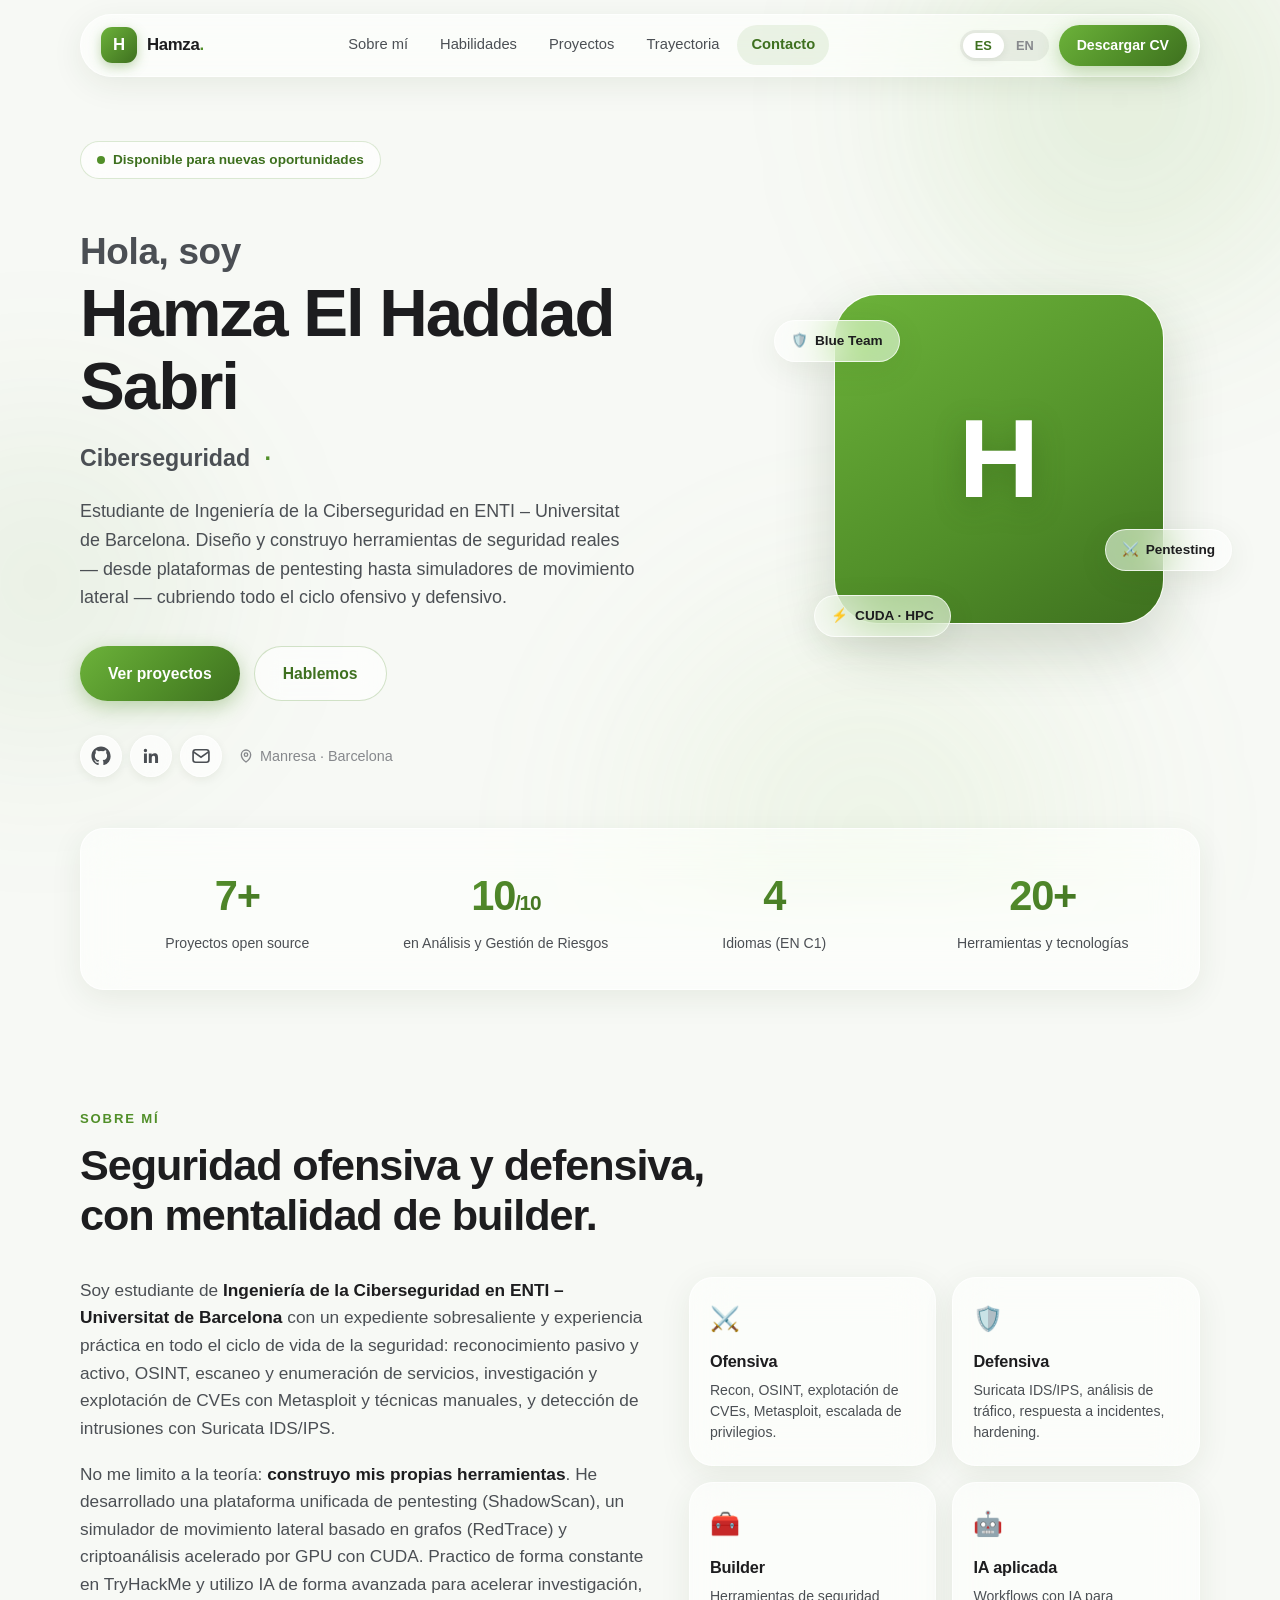
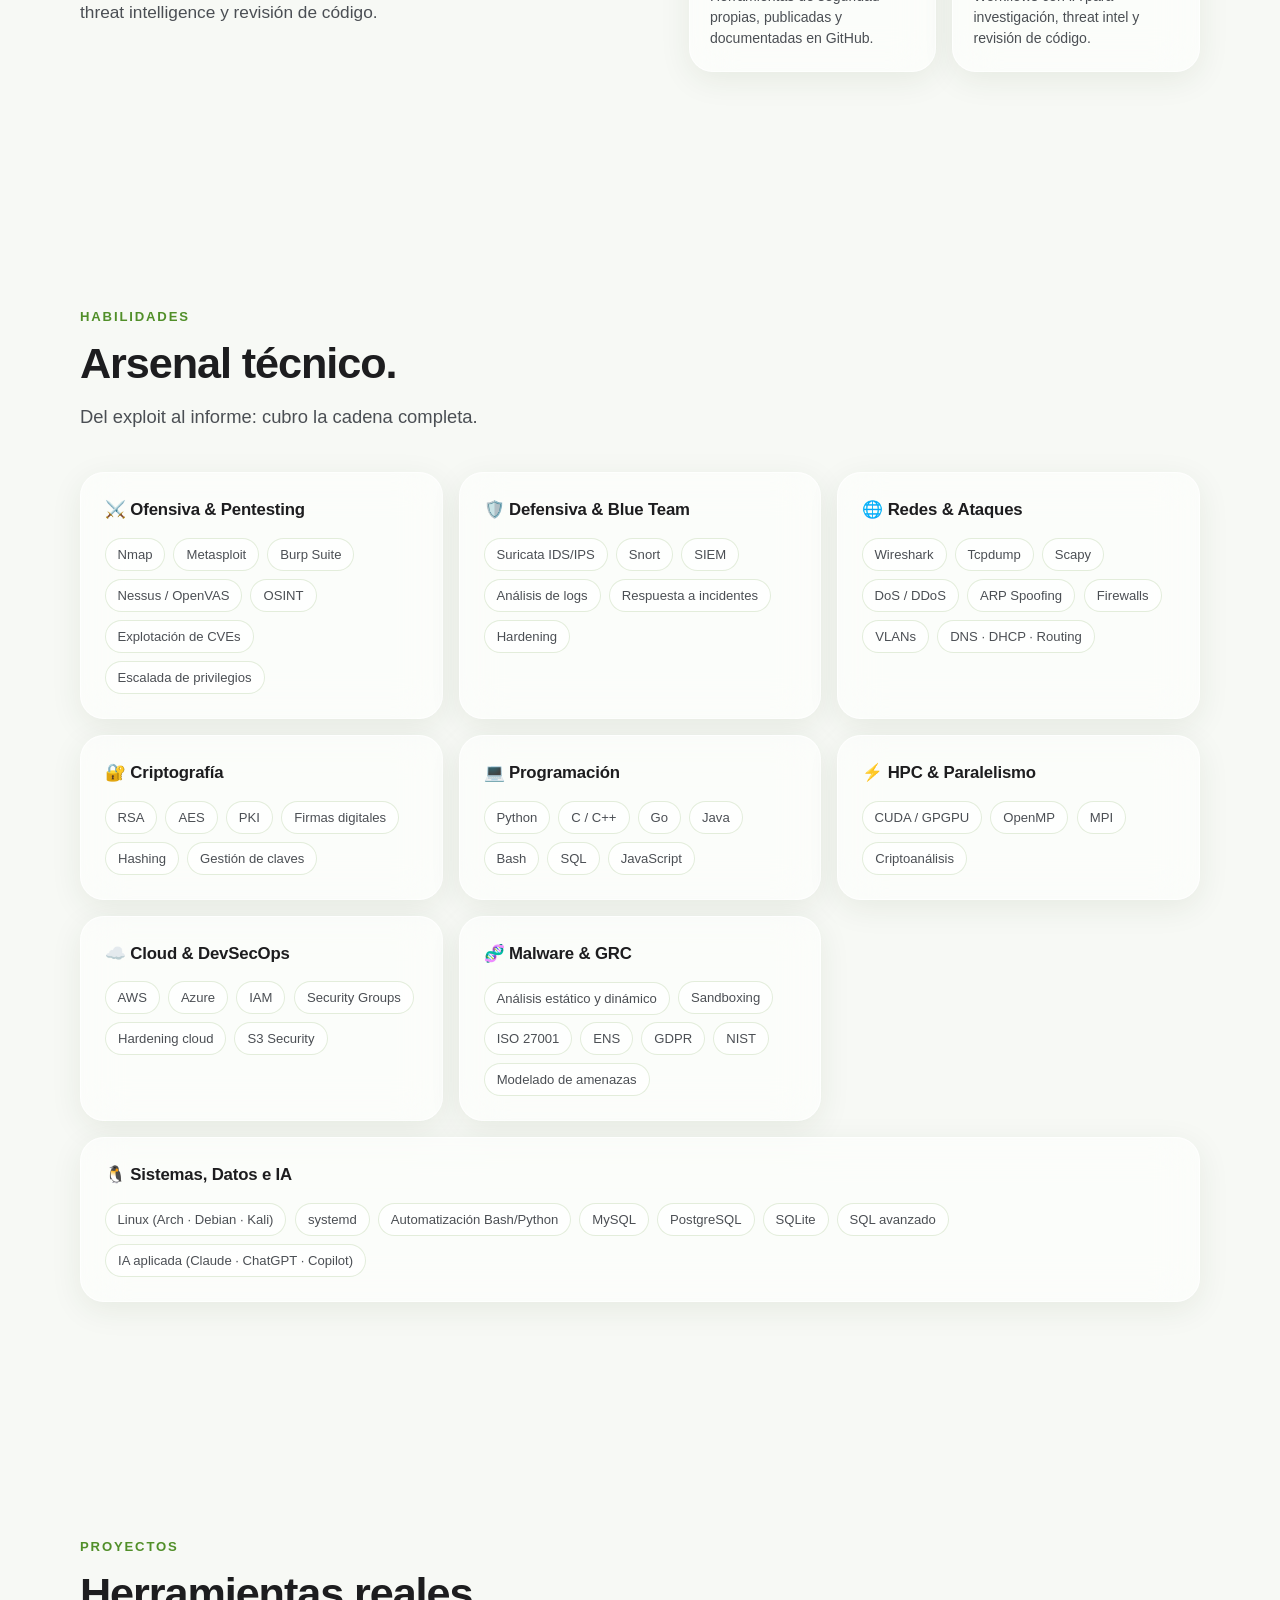
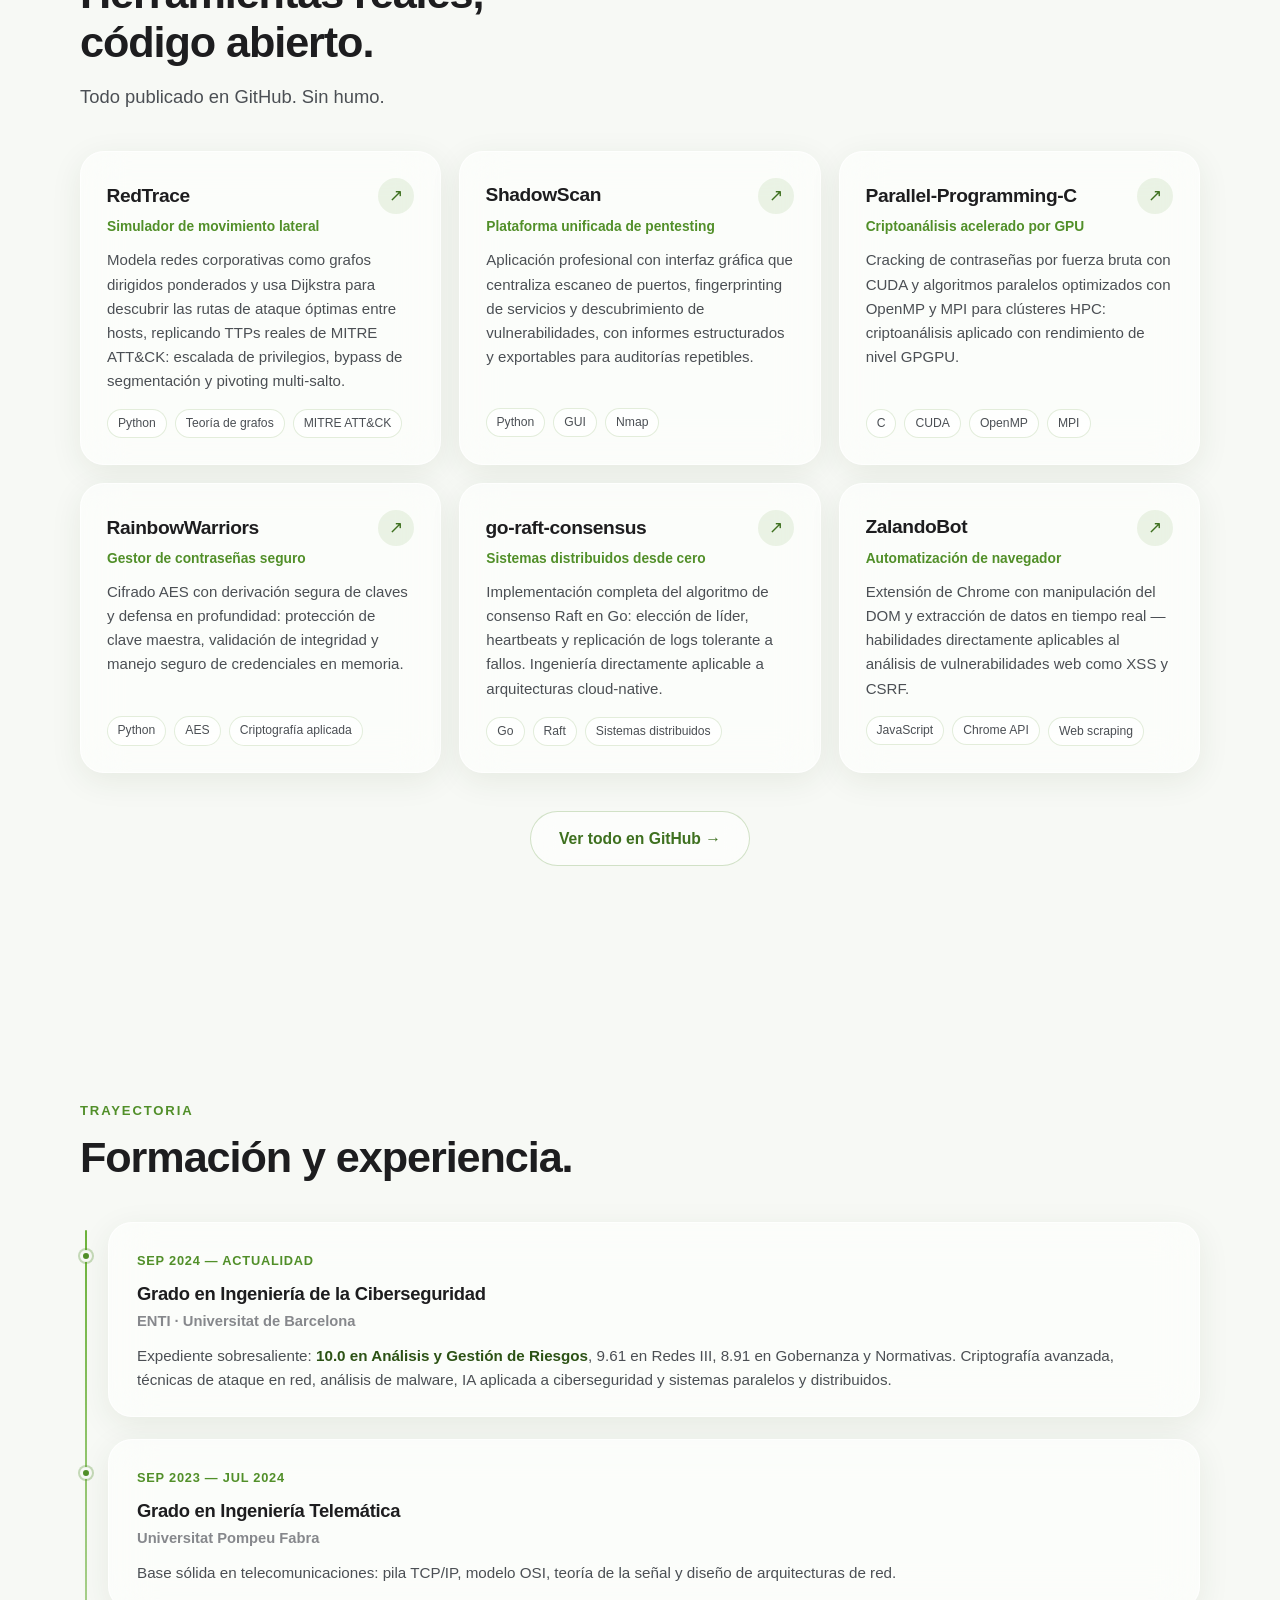
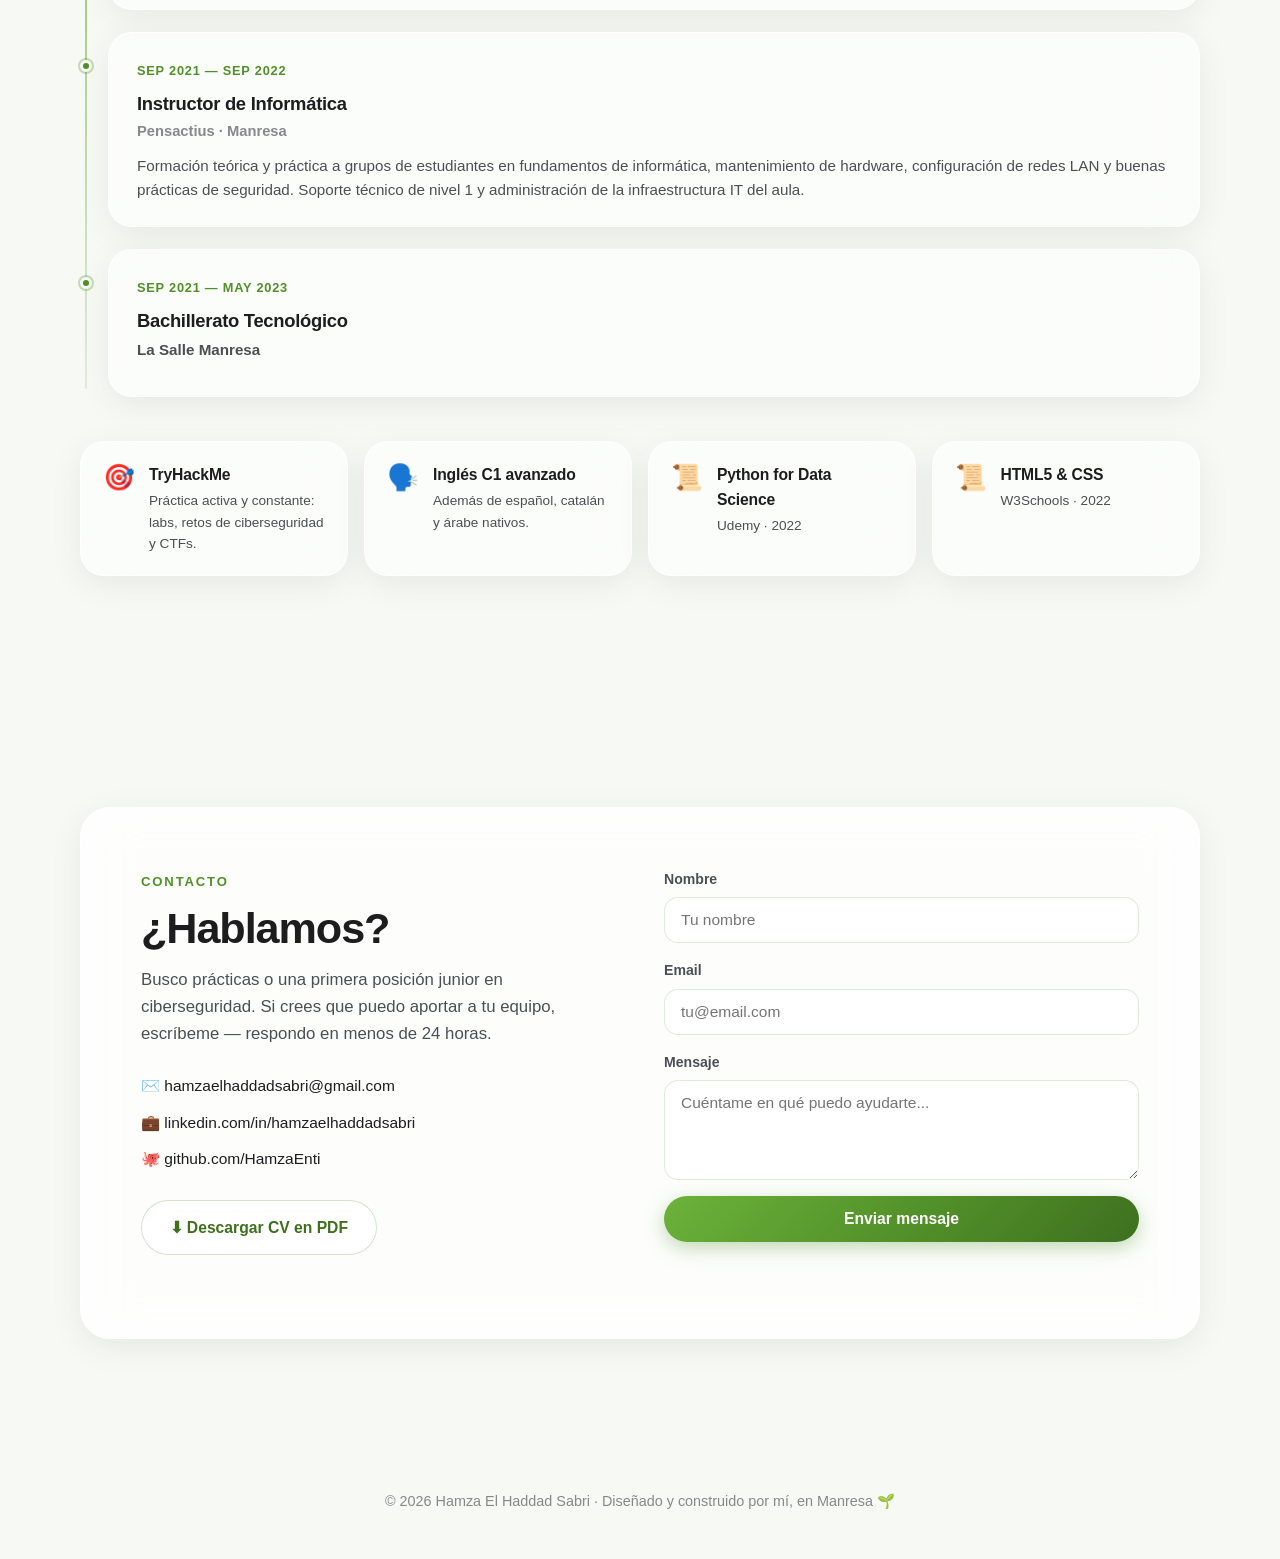
==== index.html @ 239658a2 "Portfolio inicial: web bilingue ES/EN estilo Apple glass Co-Authored-By: Claude Fable 5 <noreply@ant" ====
<!DOCTYPE html>
<html lang="es">
<head>
  <meta charset="UTF-8">
  <meta name="viewport" content="width=device-width, initial-scale=1.0">
  <title>Hamza El Haddad Sabri — Ciberseguridad | Pentesting · Blue Team · Malware</title>
  <meta name="description" content="Portafolio de Hamza El Haddad Sabri, ingeniero de ciberseguridad en formación: pentesting, seguridad defensiva, análisis de malware, criptografía y HPC. Creador de ShadowScan y RedTrace.">
  <meta name="author" content="Hamza El Haddad Sabri">
  <meta name="theme-color" content="#518F29">

  <!-- Open Graph -->
  <meta property="og:type" content="website">
  <meta property="og:title" content="Hamza El Haddad Sabri — Ciberseguridad">
  <meta property="og:description" content="Pentesting · Seguridad de Redes · Análisis de Malware · Seguridad Defensiva · HPC. Creador de ShadowScan y RedTrace.">
  <meta property="og:locale" content="es_ES">
  <meta property="og:locale:alternate" content="en_US">

  <link rel="icon" href="data:image/svg+xml,%3Csvg xmlns='http://www.w3.org/2000/svg' viewBox='0 0 64 64'%3E%3Crect width='64' height='64' rx='16' fill='%23518F29'/%3E%3Ctext x='32' y='43' font-family='-apple-system,Segoe UI,sans-serif' font-size='32' font-weight='700' fill='white' text-anchor='middle'%3EH%3C/text%3E%3C/svg%3E">
  <link rel="stylesheet" href="styles.css">

  <!-- JSON-LD: ayuda a Google a entender quién eres -->
  <script type="application/ld+json">
  {
    "@context": "https://schema.org",
    "@type": "Person",
    "name": "Hamza El Haddad Sabri",
    "jobTitle": "Cybersecurity Engineering Student",
    "email": "mailto:hamzaelhaddadsabri@gmail.com",
    "address": { "@type": "PostalAddress", "addressLocality": "Manresa", "addressRegion": "Barcelona", "addressCountry": "ES" },
    "alumniOf": [
      { "@type": "CollegeOrUniversity", "name": "ENTI - Universitat de Barcelona" },
      { "@type": "CollegeOrUniversity", "name": "Universitat Pompeu Fabra" }
    ],
    "knowsAbout": ["Cybersecurity", "Penetration Testing", "Network Security", "Malware Analysis", "Cryptography", "HPC", "Suricata", "Metasploit", "Wireshark", "Nmap"],
    "knowsLanguage": ["es", "ca", "ar", "en"],
    "sameAs": [
      "https://www.linkedin.com/in/hamzaelhaddadsabri",
      "https://github.com/HamzaEnti"
    ]
  }
  </script>
</head>
<body>

  <!-- Fondo decorativo -->
  <div class="bg-orbs" aria-hidden="true">
    <div class="orb orb-1"></div>
    <div class="orb orb-2"></div>
    <div class="orb orb-3"></div>
  </div>

  <!-- ===== NAVBAR ===== -->
  <header class="nav-wrap">
    <nav class="nav glass" aria-label="Principal">
      <a class="nav-logo" href="#inicio" aria-label="Inicio">
        <span class="logo-mark">H</span>
        <span class="logo-name">Hamza<span class="logo-dot">.</span></span>
      </a>

      <ul class="nav-links" id="navLinks">
        <li><a href="#sobre-mi" data-i18n="nav_about">Sobre mí</a></li>
        <li><a href="#habilidades" data-i18n="nav_skills">Habilidades</a></li>
        <li><a href="#proyectos" data-i18n="nav_projects">Proyectos</a></li>
        <li><a href="#trayectoria" data-i18n="nav_journey">Trayectoria</a></li>
        <li><a href="#contacto" data-i18n="nav_contact">Contacto</a></li>
      </ul>

      <div class="nav-actions">
        <div class="lang-toggle" role="group" aria-label="Idioma">
          <button id="langEs" class="lang-btn active" type="button">ES</button>
          <button id="langEn" class="lang-btn" type="button">EN</button>
        </div>
        <a class="btn btn-primary btn-sm nav-cv" href="assets/CV_Hamza_El_Haddad_Sabri.pdf" download data-i18n="nav_cv">Descargar CV</a>
        <button class="menu-btn" id="menuBtn" type="button" aria-label="Menú" aria-expanded="false">
          <span></span><span></span>
        </button>
      </div>
    </nav>
  </header>

  <main id="inicio">

    <!-- ===== HERO ===== -->
    <section class="hero container">
      <div class="hero-text">
        <span class="badge reveal">
          <span class="badge-dot"></span>
          <span data-i18n="hero_badge">Disponible para nuevas oportunidades</span>
        </span>
        <h1 class="reveal">
          <span class="hero-hello" data-i18n="hero_hello">Hola, soy</span><br>
          Hamza El Haddad Sabri
        </h1>
        <p class="hero-role reveal">
          <span data-i18n="hero_role_prefix">Ciberseguridad</span>
          <span class="divider">·</span>
          <span class="rotator" id="roleRotator">Pentesting</span>
        </p>
        <p class="hero-lead reveal" data-i18n="hero_lead">
          Estudiante de Ingeniería de la Ciberseguridad en ENTI – Universitat de Barcelona.
          Diseño y construyo herramientas de seguridad reales — desde plataformas de pentesting
          hasta simuladores de movimiento lateral — cubriendo todo el ciclo ofensivo y defensivo.
        </p>
        <div class="hero-cta reveal">
          <a class="btn btn-primary" href="#proyectos" data-i18n="hero_cta1">Ver proyectos</a>
          <a class="btn btn-ghost" href="#contacto" data-i18n="hero_cta2">Hablemos</a>
        </div>
        <div class="hero-social reveal">
          <a href="https://github.com/HamzaEnti" target="_blank" rel="noopener" aria-label="GitHub">
            <svg viewBox="0 0 24 24" width="20" height="20" fill="currentColor"><path d="M12 .5C5.65.5.5 5.65.5 12c0 5.08 3.29 9.39 7.86 10.91.58.11.79-.25.79-.55v-2.17c-3.2.7-3.87-1.36-3.87-1.36-.52-1.33-1.28-1.68-1.28-1.68-1.04-.71.08-.7.08-.7 1.15.08 1.76 1.18 1.76 1.18 1.03 1.76 2.69 1.25 3.34.96.1-.74.4-1.25.73-1.54-2.55-.29-5.23-1.28-5.23-5.68 0-1.26.45-2.28 1.18-3.09-.12-.29-.51-1.46.11-3.04 0 0 .96-.31 3.15 1.18a10.9 10.9 0 0 1 5.74 0c2.19-1.49 3.15-1.18 3.15-1.18.62 1.58.23 2.75.11 3.04.73.81 1.18 1.83 1.18 3.09 0 4.41-2.69 5.38-5.25 5.67.41.36.78 1.06.78 2.14v3.17c0 .31.21.67.8.55A10.52 10.52 0 0 0 23.5 12C23.5 5.65 18.35.5 12 .5Z"/></svg>
          </a>
          <a href="https://www.linkedin.com/in/hamzaelhaddadsabri" target="_blank" rel="noopener" aria-label="LinkedIn">
            <svg viewBox="0 0 24 24" width="20" height="20" fill="currentColor"><path d="M20.45 20.45h-3.55v-5.57c0-1.33-.03-3.04-1.85-3.04-1.85 0-2.14 1.45-2.14 2.94v5.67H9.36V9h3.41v1.56h.05c.48-.9 1.64-1.85 3.37-1.85 3.6 0 4.27 2.37 4.27 5.46v6.28ZM5.34 7.43a2.06 2.06 0 1 1 0-4.12 2.06 2.06 0 0 1 0 4.12ZM7.12 20.45H3.56V9h3.56v11.45Z"/></svg>
          </a>
          <a href="mailto:hamzaelhaddadsabri@gmail.com" aria-label="Email">
            <svg viewBox="0 0 24 24" width="20" height="20" fill="none" stroke="currentColor" stroke-width="2"><rect x="2.5" y="4.5" width="19" height="15" rx="3"/><path d="m3 7 9 6.5L21 7"/></svg>
          </a>
          <span class="hero-location">
            <svg viewBox="0 0 24 24" width="16" height="16" fill="none" stroke="currentColor" stroke-width="2"><path d="M12 21s7-5.1 7-11a7 7 0 1 0-14 0c0 5.9 7 11 7 11Z"/><circle cx="12" cy="10" r="2.6"/></svg>
            Manresa · Barcelona
          </span>
        </div>
      </div>

      <div class="hero-visual reveal">
        <div class="hero-photo" id="heroPhoto">
          <img src="assets/foto.jpg" alt="Hamza El Haddad Sabri" onerror="this.parentElement.classList.add('no-photo'); this.remove();">
          <span class="photo-fallback" aria-hidden="true">H</span>
        </div>
        <div class="float-chip glass chip-a"><span>🛡️</span> <span data-i18n="chip_blue">Blue Team</span></div>
        <div class="float-chip glass chip-b"><span>⚔️</span> <span data-i18n="chip_red">Pentesting</span></div>
        <div class="float-chip glass chip-c"><span>⚡</span> CUDA · HPC</div>
      </div>
    </section>

    <!-- ===== STATS ===== -->
    <section class="container">
      <div class="stats glass reveal">
        <div class="stat">
          <span class="stat-num">7+</span>
          <span class="stat-label" data-i18n="stat1">Proyectos open source</span>
        </div>
        <div class="stat">
          <span class="stat-num">10<span class="stat-sub">/10</span></span>
          <span class="stat-label" data-i18n="stat2">en Análisis y Gestión de Riesgos</span>
        </div>
        <div class="stat">
          <span class="stat-num">4</span>
          <span class="stat-label" data-i18n="stat3">Idiomas (EN C1)</span>
        </div>
        <div class="stat">
          <span class="stat-num">20+</span>
          <span class="stat-label" data-i18n="stat4">Herramientas y tecnologías</span>
        </div>
      </div>
    </section>

    <!-- ===== SOBRE MÍ ===== -->
    <section id="sobre-mi" class="container section">
      <p class="eyebrow reveal" data-i18n="about_eyebrow">Sobre mí</p>
      <h2 class="reveal" data-i18n="about_title">Seguridad ofensiva y defensiva,<br>con mentalidad de builder.</h2>
      <div class="about-grid">
        <div class="about-text reveal">
          <p data-i18n="about_p1">
            Soy estudiante de <strong>Ingeniería de la Ciberseguridad en ENTI – Universitat de Barcelona</strong>
            con un expediente sobresaliente y experiencia práctica en todo el ciclo de vida de la seguridad:
            reconocimiento pasivo y activo, OSINT, escaneo y enumeración de servicios, investigación y explotación
            de CVEs con Metasploit y técnicas manuales, y detección de intrusiones con Suricata IDS/IPS.
          </p>
          <p data-i18n="about_p2">
            No me limito a la teoría: <strong>construyo mis propias herramientas</strong>. He desarrollado una
            plataforma unificada de pentesting (ShadowScan), un simulador de movimiento lateral basado en grafos
            (RedTrace) y criptoanálisis acelerado por GPU con CUDA. Practico de forma constante en TryHackMe y
            utilizo IA de forma avanzada para acelerar investigación, threat intelligence y revisión de código.
          </p>
        </div>
        <div class="about-cards">
          <div class="mini-card glass reveal">
            <span class="mini-icon">⚔️</span>
            <h3 data-i18n="ac1_t">Ofensiva</h3>
            <p data-i18n="ac1_d">Recon, OSINT, explotación de CVEs, Metasploit, escalada de privilegios.</p>
          </div>
          <div class="mini-card glass reveal">
            <span class="mini-icon">🛡️</span>
            <h3 data-i18n="ac2_t">Defensiva</h3>
            <p data-i18n="ac2_d">Suricata IDS/IPS, análisis de tráfico, respuesta a incidentes, hardening.</p>
          </div>
          <div class="mini-card glass reveal">
            <span class="mini-icon">🧰</span>
            <h3 data-i18n="ac3_t">Builder</h3>
            <p data-i18n="ac3_d">Herramientas de seguridad propias, publicadas y documentadas en GitHub.</p>
          </div>
          <div class="mini-card glass reveal">
            <span class="mini-icon">🤖</span>
            <h3 data-i18n="ac4_t">IA aplicada</h3>
            <p data-i18n="ac4_d">Workflows con IA para investigación, threat intel y revisión de código.</p>
          </div>
        </div>
      </div>
    </section>

    <!-- ===== HABILIDADES ===== -->
    <section id="habilidades" class="container section">
      <p class="eyebrow reveal" data-i18n="skills_eyebrow">Habilidades</p>
      <h2 class="reveal" data-i18n="skills_title">Arsenal técnico.</h2>
      <p class="section-lead reveal" data-i18n="skills_lead">Del exploit al informe: cubro la cadena completa.</p>

      <div class="skills-grid">
        <div class="skill-card glass reveal">
          <h3>⚔️ <span data-i18n="sk1">Ofensiva &amp; Pentesting</span></h3>
          <div class="chips">
            <span>Nmap</span><span>Metasploit</span><span>Burp Suite</span><span>Nessus / OpenVAS</span>
            <span>OSINT</span><span data-i18n="sk1_c1">Explotación de CVEs</span><span data-i18n="sk1_c2">Escalada de privilegios</span>
          </div>
        </div>
        <div class="skill-card glass reveal">
          <h3>🛡️ <span data-i18n="sk2">Defensiva &amp; Blue Team</span></h3>
          <div class="chips">
            <span>Suricata IDS/IPS</span><span>Snort</span><span>SIEM</span>
            <span data-i18n="sk2_c1">Análisis de logs</span><span data-i18n="sk2_c2">Respuesta a incidentes</span><span>Hardening</span>
          </div>
        </div>
        <div class="skill-card glass reveal">
          <h3>🌐 <span data-i18n="sk3">Redes &amp; Ataques</span></h3>
          <div class="chips">
            <span>Wireshark</span><span>Tcpdump</span><span>Scapy</span><span>DoS / DDoS</span>
            <span>ARP Spoofing</span><span>Firewalls</span><span>VLANs</span><span>DNS · DHCP · Routing</span>
          </div>
        </div>
        <div class="skill-card glass reveal">
          <h3>🔐 <span data-i18n="sk4">Criptografía</span></h3>
          <div class="chips">
            <span>RSA</span><span>AES</span><span>PKI</span><span data-i18n="sk4_c1">Firmas digitales</span>
            <span>Hashing</span><span data-i18n="sk4_c2">Gestión de claves</span>
          </div>
        </div>
        <div class="skill-card glass reveal">
          <h3>💻 <span data-i18n="sk5">Programación</span></h3>
          <div class="chips">
            <span>Python</span><span>C / C++</span><span>Go</span><span>Java</span>
            <span>Bash</span><span>SQL</span><span>JavaScript</span>
          </div>
        </div>
        <div class="skill-card glass reveal">
          <h3>⚡ <span data-i18n="sk6">HPC &amp; Paralelismo</span></h3>
          <div class="chips">
            <span>CUDA / GPGPU</span><span>OpenMP</span><span>MPI</span><span data-i18n="sk6_c1">Criptoanálisis</span>
          </div>
        </div>
        <div class="skill-card glass reveal">
          <h3>☁️ <span data-i18n="sk7">Cloud &amp; DevSecOps</span></h3>
          <div class="chips">
            <span>AWS</span><span>Azure</span><span>IAM</span><span>Security Groups</span>
            <span data-i18n="sk7_c1">Hardening cloud</span><span>S3 Security</span>
          </div>
        </div>
        <div class="skill-card glass reveal">
          <h3>🧬 <span data-i18n="sk8">Malware &amp; GRC</span></h3>
          <div class="chips">
            <span data-i18n="sk8_c1">Análisis estático y dinámico</span><span>Sandboxing</span>
            <span>ISO 27001</span><span>ENS</span><span>GDPR</span><span>NIST</span><span data-i18n="sk8_c2">Modelado de amenazas</span>
          </div>
        </div>
        <div class="skill-card glass reveal wide">
          <h3>🐧 <span data-i18n="sk9">Sistemas, Datos e IA</span></h3>
          <div class="chips">
            <span>Linux (Arch · Debian · Kali)</span><span>systemd</span><span data-i18n="sk9_c1">Automatización Bash/Python</span>
            <span>MySQL</span><span>PostgreSQL</span><span>SQLite</span><span data-i18n="sk9_c2">SQL avanzado</span>
            <span data-i18n="sk9_c3">IA aplicada (Claude · ChatGPT · Copilot)</span>
          </div>
        </div>
      </div>
    </section>

    <!-- ===== PROYECTOS ===== -->
    <section id="proyectos" class="container section">
      <p class="eyebrow reveal" data-i18n="proj_eyebrow">Proyectos</p>
      <h2 class="reveal" data-i18n="proj_title">Herramientas reales,<br>código abierto.</h2>
      <p class="section-lead reveal" data-i18n="proj_lead">Todo publicado en GitHub. Sin humo.</p>

      <div class="projects-grid">
        <article class="project glass reveal">
          <div class="project-top">
            <h3>RedTrace</h3>
            <a class="project-link" href="https://github.com/HamzaEnti/RedTrace" target="_blank" rel="noopener" aria-label="RedTrace en GitHub">↗</a>
          </div>
          <p class="project-sub" data-i18n="pr1_s">Simulador de movimiento lateral</p>
          <p data-i18n="pr1_d">Modela redes corporativas como grafos dirigidos ponderados y usa Dijkstra para descubrir las rutas de ataque óptimas entre hosts, replicando TTPs reales de MITRE ATT&amp;CK: escalada de privilegios, bypass de segmentación y pivoting multi-salto.</p>
          <div class="chips chips-sm"><span>Python</span><span data-i18n="pr1_c1">Teoría de grafos</span><span>MITRE ATT&amp;CK</span></div>
        </article>

        <article class="project glass reveal">
          <div class="project-top">
            <h3>ShadowScan</h3>
            <a class="project-link" href="https://github.com/HamzaEnti/ShadowScan" target="_blank" rel="noopener" aria-label="ShadowScan en GitHub">↗</a>
          </div>
          <p class="project-sub" data-i18n="pr2_s">Plataforma unificada de pentesting</p>
          <p data-i18n="pr2_d">Aplicación profesional con interfaz gráfica que centraliza escaneo de puertos, fingerprinting de servicios y descubrimiento de vulnerabilidades, con informes estructurados y exportables para auditorías repetibles.</p>
          <div class="chips chips-sm"><span>Python</span><span>GUI</span><span>Nmap</span></div>
        </article>

        <article class="project glass reveal">
          <div class="project-top">
            <h3>Parallel-Programming-C</h3>
            <a class="project-link" href="https://github.com/HamzaEnti/Parallel-Programming-C" target="_blank" rel="noopener" aria-label="Parallel Programming C en GitHub">↗</a>
          </div>
          <p class="project-sub" data-i18n="pr3_s">Criptoanálisis acelerado por GPU</p>
          <p data-i18n="pr3_d">Cracking de contraseñas por fuerza bruta con CUDA y algoritmos paralelos optimizados con OpenMP y MPI para clústeres HPC: criptoanálisis aplicado con rendimiento de nivel GPGPU.</p>
          <div class="chips chips-sm"><span>C</span><span>CUDA</span><span>OpenMP</span><span>MPI</span></div>
        </article>

        <article class="project glass reveal">
          <div class="project-top">
            <h3>RainbowWarriors</h3>
            <a class="project-link" href="https://github.com/HamzaEnti/RainbowWarriors" target="_blank" rel="noopener" aria-label="RainbowWarriors en GitHub">↗</a>
          </div>
          <p class="project-sub" data-i18n="pr4_s">Gestor de contraseñas seguro</p>
          <p data-i18n="pr4_d">Cifrado AES con derivación segura de claves y defensa en profundidad: protección de clave maestra, validación de integridad y manejo seguro de credenciales en memoria.</p>
          <div class="chips chips-sm"><span>Python</span><span>AES</span><span data-i18n="pr4_c1">Criptografía aplicada</span></div>
        </article>

        <article class="project glass reveal">
          <div class="project-top">
            <h3>go-raft-consensus</h3>
            <a class="project-link" href="https://github.com/HamzaEnti/go-raft-consensus" target="_blank" rel="noopener" aria-label="go-raft-consensus en GitHub">↗</a>
          </div>
          <p class="project-sub" data-i18n="pr5_s">Sistemas distribuidos desde cero</p>
          <p data-i18n="pr5_d">Implementación completa del algoritmo de consenso Raft en Go: elección de líder, heartbeats y replicación de logs tolerante a fallos. Ingeniería directamente aplicable a arquitecturas cloud-native.</p>
          <div class="chips chips-sm"><span>Go</span><span>Raft</span><span data-i18n="pr5_c1">Sistemas distribuidos</span></div>
        </article>

        <article class="project glass reveal">
          <div class="project-top">
            <h3>ZalandoBot</h3>
            <a class="project-link" href="https://github.com/HamzaEnti/ZalandoBot" target="_blank" rel="noopener" aria-label="ZalandoBot en GitHub">↗</a>
          </div>
          <p class="project-sub" data-i18n="pr6_s">Automatización de navegador</p>
          <p data-i18n="pr6_d">Extensión de Chrome con manipulación del DOM y extracción de datos en tiempo real — habilidades directamente aplicables al análisis de vulnerabilidades web como XSS y CSRF.</p>
          <div class="chips chips-sm"><span>JavaScript</span><span>Chrome API</span><span data-i18n="pr6_c1">Web scraping</span></div>
        </article>
      </div>

      <div class="more-projects reveal">
        <a class="btn btn-ghost" href="https://github.com/HamzaEnti" target="_blank" rel="noopener" data-i18n="proj_more">Ver todo en GitHub →</a>
      </div>
    </section>

    <!-- ===== TRAYECTORIA ===== -->
    <section id="trayectoria" class="container section">
      <p class="eyebrow reveal" data-i18n="tl_eyebrow">Trayectoria</p>
      <h2 class="reveal" data-i18n="tl_title">Formación y experiencia.</h2>

      <div class="timeline">
        <div class="tl-item reveal">
          <div class="tl-dot"></div>
          <div class="tl-card glass">
            <span class="tl-date">Sep 2024 — <span data-i18n="tl_now">Actualidad</span></span>
            <h3 data-i18n="tl1_t">Grado en Ingeniería de la Ciberseguridad</h3>
            <p class="tl-org">ENTI · Universitat de Barcelona</p>
            <p data-i18n="tl1_d">Expediente sobresaliente: <strong>10.0 en Análisis y Gestión de Riesgos</strong>, 9.61 en Redes III, 8.91 en Gobernanza y Normativas. Criptografía avanzada, técnicas de ataque en red, análisis de malware, IA aplicada a ciberseguridad y sistemas paralelos y distribuidos.</p>
          </div>
        </div>
        <div class="tl-item reveal">
          <div class="tl-dot"></div>
          <div class="tl-card glass">
            <span class="tl-date">Sep 2023 — Jul 2024</span>
            <h3 data-i18n="tl2_t">Grado en Ingeniería Telemática</h3>
            <p class="tl-org">Universitat Pompeu Fabra</p>
            <p data-i18n="tl2_d">Base sólida en telecomunicaciones: pila TCP/IP, modelo OSI, teoría de la señal y diseño de arquitecturas de red.</p>
          </div>
        </div>
        <div class="tl-item reveal">
          <div class="tl-dot"></div>
          <div class="tl-card glass">
            <span class="tl-date">Sep 2021 — Sep 2022</span>
            <h3 data-i18n="tl3_t">Instructor de Informática</h3>
            <p class="tl-org">Pensactius · Manresa</p>
            <p data-i18n="tl3_d">Formación teórica y práctica a grupos de estudiantes en fundamentos de informática, mantenimiento de hardware, configuración de redes LAN y buenas prácticas de seguridad. Soporte técnico de nivel 1 y administración de la infraestructura IT del aula.</p>
          </div>
        </div>
        <div class="tl-item reveal">
          <div class="tl-dot"></div>
          <div class="tl-card glass">
            <span class="tl-date">Sep 2021 — May 2023</span>
            <h3 data-i18n="tl4_t">Bachillerato Tecnológico</h3>
            <p class="tl-org">La Salle Manresa</p>
          </div>
        </div>
      </div>

      <!-- Certificaciones / plataformas -->
      <div class="certs">
        <div class="cert glass reveal">
          <span class="cert-icon">🎯</span>
          <div>
            <h3>TryHackMe</h3>
            <p data-i18n="cert1">Práctica activa y constante: labs, retos de ciberseguridad y CTFs.</p>
          </div>
        </div>
        <div class="cert glass reveal">
          <span class="cert-icon">🗣️</span>
          <div>
            <h3 data-i18n="cert2_t">Inglés C1 avanzado</h3>
            <p data-i18n="cert2">Además de español, catalán y árabe nativos.</p>
          </div>
        </div>
        <div class="cert glass reveal">
          <span class="cert-icon">📜</span>
          <div>
            <h3>Python for Data Science</h3>
            <p data-i18n="cert3">Udemy · 2022</p>
          </div>
        </div>
        <div class="cert glass reveal">
          <span class="cert-icon">📜</span>
          <div>
            <h3>HTML5 &amp; CSS</h3>
            <p data-i18n="cert4">W3Schools · 2022</p>
          </div>
        </div>
      </div>
    </section>

    <!-- ===== CONTACTO ===== -->
    <section id="contacto" class="container section">
      <div class="contact glass-strong reveal">
        <div class="contact-info">
          <p class="eyebrow" data-i18n="ct_eyebrow">Contacto</p>
          <h2 data-i18n="ct_title">¿Hablamos?</h2>
          <p data-i18n="ct_lead">Busco prácticas o una primera posición junior en ciberseguridad. Si crees que puedo aportar a tu equipo, escríbeme — respondo en menos de 24 horas.</p>
          <div class="contact-links">
            <a href="mailto:hamzaelhaddadsabri@gmail.com">✉️ hamzaelhaddadsabri@gmail.com</a>
            <a href="https://www.linkedin.com/in/hamzaelhaddadsabri" target="_blank" rel="noopener">💼 linkedin.com/in/hamzaelhaddadsabri</a>
            <a href="https://github.com/HamzaEnti" target="_blank" rel="noopener">🐙 github.com/HamzaEnti</a>
          </div>
          <a class="btn btn-ghost btn-cv2" href="assets/CV_Hamza_El_Haddad_Sabri.pdf" download data-i18n="ct_cv">⬇ Descargar CV en PDF</a>
        </div>

        <form id="contactForm" class="contact-form" action="https://formspree.io/f/TU_ID_FORMSPREE" method="POST">
          <label>
            <span data-i18n="f_name">Nombre</span>
            <input type="text" name="name" required autocomplete="name" data-i18n-ph="f_name_ph" placeholder="Tu nombre">
          </label>
          <label>
            <span>Email</span>
            <input type="email" name="email" required autocomplete="email" placeholder="tu@email.com">
          </label>
          <label>
            <span data-i18n="f_msg">Mensaje</span>
            <textarea name="message" rows="4" required data-i18n-ph="f_msg_ph" placeholder="Cuéntame en qué puedo ayudarte..."></textarea>
          </label>
          <button class="btn btn-primary" type="submit" data-i18n="f_send">Enviar mensaje</button>
          <p class="form-status" id="formStatus" role="status"></p>
        </form>
      </div>
    </section>
  </main>

  <footer class="footer container">
    <p>© <span id="year">2026</span> Hamza El Haddad Sabri · <span data-i18n="footer">Diseñado y construido por mí, en Manresa</span> 🌱</p>
  </footer>

  <script src="script.js"></script>
</body>
</html>
---- styles.css ----
/* =====================================================
   Hamza El Haddad Sabri — Portfolio
   Estilo: Apple glass · blanco + verde #518F29
   ===================================================== */

:root {
  --green: #518F29;
  --green-dark: #3E701F;
  --green-deep: #2C5215;
  --green-light: #6CB23A;
  --green-tint: rgba(81, 143, 41, 0.10);
  --ink: #1d1d1f;
  --ink-soft: #4b4f54;
  --ink-mute: #86888c;
  --bg: #f7f9f5;
  --glass: rgba(255, 255, 255, 0.58);
  --glass-strong: rgba(255, 255, 255, 0.78);
  --glass-border: rgba(255, 255, 255, 0.75);
  --shadow: 0 8px 32px rgba(36, 62, 16, 0.08);
  --shadow-hover: 0 16px 48px rgba(36, 62, 16, 0.14);
  --radius: 24px;
  --radius-sm: 14px;
  --font: -apple-system, BlinkMacSystemFont, "SF Pro Display", "SF Pro Text",
          "Segoe UI", Inter, Roboto, Helvetica, Arial, sans-serif;
}

* { margin: 0; padding: 0; box-sizing: border-box; }

html {
  scroll-behavior: smooth;
  scroll-padding-top: 96px;
}

body {
  font-family: var(--font);
  background: var(--bg);
  color: var(--ink);
  line-height: 1.6;
  -webkit-font-smoothing: antialiased;
  text-rendering: optimizeLegibility;
  overflow-x: hidden;
}

::selection { background: var(--green-tint); color: var(--green-deep); }

.container {
  width: min(1120px, calc(100% - 48px));
  margin-inline: auto;
}

.section { padding-block: clamp(72px, 9vw, 130px); }

/* ---------- Fondo: orbes difuminados ---------- */
.bg-orbs {
  position: fixed;
  inset: 0;
  z-index: -1;
  overflow: hidden;
  pointer-events: none;
}
.orb {
  position: absolute;
  border-radius: 50%;
  filter: blur(90px);
  opacity: 0.55;
}
.orb-1 {
  width: 560px; height: 560px;
  top: -180px; right: -120px;
  background: radial-gradient(circle, rgba(108, 178, 58, 0.35), transparent 70%);
}
.orb-2 {
  width: 480px; height: 480px;
  top: 38%; left: -200px;
  background: radial-gradient(circle, rgba(81, 143, 41, 0.22), transparent 70%);
}
.orb-3 {
  width: 620px; height: 620px;
  bottom: -240px; right: 8%;
  background: radial-gradient(circle, rgba(173, 216, 130, 0.30), transparent 70%);
}

/* ---------- Glass ---------- */
.glass {
  background: var(--glass);
  -webkit-backdrop-filter: blur(22px) saturate(180%);
  backdrop-filter: blur(22px) saturate(180%);
  border: 1px solid var(--glass-border);
  border-radius: var(--radius);
  box-shadow: var(--shadow);
}
.glass-strong {
  background: var(--glass-strong);
  -webkit-backdrop-filter: blur(28px) saturate(180%);
  backdrop-filter: blur(28px) saturate(180%);
  border: 1px solid var(--glass-border);
  border-radius: calc(var(--radius) + 6px);
  box-shadow: var(--shadow);
}

/* ---------- Tipografía ---------- */
h1 {
  font-size: clamp(2.4rem, 5.6vw, 4.2rem);
  font-weight: 700;
  letter-spacing: -0.03em;
  line-height: 1.08;
}
h2 {
  font-size: clamp(1.8rem, 3.6vw, 2.7rem);
  font-weight: 700;
  letter-spacing: -0.025em;
  line-height: 1.15;
  margin-bottom: 14px;
}
.eyebrow {
  display: inline-block;
  font-size: 0.82rem;
  font-weight: 600;
  letter-spacing: 0.14em;
  text-transform: uppercase;
  color: var(--green);
  margin-bottom: 12px;
}
.section-lead {
  font-size: 1.15rem;
  color: var(--ink-soft);
  max-width: 560px;
  margin-bottom: 40px;
}

/* ---------- Botones ---------- */
.btn {
  display: inline-flex;
  align-items: center;
  justify-content: center;
  gap: 8px;
  padding: 14px 28px;
  border-radius: 980px;
  font-size: 0.98rem;
  font-weight: 600;
  text-decoration: none;
  border: none;
  cursor: pointer;
  font-family: inherit;
  transition: transform 0.25s cubic-bezier(0.2, 0.8, 0.3, 1), box-shadow 0.25s, background 0.25s;
}
.btn:active { transform: scale(0.97); }
.btn-primary {
  background: linear-gradient(135deg, var(--green-light), var(--green) 55%, var(--green-dark));
  color: #fff;
  box-shadow: 0 6px 20px rgba(81, 143, 41, 0.35);
}
.btn-primary:hover {
  transform: translateY(-2px);
  box-shadow: 0 10px 28px rgba(81, 143, 41, 0.45);
}
.btn-ghost {
  background: rgba(255, 255, 255, 0.6);
  -webkit-backdrop-filter: blur(12px);
  backdrop-filter: blur(12px);
  color: var(--green-dark);
  border: 1px solid rgba(81, 143, 41, 0.25);
}
.btn-ghost:hover {
  background: rgba(255, 255, 255, 0.9);
  transform: translateY(-2px);
  box-shadow: var(--shadow);
}
.btn-sm { padding: 9px 18px; font-size: 0.88rem; }

/* ---------- Navbar ---------- */
.nav-wrap {
  position: fixed;
  top: 14px;
  left: 0; right: 0;
  z-index: 100;
  padding-inline: 24px;
}
.nav {
  width: min(1120px, 100%);
  margin-inline: auto;
  display: flex;
  align-items: center;
  justify-content: space-between;
  gap: 16px;
  padding: 10px 12px 10px 20px;
  border-radius: 980px;
  transition: box-shadow 0.3s, background 0.3s;
}
.nav.scrolled { box-shadow: var(--shadow-hover); background: rgba(255, 255, 255, 0.72); }

.nav-logo {
  display: flex;
  align-items: center;
  gap: 10px;
  text-decoration: none;
  color: var(--ink);
}
.logo-mark {
  display: grid;
  place-items: center;
  width: 36px; height: 36px;
  border-radius: 11px;
  background: linear-gradient(135deg, var(--green-light), var(--green-dark));
  color: #fff;
  font-weight: 700;
  font-size: 1.05rem;
  box-shadow: 0 4px 12px rgba(81, 143, 41, 0.35);
}
.logo-name { font-weight: 700; font-size: 1.05rem; letter-spacing: -0.02em; }
.logo-dot { color: var(--green); }

.nav-links {
  display: flex;
  gap: 4px;
  list-style: none;
}
.nav-links a {
  display: block;
  padding: 8px 14px;
  border-radius: 980px;
  text-decoration: none;
  color: var(--ink-soft);
  font-size: 0.92rem;
  font-weight: 500;
  transition: background 0.2s, color 0.2s;
}
.nav-links a:hover { background: rgba(81, 143, 41, 0.08); color: var(--green-dark); }
.nav-links a.active { background: var(--green-tint); color: var(--green-dark); font-weight: 600; }

.nav-actions { display: flex; align-items: center; gap: 10px; }

.lang-toggle {
  display: flex;
  background: rgba(120, 130, 115, 0.12);
  border-radius: 980px;
  padding: 3px;
}
.lang-btn {
  border: none;
  background: transparent;
  font-family: inherit;
  font-size: 0.8rem;
  font-weight: 600;
  color: var(--ink-mute);
  padding: 5px 12px;
  border-radius: 980px;
  cursor: pointer;
  transition: background 0.25s, color 0.25s, box-shadow 0.25s;
}
.lang-btn.active {
  background: #fff;
  color: var(--green-dark);
  box-shadow: 0 2px 8px rgba(0, 0, 0, 0.08);
}

.menu-btn {
  display: none;
  flex-direction: column;
  justify-content: center;
  gap: 5px;
  width: 40px; height: 40px;
  border: none;
  background: transparent;
  cursor: pointer;
  border-radius: 12px;
}
.menu-btn span {
  display: block;
  width: 20px; height: 2px;
  margin-inline: auto;
  background: var(--ink);
  border-radius: 2px;
  transition: transform 0.3s, opacity 0.3s;
}
.menu-btn[aria-expanded="true"] span:first-child { transform: translateY(3.5px) rotate(45deg); }
.menu-btn[aria-expanded="true"] span:last-child { transform: translateY(-3.5px) rotate(-45deg); }

/* ---------- Hero ---------- */
.hero {
  display: grid;
  grid-template-columns: 1.25fr 0.75fr;
  align-items: center;
  gap: 48px;
  min-height: 92vh;
  padding-top: 130px;
  padding-bottom: 40px;
}
.badge {
  display: inline-flex;
  align-items: center;
  gap: 8px;
  background: rgba(255, 255, 255, 0.7);
  -webkit-backdrop-filter: blur(12px);
  backdrop-filter: blur(12px);
  border: 1px solid rgba(81, 143, 41, 0.2);
  border-radius: 980px;
  padding: 7px 16px;
  font-size: 0.85rem;
  font-weight: 600;
  color: var(--green-dark);
  margin-bottom: 26px;
}
.badge-dot {
  width: 8px; height: 8px;
  border-radius: 50%;
  background: var(--green);
  box-shadow: 0 0 0 0 rgba(81, 143, 41, 0.5);
  animation: pulse 2.2s infinite;
}
@keyframes pulse {
  0% { box-shadow: 0 0 0 0 rgba(81, 143, 41, 0.45); }
  70% { box-shadow: 0 0 0 9px rgba(81, 143, 41, 0); }
  100% { box-shadow: 0 0 0 0 rgba(81, 143, 41, 0); }
}
.hero-hello {
  font-size: 0.55em;
  font-weight: 600;
  color: var(--ink-soft);
  letter-spacing: -0.01em;
}
.hero-role {
  margin-top: 18px;
  font-size: clamp(1.1rem, 2.2vw, 1.45rem);
  font-weight: 600;
  color: var(--ink-soft);
}
.hero-role .divider { color: var(--green); margin-inline: 8px; }
.rotator {
  color: var(--green);
  display: inline-block;
  min-width: 200px;
  transition: opacity 0.35s, transform 0.35s;
}
.rotator.fade { opacity: 0; transform: translateY(8px); }

.hero-lead {
  margin-top: 20px;
  font-size: 1.12rem;
  color: var(--ink-soft);
  max-width: 560px;
}
.hero-cta { display: flex; gap: 14px; margin-top: 34px; flex-wrap: wrap; }

.hero-social {
  display: flex;
  align-items: center;
  gap: 8px;
  margin-top: 34px;
  flex-wrap: wrap;
}
.hero-social a {
  display: grid;
  place-items: center;
  width: 42px; height: 42px;
  border-radius: 50%;
  background: rgba(255, 255, 255, 0.65);
  -webkit-backdrop-filter: blur(10px);
  backdrop-filter: blur(10px);
  border: 1px solid rgba(255, 255, 255, 0.8);
  color: var(--ink-soft);
  transition: transform 0.25s, color 0.25s, box-shadow 0.25s;
  box-shadow: 0 3px 10px rgba(36, 62, 16, 0.07);
}
.hero-social a:hover {
  color: var(--green);
  transform: translateY(-3px);
  box-shadow: var(--shadow);
}
.hero-location {
  display: inline-flex;
  align-items: center;
  gap: 6px;
  margin-left: 8px;
  font-size: 0.9rem;
  color: var(--ink-mute);
}

/* Foto / avatar */
.hero-visual {
  position: relative;
  display: grid;
  place-items: center;
}
.hero-photo {
  position: relative;
  width: min(330px, 78vw);
  aspect-ratio: 1;
  border-radius: 44px;
  overflow: hidden;
  background: linear-gradient(150deg, #e9f3df, #cfe6ba 55%, #aed489);
  border: 1px solid rgba(255, 255, 255, 0.9);
  box-shadow: 0 24px 60px rgba(36, 62, 16, 0.18);
}
.hero-photo img {
  width: 100%; height: 100%;
  object-fit: cover;
  display: block;
}
.photo-fallback {
  display: none;
  position: absolute;
  inset: 0;
  place-items: center;
  font-size: 7rem;
  font-weight: 700;
  color: #fff;
  text-shadow: 0 8px 30px rgba(44, 82, 21, 0.35);
  background: linear-gradient(150deg, var(--green-light), var(--green) 60%, var(--green-dark));
}
.hero-photo.no-photo .photo-fallback { display: grid; }

.float-chip {
  position: absolute;
  display: flex;
  align-items: center;
  gap: 7px;
  padding: 9px 16px;
  border-radius: 980px;
  font-size: 0.85rem;
  font-weight: 600;
  color: var(--ink);
  white-space: nowrap;
  animation: float 5.5s ease-in-out infinite;
}
.chip-a { top: 8%; left: -6%; animation-delay: 0s; }
.chip-b { bottom: 16%; right: -8%; animation-delay: 1.4s; }
.chip-c { bottom: -4%; left: 4%; animation-delay: 2.8s; }
@keyframes float {
  0%, 100% { transform: translateY(0); }
  50% { transform: translateY(-10px); }
}

/* ---------- Stats ---------- */
.stats {
  display: grid;
  grid-template-columns: repeat(4, 1fr);
  gap: 12px;
  padding: 34px 28px;
  text-align: center;
}
.stat-num {
  display: block;
  font-size: clamp(1.9rem, 3.4vw, 2.6rem);
  font-weight: 700;
  letter-spacing: -0.03em;
  background: linear-gradient(135deg, var(--green-light), var(--green-deep));
  -webkit-background-clip: text;
  background-clip: text;
  -webkit-text-fill-color: transparent;
}
.stat-sub { font-size: 0.5em; font-weight: 600; }
.stat-label {
  font-size: 0.88rem;
  color: var(--ink-soft);
  font-weight: 500;
}

/* ---------- Sobre mí ---------- */
.about-grid {
  display: grid;
  grid-template-columns: 1.05fr 0.95fr;
  gap: 44px;
  margin-top: 36px;
  align-items: start;
}
.about-text p {
  font-size: 1.08rem;
  color: var(--ink-soft);
  margin-bottom: 18px;
}
.about-text strong { color: var(--ink); font-weight: 600; }
.about-cards {
  display: grid;
  grid-template-columns: 1fr 1fr;
  gap: 16px;
}
.mini-card {
  padding: 22px 20px;
  transition: transform 0.3s, box-shadow 0.3s;
}
.mini-card:hover { transform: translateY(-4px); box-shadow: var(--shadow-hover); }
.mini-icon { font-size: 1.5rem; }
.mini-card h3 { font-size: 1.02rem; margin: 10px 0 6px; letter-spacing: -0.01em; }
.mini-card p { font-size: 0.88rem; color: var(--ink-soft); line-height: 1.5; }

/* ---------- Skills ---------- */
.skills-grid {
  display: grid;
  grid-template-columns: repeat(auto-fit, minmax(310px, 1fr));
  gap: 16px;
}
.skill-card {
  padding: 24px;
  transition: transform 0.3s, box-shadow 0.3s;
}
.skill-card:hover { transform: translateY(-4px); box-shadow: var(--shadow-hover); }
.skill-card.wide { grid-column: 1 / -1; }
.skill-card h3 {
  font-size: 1.05rem;
  letter-spacing: -0.01em;
  margin-bottom: 14px;
}
.chips { display: flex; flex-wrap: wrap; gap: 8px; }
.chips span {
  background: rgba(255, 255, 255, 0.75);
  border: 1px solid rgba(81, 143, 41, 0.16);
  color: var(--ink-soft);
  font-size: 0.82rem;
  font-weight: 500;
  padding: 5px 12px;
  border-radius: 980px;
  transition: background 0.2s, color 0.2s, border-color 0.2s;
}
.chips span:hover {
  background: var(--green-tint);
  color: var(--green-deep);
  border-color: rgba(81, 143, 41, 0.35);
}
.chips-sm span { font-size: 0.76rem; padding: 4px 10px; }

/* ---------- Proyectos ---------- */
.projects-grid {
  display: grid;
  grid-template-columns: repeat(auto-fit, minmax(330px, 1fr));
  gap: 18px;
}
.project {
  display: flex;
  flex-direction: column;
  padding: 26px;
  transition: transform 0.3s, box-shadow 0.3s;
}
.project:hover { transform: translateY(-5px); box-shadow: var(--shadow-hover); }
.project-top {
  display: flex;
  align-items: center;
  justify-content: space-between;
  margin-bottom: 2px;
}
.project h3 { font-size: 1.2rem; letter-spacing: -0.02em; }
.project-link {
  display: grid;
  place-items: center;
  width: 36px; height: 36px;
  border-radius: 50%;
  text-decoration: none;
  font-size: 1.05rem;
  color: var(--green-dark);
  background: var(--green-tint);
  transition: background 0.25s, color 0.25s, transform 0.25s;
}
.project-link:hover {
  background: var(--green);
  color: #fff;
  transform: rotate(45deg);
}
.project-sub {
  font-size: 0.86rem;
  font-weight: 600;
  color: var(--green);
  margin-bottom: 10px;
}
.project > p:not(.project-sub) {
  font-size: 0.94rem;
  color: var(--ink-soft);
  flex-grow: 1;
  margin-bottom: 16px;
}
.more-projects { text-align: center; margin-top: 38px; }

/* ---------- Trayectoria ---------- */
.timeline {
  position: relative;
  margin-top: 40px;
  padding-left: 28px;
}
.timeline::before {
  content: "";
  position: absolute;
  left: 5px;
  top: 8px; bottom: 8px;
  width: 2px;
  background: linear-gradient(to bottom, var(--green-light), rgba(81, 143, 41, 0.12));
  border-radius: 2px;
}
.tl-item { position: relative; margin-bottom: 22px; }
.tl-dot {
  position: absolute;
  left: -28px;
  top: 28px;
  width: 12px; height: 12px;
  border-radius: 50%;
  background: var(--green);
  border: 3px solid var(--bg);
  box-shadow: 0 0 0 2px rgba(81, 143, 41, 0.3);
}
.tl-card { padding: 24px 28px; transition: transform 0.3s, box-shadow 0.3s; }
.tl-card:hover { transform: translateX(4px); box-shadow: var(--shadow-hover); }
.tl-date {
  font-size: 0.8rem;
  font-weight: 600;
  letter-spacing: 0.06em;
  text-transform: uppercase;
  color: var(--green);
}
.tl-card h3 { font-size: 1.15rem; letter-spacing: -0.015em; margin-top: 6px; }
.tl-org { font-size: 0.92rem; font-weight: 600; color: var(--ink-mute); margin: 2px 0 10px; }
.tl-card p:last-child { font-size: 0.95rem; color: var(--ink-soft); }
.tl-card strong { color: var(--green-deep); }

.certs {
  display: grid;
  grid-template-columns: repeat(auto-fit, minmax(240px, 1fr));
  gap: 16px;
  margin-top: 44px;
}
.cert {
  display: flex;
  gap: 14px;
  align-items: flex-start;
  padding: 20px 22px;
  transition: transform 0.3s, box-shadow 0.3s;
}
.cert:hover { transform: translateY(-4px); box-shadow: var(--shadow-hover); }
.cert-icon { font-size: 1.6rem; line-height: 1.2; }
.cert h3 { font-size: 0.98rem; letter-spacing: -0.01em; }
.cert p { font-size: 0.85rem; color: var(--ink-soft); margin-top: 3px; }

/* ---------- Contacto ---------- */
.contact {
  display: grid;
  grid-template-columns: 1fr 1fr;
  gap: 48px;
  padding: clamp(32px, 5vw, 60px);
}
.contact-info h2 { margin-bottom: 14px; }
.contact-info > p:not(.eyebrow) {
  color: var(--ink-soft);
  font-size: 1.05rem;
  margin-bottom: 26px;
}
.contact-links { display: flex; flex-direction: column; gap: 12px; margin-bottom: 28px; }
.contact-links a {
  color: var(--ink);
  text-decoration: none;
  font-weight: 500;
  font-size: 0.97rem;
  transition: color 0.2s, transform 0.2s;
  width: fit-content;
}
.contact-links a:hover { color: var(--green); transform: translateX(3px); }

.contact-form { display: flex; flex-direction: column; gap: 16px; }
.contact-form label {
  display: flex;
  flex-direction: column;
  gap: 7px;
  font-size: 0.88rem;
  font-weight: 600;
  color: var(--ink-soft);
}
.contact-form input,
.contact-form textarea {
  font-family: inherit;
  font-size: 0.97rem;
  color: var(--ink);
  padding: 13px 16px;
  border-radius: var(--radius-sm);
  border: 1px solid rgba(81, 143, 41, 0.18);
  background: rgba(255, 255, 255, 0.8);
  outline: none;
  transition: border-color 0.2s, box-shadow 0.2s;
  resize: vertical;
}
.contact-form input:focus,
.contact-form textarea:focus {
  border-color: var(--green);
  box-shadow: 0 0 0 4px rgba(81, 143, 41, 0.14);
}
.form-status { font-size: 0.9rem; font-weight: 600; min-height: 1.4em; }
.form-status.ok { color: var(--green-dark); }
.form-status.err { color: #b3402a; }

/* ---------- Footer ---------- */
.footer {
  padding: 36px 0 46px;
  text-align: center;
  color: var(--ink-mute);
  font-size: 0.9rem;
}

/* ---------- Animaciones de entrada ---------- */
.reveal {
  opacity: 0;
  transform: translateY(26px);
  transition: opacity 0.7s cubic-bezier(0.2, 0.65, 0.3, 1), transform 0.7s cubic-bezier(0.2, 0.65, 0.3, 1);
}
.reveal.visible { opacity: 1; transform: none; }

@media (prefers-reduced-motion: reduce) {
  html { scroll-behavior: auto; }
  .reveal { opacity: 1; transform: none; transition: none; }
  .float-chip, .badge-dot { animation: none; }
}

/* ---------- Responsive ---------- */
@media (max-width: 980px) {
  .hero { grid-template-columns: 1fr; min-height: auto; padding-top: 120px; gap: 56px; }
  .hero-visual { order: -1; margin-top: 10px; }
  .hero-photo { width: min(250px, 70vw); }
  .about-grid { grid-template-columns: 1fr; }
  .contact { grid-template-columns: 1fr; gap: 36px; }
  .stats { grid-template-columns: repeat(2, 1fr); gap: 26px; }
}

@media (max-width: 880px) {
  .nav-links {
    position: absolute;
    top: calc(100% + 10px);
    left: 0; right: 0;
    flex-direction: column;
    gap: 4px;
    padding: 14px;
    background: rgba(255, 255, 255, 0.9);
    -webkit-backdrop-filter: blur(24px) saturate(180%);
    backdrop-filter: blur(24px) saturate(180%);
    border: 1px solid var(--glass-border);
    border-radius: var(--radius);
    box-shadow: var(--shadow-hover);
    opacity: 0;
    transform: translateY(-8px);
    pointer-events: none;
    transition: opacity 0.25s, transform 0.25s;
  }
  .nav { position: relative; }
  .nav-links.open { opacity: 1; transform: none; pointer-events: auto; }
  .nav-links a { padding: 12px 16px; font-size: 1rem; }
  .menu-btn { display: flex; }
  .nav-cv { display: none; }
}

@media (max-width: 540px) {
  .container { width: calc(100% - 36px); }
  .float-chip { display: none; }
  .hero-cta .btn { width: 100%; }
  .rotator { min-width: 0; }
  .hero-location { margin-left: 0; width: 100%; margin-top: 6px; }
}
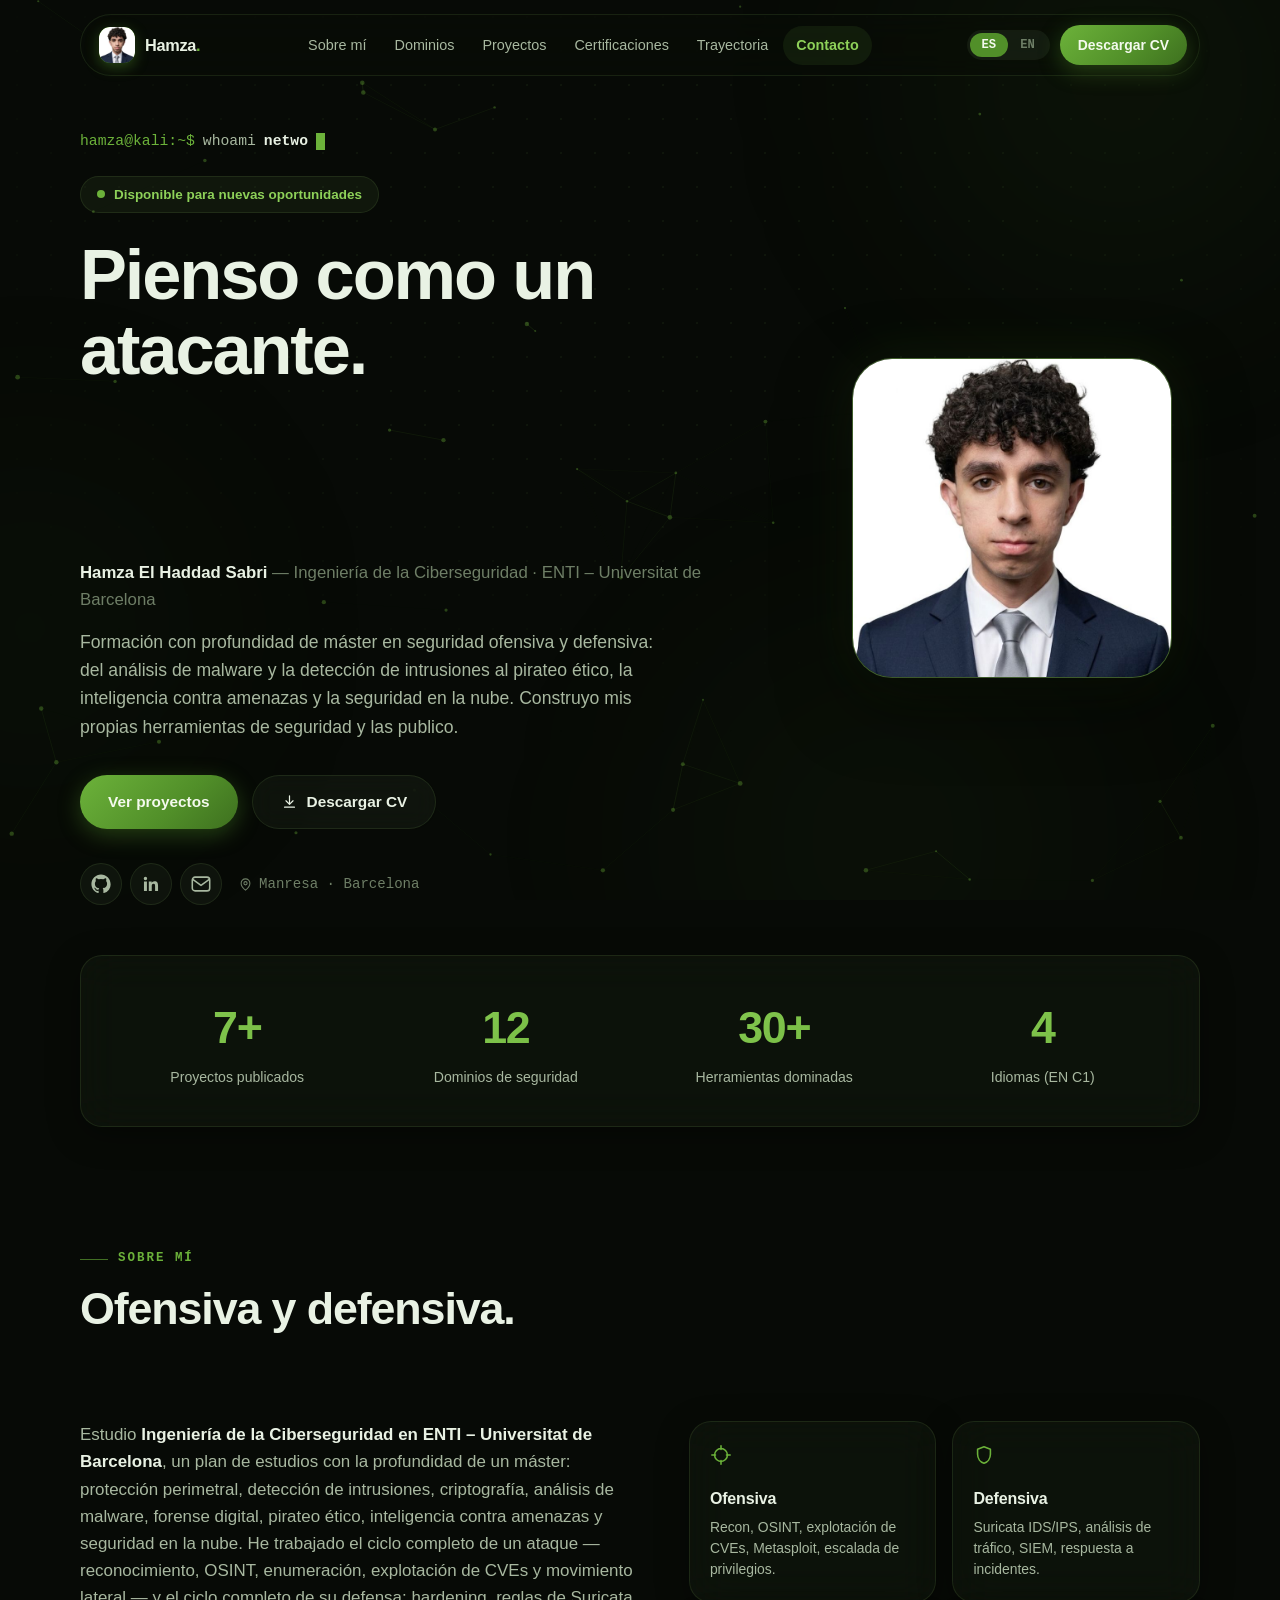
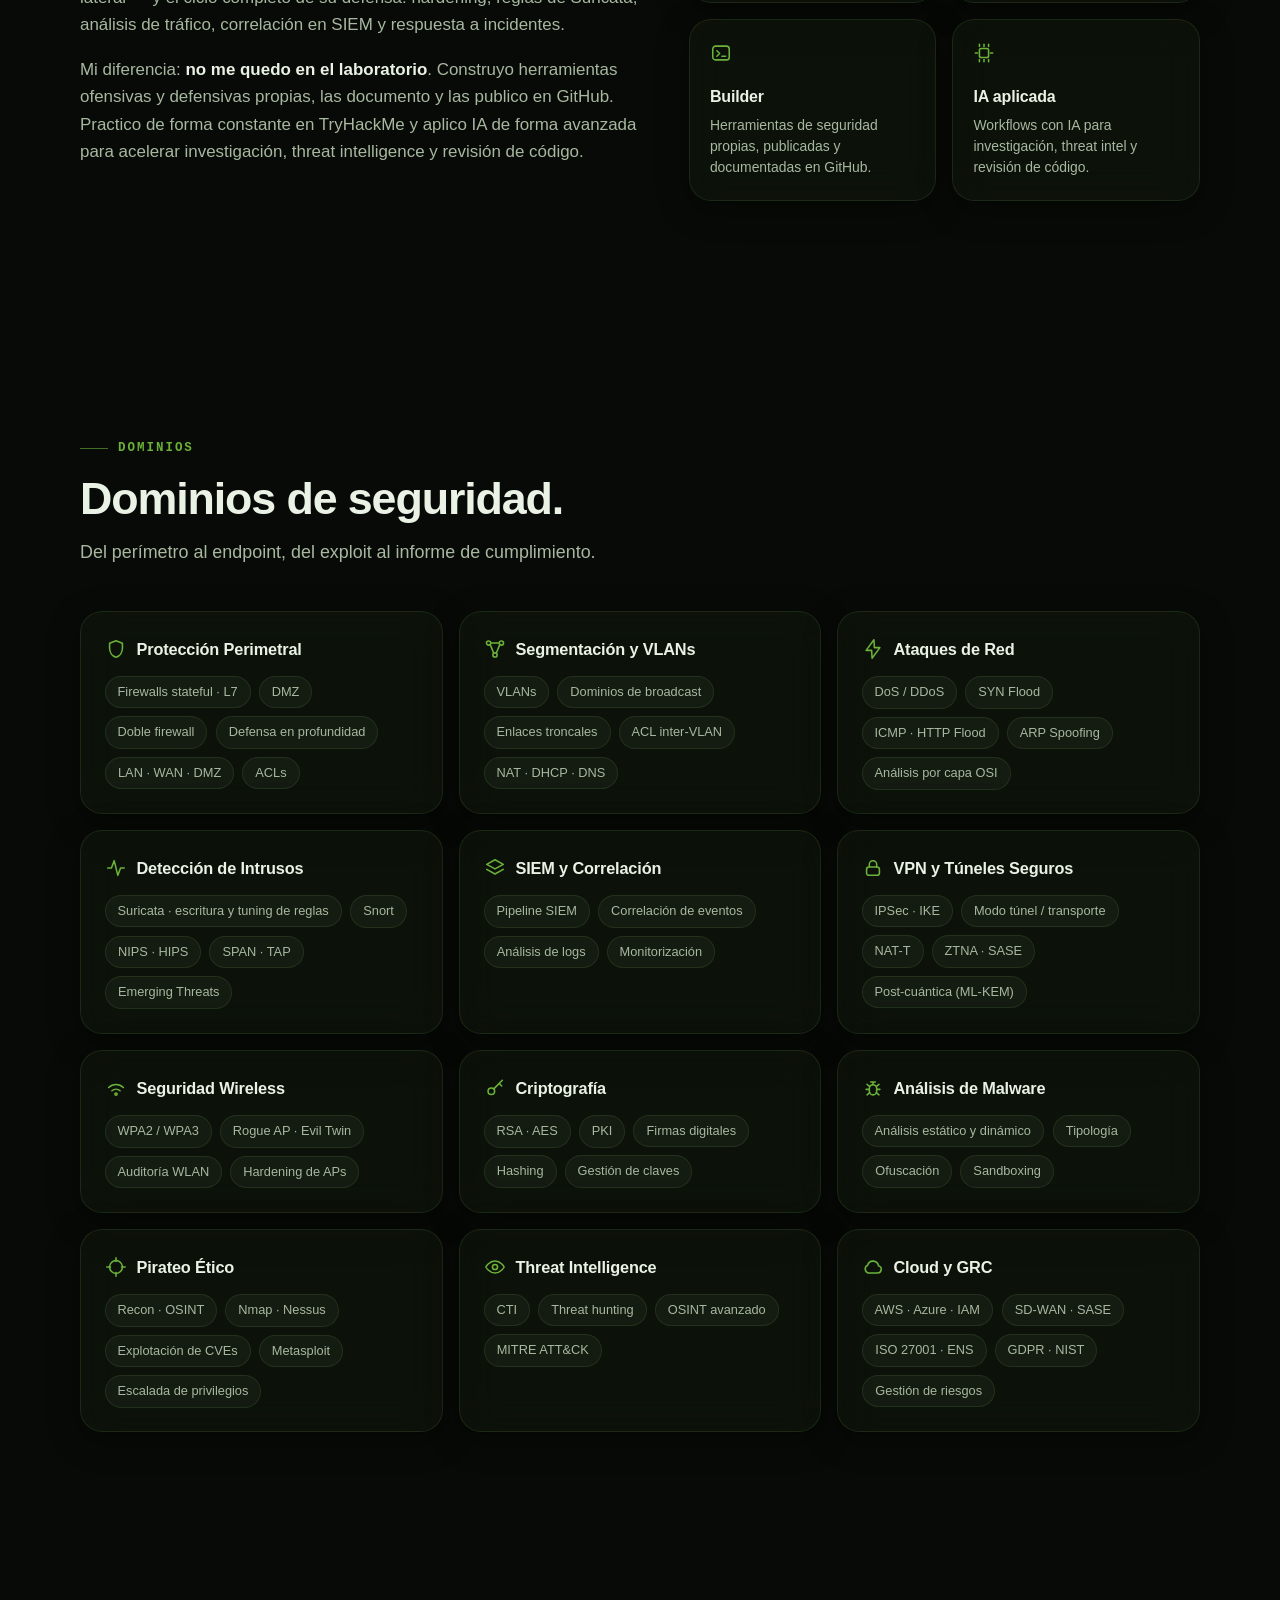
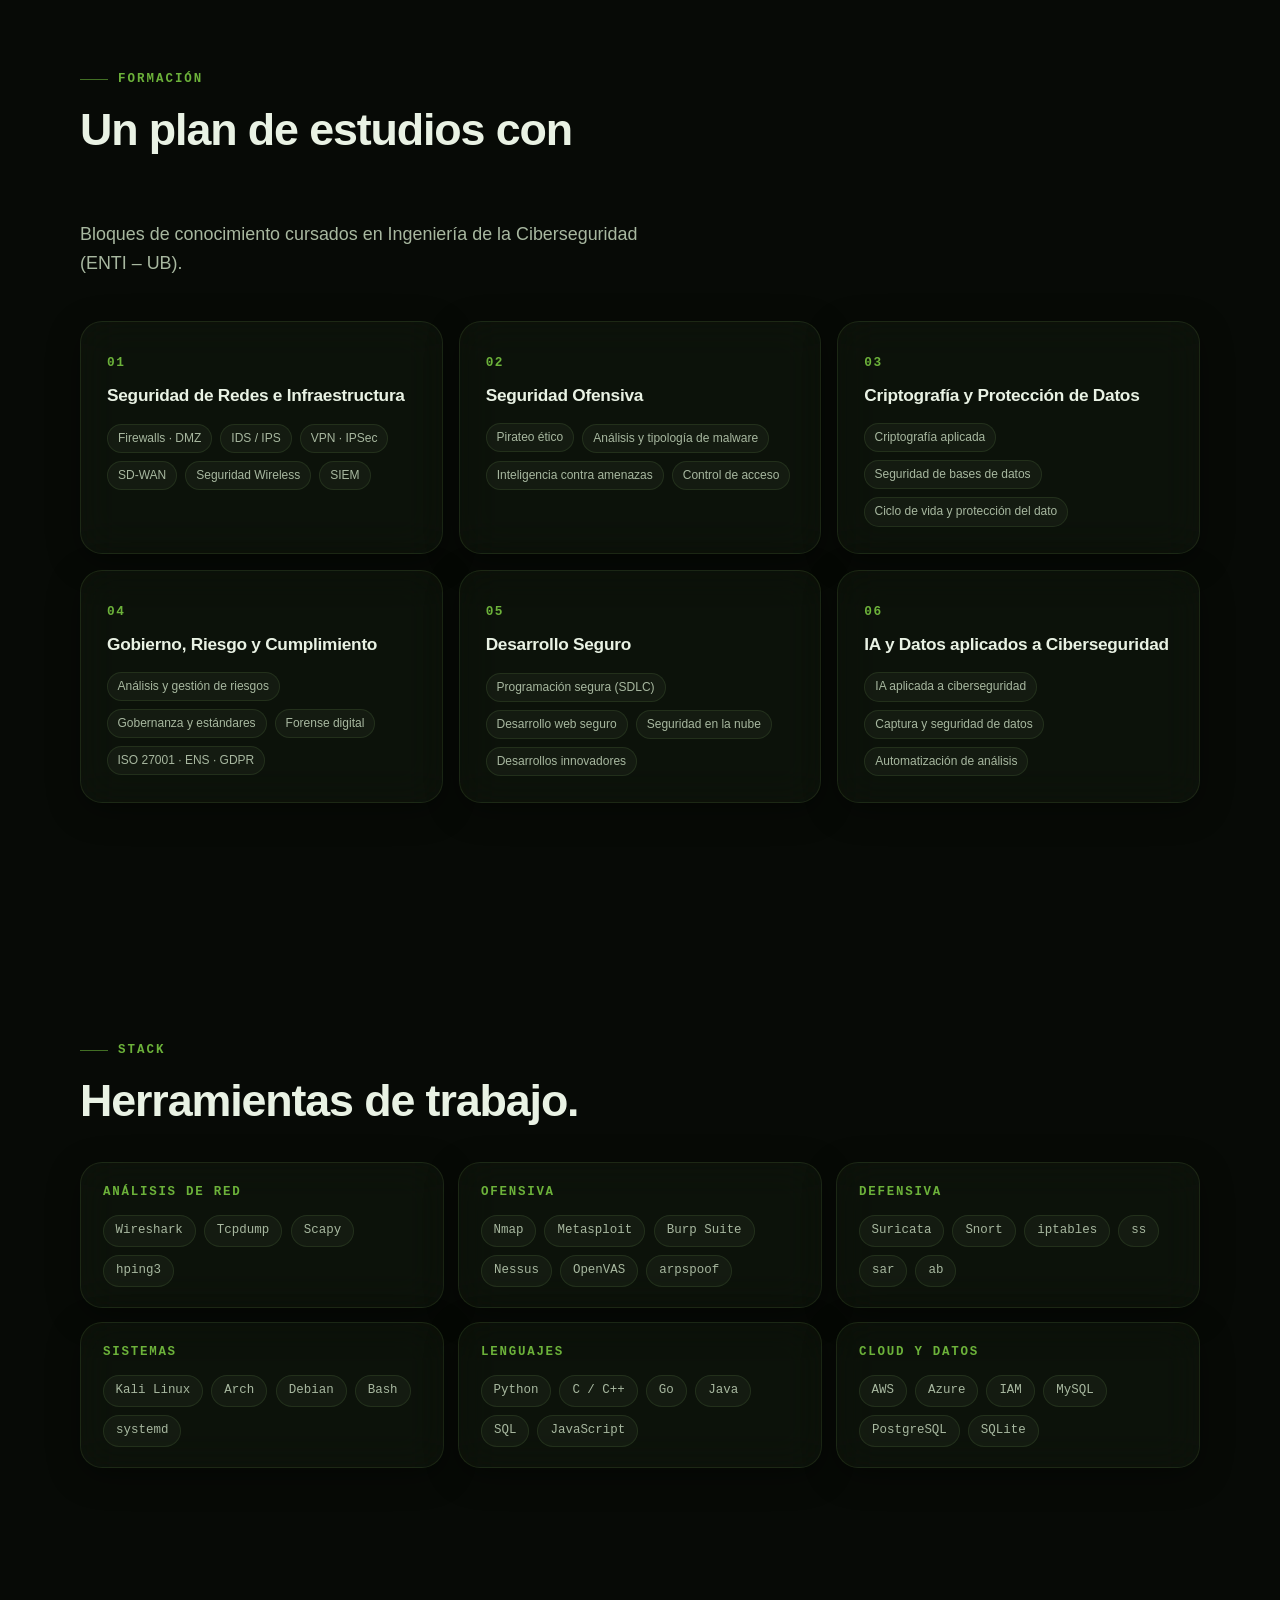
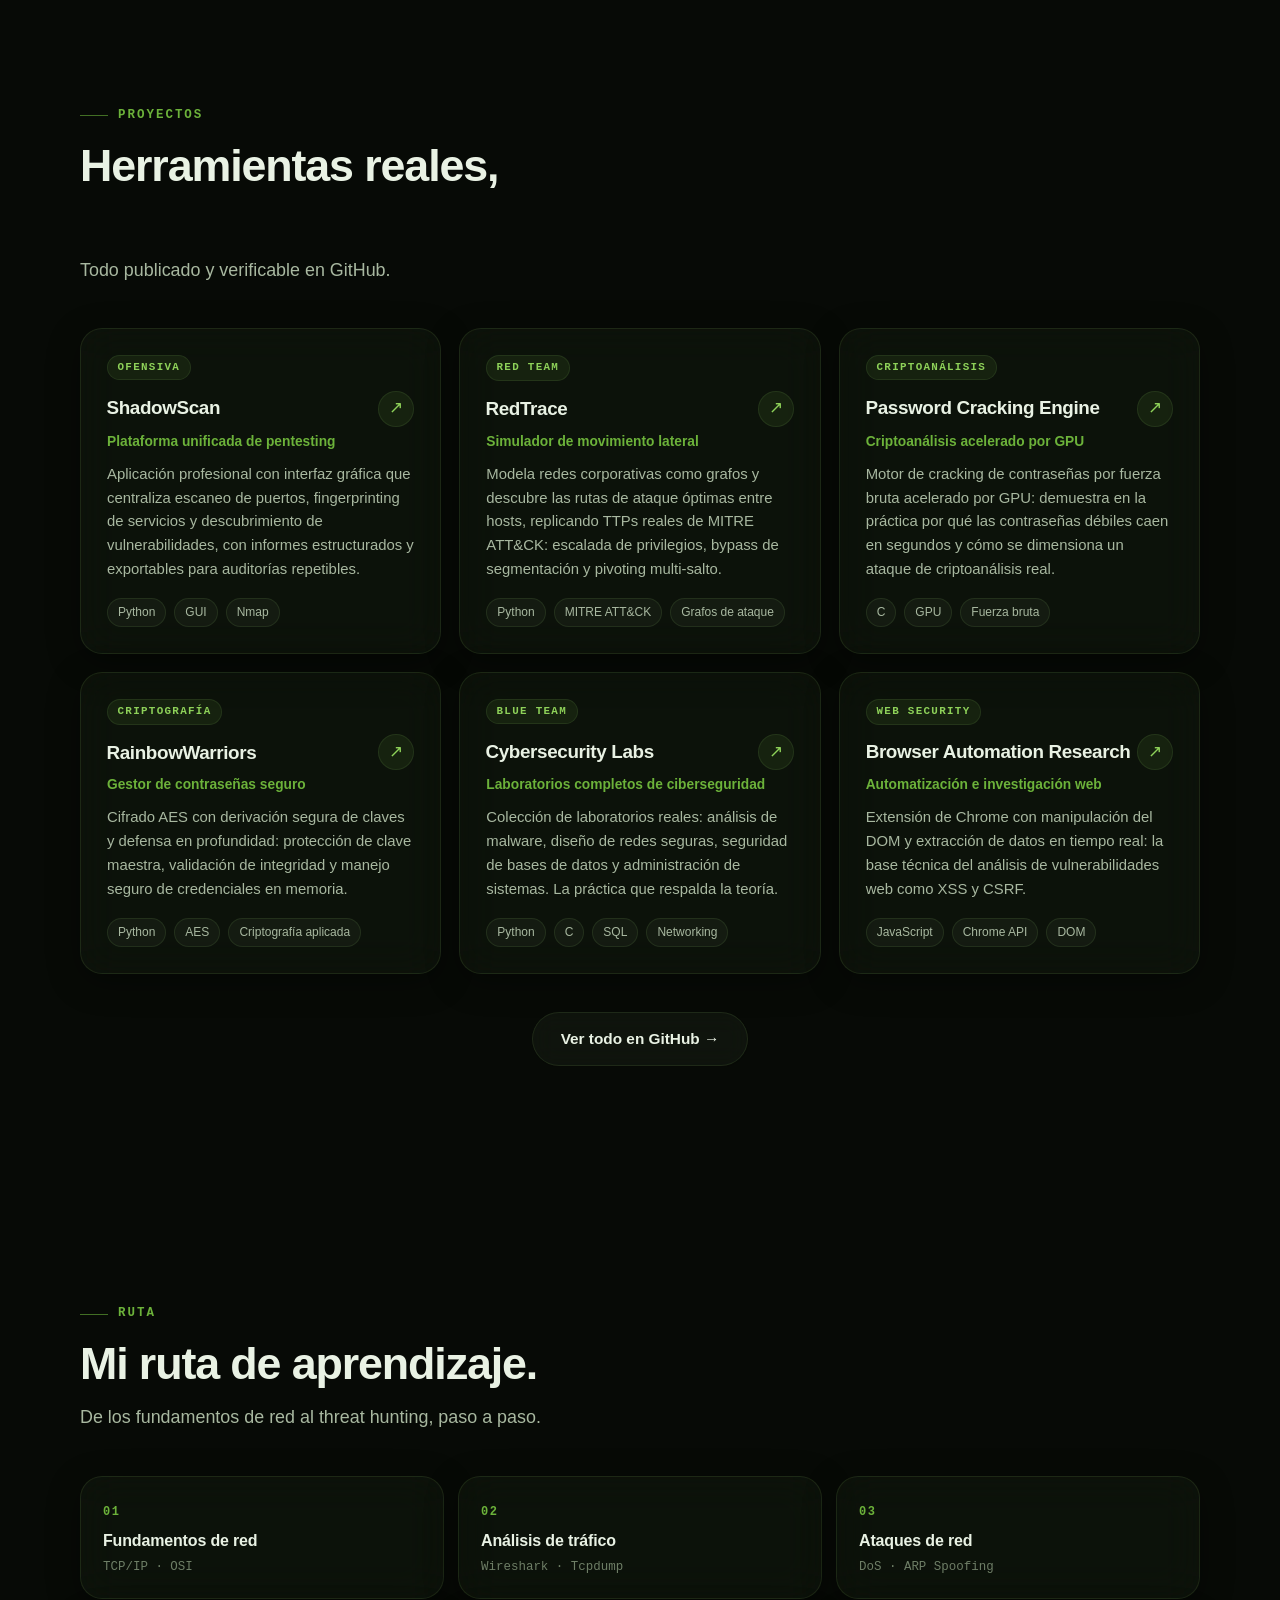
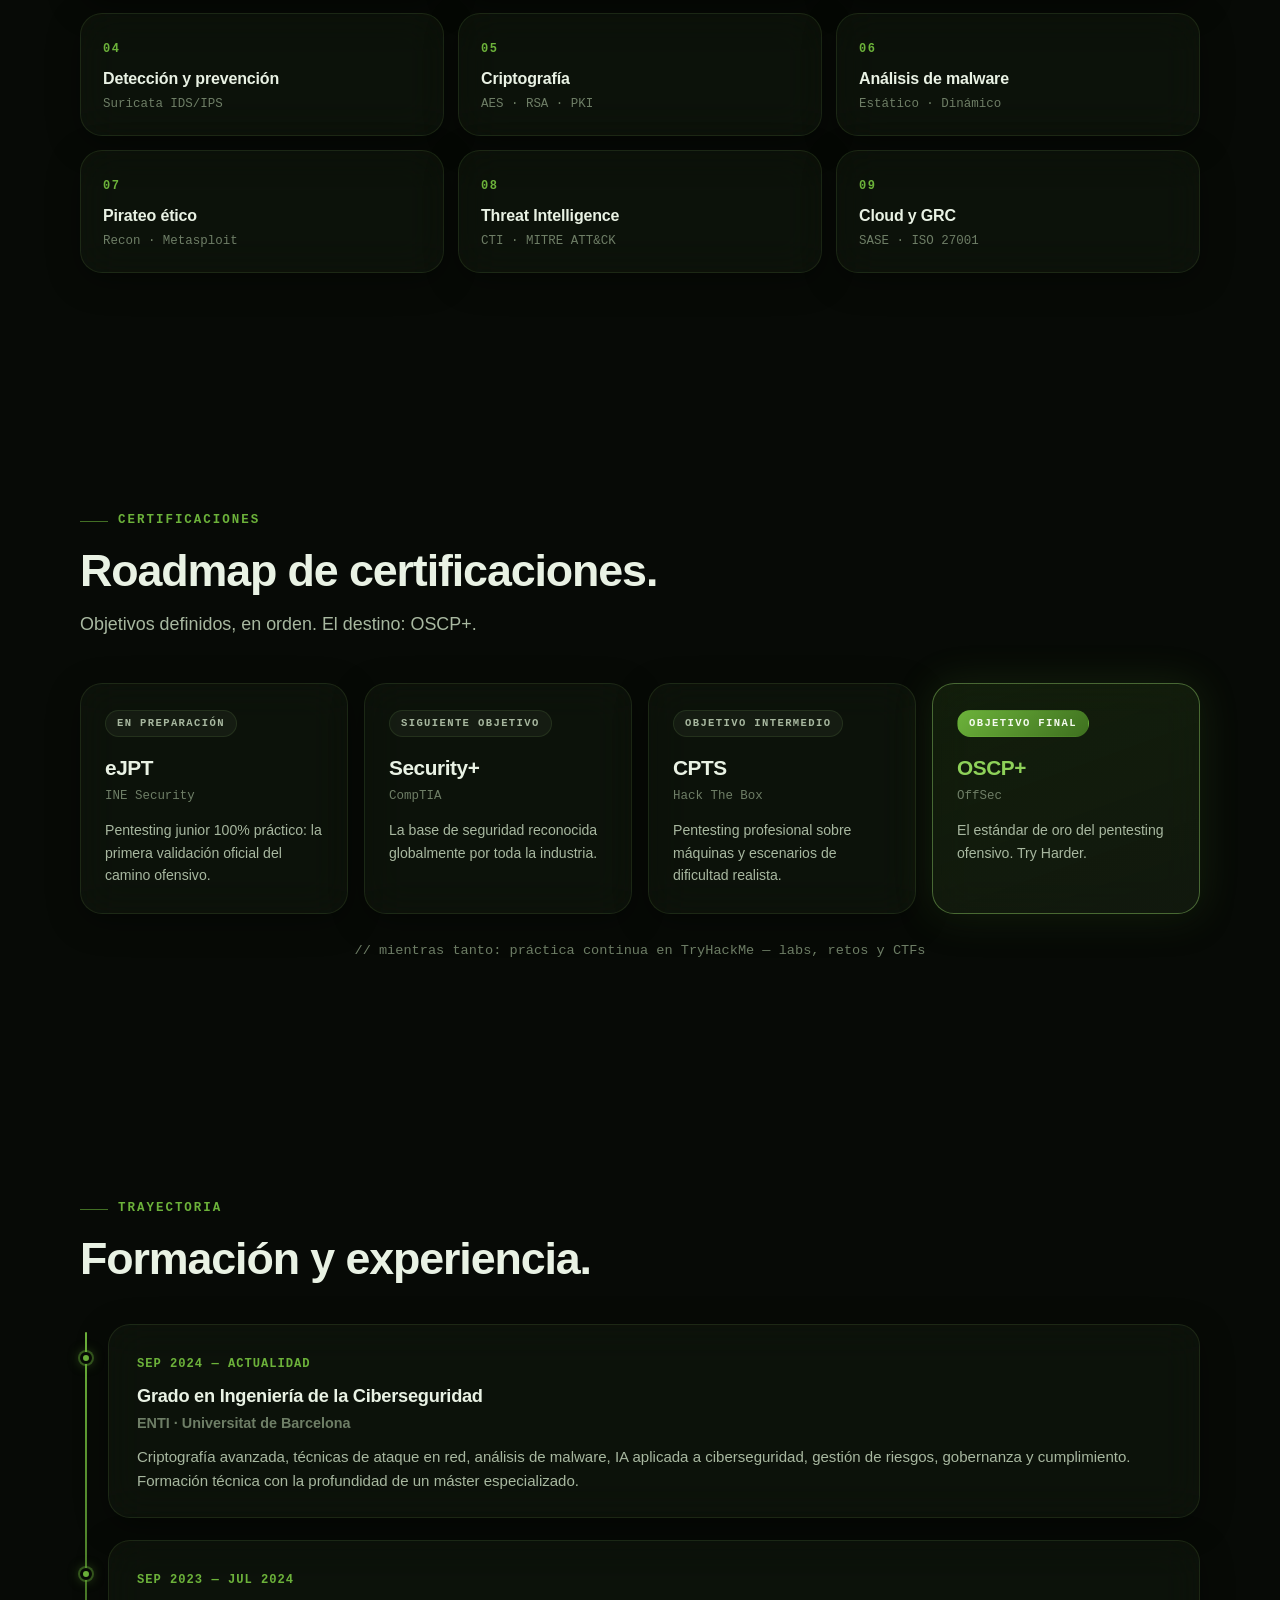
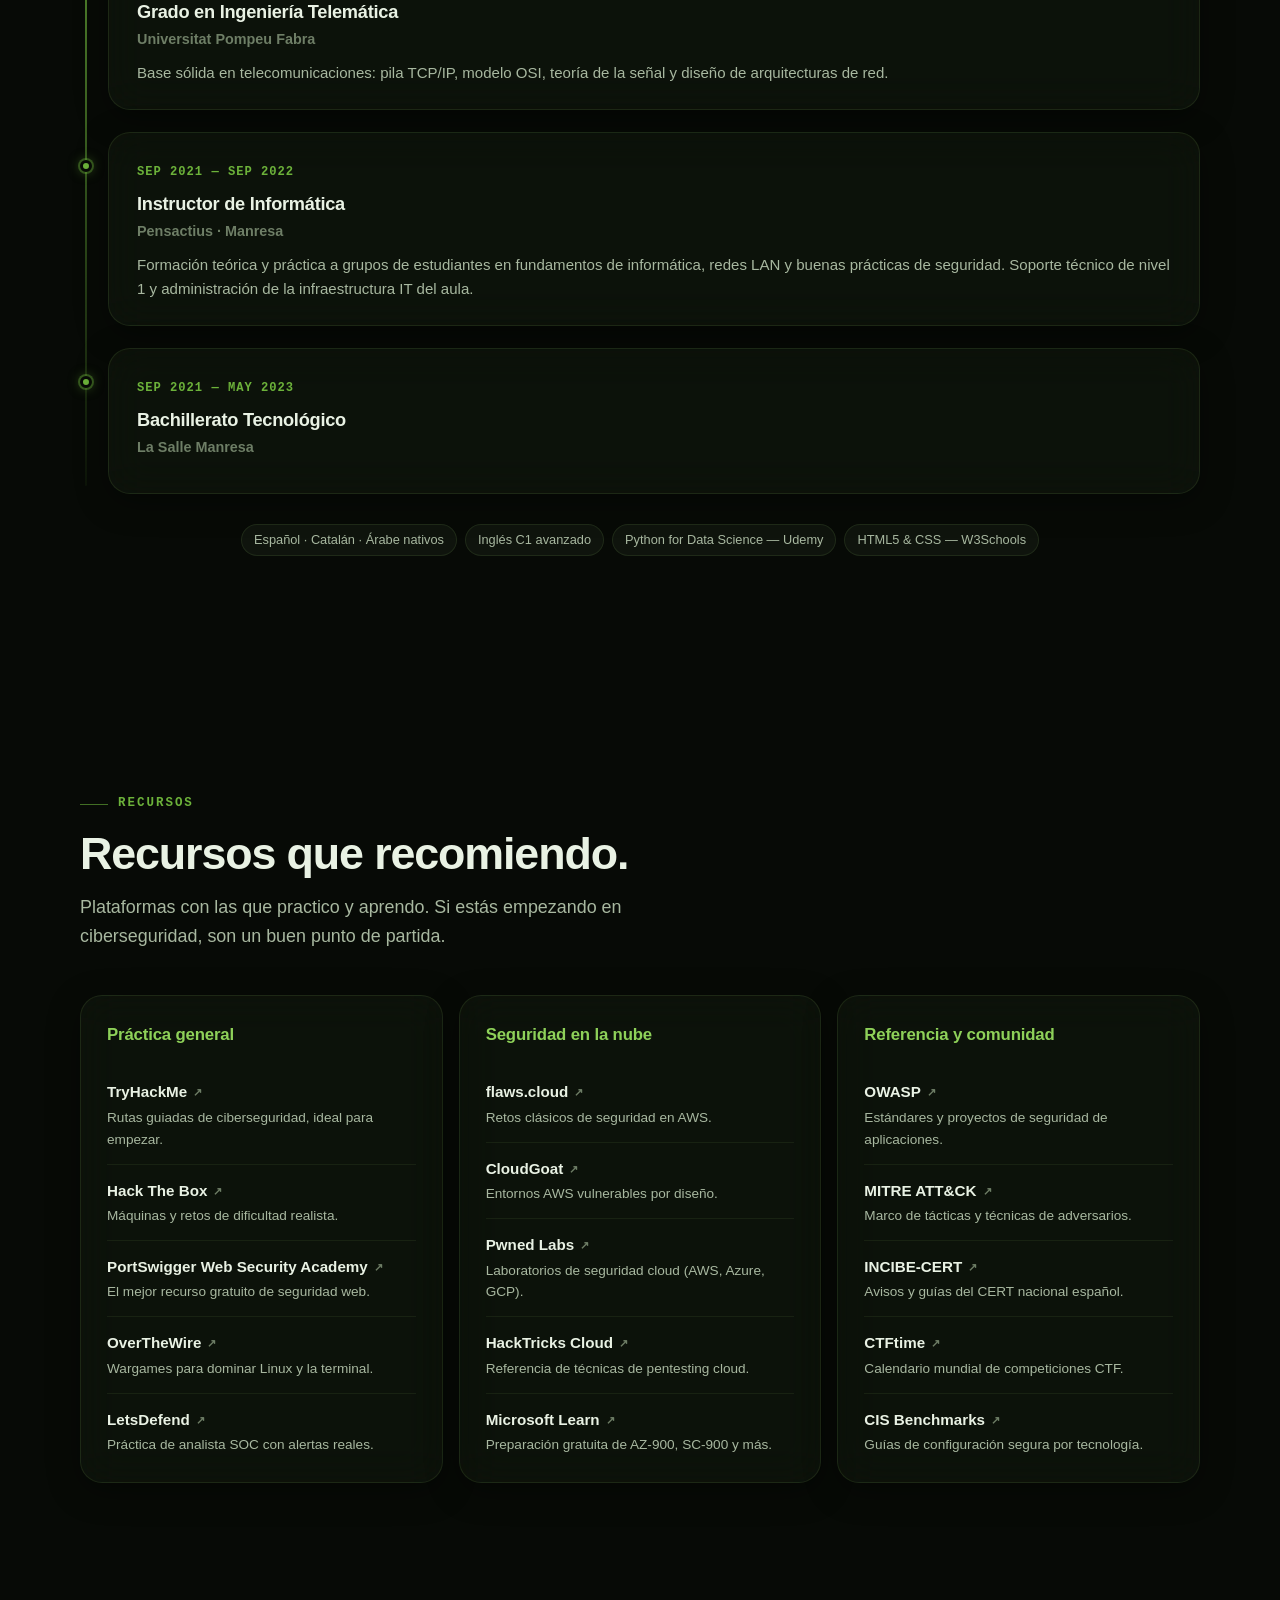
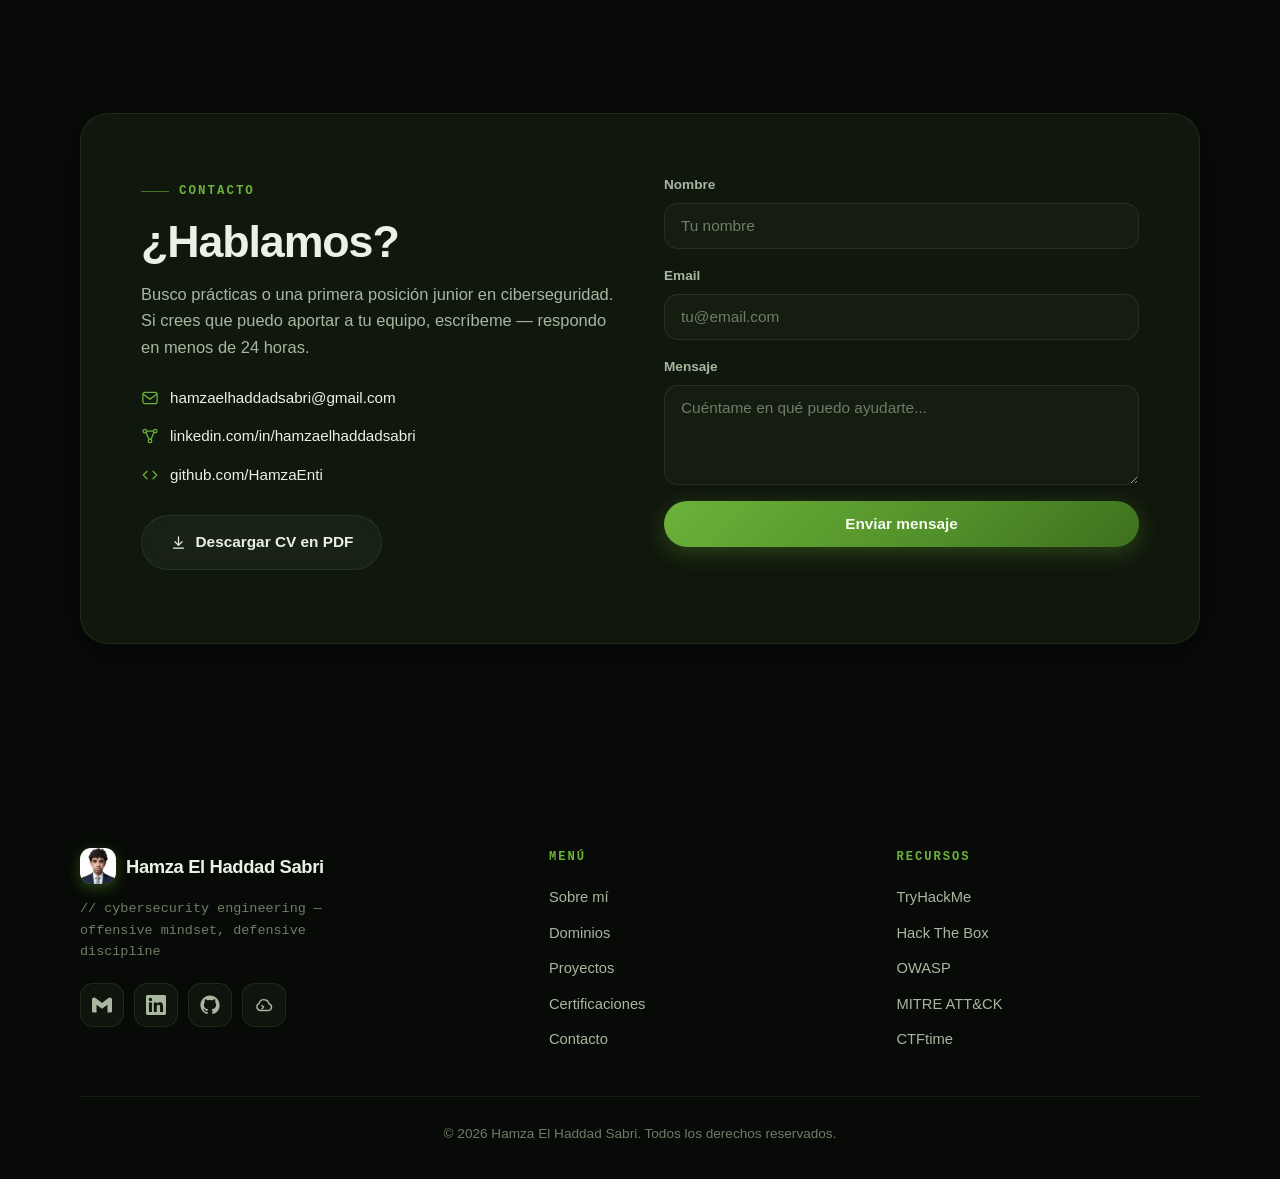
==== commit 538179ff: "Rediseno v2: dark theme, fondo animado, certificaciones y recursos - Tema oscuro Apple glass con ace" ====
--- a/index.html
+++ b/index.html
@@ -3,22 +3,21 @@
 <head>
   <meta charset="UTF-8">
   <meta name="viewport" content="width=device-width, initial-scale=1.0">
-  <title>Hamza El Haddad Sabri — Ciberseguridad | Pentesting · Blue Team · Malware</title>
-  <meta name="description" content="Portafolio de Hamza El Haddad Sabri, ingeniero de ciberseguridad en formación: pentesting, seguridad defensiva, análisis de malware, criptografía y HPC. Creador de ShadowScan y RedTrace.">
+  <title>Hamza El Haddad Sabri — Ciberseguridad | Pentesting · Blue Team · Threat Intel</title>
+  <meta name="description" content="Portafolio de Hamza El Haddad Sabri, ingeniero de ciberseguridad en formación: pirateo ético, detección de intrusiones, análisis de malware, threat intelligence y seguridad en la nube. Creador de ShadowScan y RedTrace.">
   <meta name="author" content="Hamza El Haddad Sabri">
-  <meta name="theme-color" content="#518F29">
+  <meta name="theme-color" content="#070a06">
 
   <!-- Open Graph -->
   <meta property="og:type" content="website">
   <meta property="og:title" content="Hamza El Haddad Sabri — Ciberseguridad">
-  <meta property="og:description" content="Pentesting · Seguridad de Redes · Análisis de Malware · Seguridad Defensiva · HPC. Creador de ShadowScan y RedTrace.">
+  <meta property="og:description" content="Pirateo ético · Detección de intrusiones · Análisis de malware · Threat Intelligence. Creador de ShadowScan y RedTrace.">
   <meta property="og:locale" content="es_ES">
   <meta property="og:locale:alternate" content="en_US">
 
   <link rel="icon" href="data:image/svg+xml,%3Csvg xmlns='http://www.w3.org/2000/svg' viewBox='0 0 64 64'%3E%3Crect width='64' height='64' rx='16' fill='%23518F29'/%3E%3Ctext x='32' y='43' font-family='-apple-system,Segoe UI,sans-serif' font-size='32' font-weight='700' fill='white' text-anchor='middle'%3EH%3C/text%3E%3C/svg%3E">
   <link rel="stylesheet" href="styles.css">
 
-  <!-- JSON-LD: ayuda a Google a entender quién eres -->
   <script type="application/ld+json">
   {
     "@context": "https://schema.org",
@@ -31,7 +30,7 @@
       { "@type": "CollegeOrUniversity", "name": "ENTI - Universitat de Barcelona" },
       { "@type": "CollegeOrUniversity", "name": "Universitat Pompeu Fabra" }
     ],
-    "knowsAbout": ["Cybersecurity", "Penetration Testing", "Network Security", "Malware Analysis", "Cryptography", "HPC", "Suricata", "Metasploit", "Wireshark", "Nmap"],
+    "knowsAbout": ["Cybersecurity", "Penetration Testing", "Intrusion Detection", "Malware Analysis", "Threat Intelligence", "Cryptography", "Cloud Security", "Digital Forensics", "Suricata", "Metasploit", "Wireshark", "Nmap"],
     "knowsLanguage": ["es", "ca", "ar", "en"],
     "sameAs": [
       "https://www.linkedin.com/in/hamzaelhaddadsabri",
@@ -42,25 +41,56 @@
 </head>
 <body>
 
-  <!-- Fondo decorativo -->
+  <!-- Iconos SVG reutilizables -->
+  <svg style="display:none" xmlns="http://www.w3.org/2000/svg">
+    <symbol id="i-shield" viewBox="0 0 24 24"><path d="M12 3l7 2.8v5.4c0 4.6-3 8.6-7 9.8-4-1.2-7-5.2-7-9.8V5.8L12 3z"/></symbol>
+    <symbol id="i-network" viewBox="0 0 24 24"><circle cx="5" cy="5.5" r="2.3"/><circle cx="19" cy="5.5" r="2.3"/><circle cx="12" cy="18.5" r="2.3"/><path d="M6.8 7.2l3.7 9.2M17.2 7.2l-3.7 9.2M7.3 5.5h9.4"/></symbol>
+    <symbol id="i-zap" viewBox="0 0 24 24"><path d="M13 2L4.5 13.5h6L11 22l8.5-11.5h-6L13 2z"/></symbol>
+    <symbol id="i-radar" viewBox="0 0 24 24"><path d="M3 12h4l3-8 4 16 3-8h4"/></symbol>
+    <symbol id="i-layers" viewBox="0 0 24 24"><path d="M12 3l9 5-9 5-9-5 9-5z"/><path d="M3 13.5l9 5 9-5"/></symbol>
+    <symbol id="i-lock" viewBox="0 0 24 24"><rect x="5" y="11" width="14" height="9" rx="2.5"/><path d="M8 11V8a4 4 0 0 1 8 0v3"/></symbol>
+    <symbol id="i-wifi" viewBox="0 0 24 24"><path d="M4 11.5a11.5 11.5 0 0 1 16 0"/><path d="M7.5 15a6.8 6.8 0 0 1 9 0"/><circle cx="12" cy="18.6" r="1.2"/></symbol>
+    <symbol id="i-key" viewBox="0 0 24 24"><circle cx="8" cy="15.5" r="3.6"/><path d="M10.7 13L20 3.5M16.5 7l2.8 2.8"/></symbol>
+    <symbol id="i-bug" viewBox="0 0 24 24"><rect x="8" y="8.5" width="8" height="11" rx="4"/><path d="M12 8.5V5.5M9.5 5.5h5M4.5 13.5h3.5M16 13.5h3.5M5.5 19.5l3-2.4M18.5 19.5l-3-2.4M5.5 8l3 2.4M18.5 8l-3 2.4"/></symbol>
+    <symbol id="i-crosshair" viewBox="0 0 24 24"><circle cx="12" cy="12" r="7"/><path d="M12 2v4M12 18v4M2 12h4M18 12h4"/></symbol>
+    <symbol id="i-eye" viewBox="0 0 24 24"><path d="M2 12s3.5-6.5 10-6.5S22 12 22 12s-3.5 6.5-10 6.5S2 12 2 12z"/><circle cx="12" cy="12" r="2.8"/></symbol>
+    <symbol id="i-cloud" viewBox="0 0 24 24"><path d="M7 18.5h10a4 4 0 0 0 .9-7.9 6 6 0 0 0-11.7-.6A4.5 4.5 0 0 0 7 18.5z"/></symbol>
+    <symbol id="i-scale" viewBox="0 0 24 24"><path d="M12 3.5v17M8 20.5h8M5 7h14"/><path d="M5 7l-3 6.5a3.2 3.2 0 0 0 6 0L5 7zM19 7l-3 6.5a3.2 3.2 0 0 0 6 0L19 7z"/></symbol>
+    <symbol id="i-terminal" viewBox="0 0 24 24"><rect x="3" y="4.5" width="18" height="15" rx="3"/><path d="M7.5 9.5l3 3-3 3M13 15.5h4"/></symbol>
+    <symbol id="i-chip" viewBox="0 0 24 24"><rect x="7" y="7" width="10" height="10" rx="2"/><path d="M12 2.5v2.5M12 19v2.5M2.5 12H5M19 12h2.5M7 2.5V5M17 2.5V5M7 19v2.5M17 19v2.5"/></symbol>
+    <symbol id="i-mail" viewBox="0 0 24 24"><rect x="2.5" y="4.5" width="19" height="15" rx="3"/><path d="m3 7 9 6.5L21 7"/></symbol>
+    <symbol id="i-pin" viewBox="0 0 24 24"><path d="M12 21s7-5.1 7-11a7 7 0 1 0-14 0c0 5.9 7 11 7 11z"/><circle cx="12" cy="10" r="2.6"/></symbol>
+    <symbol id="i-download" viewBox="0 0 24 24"><path d="M12 4v11M7 11l5 5 5-5M5 20h14"/></symbol>
+    <symbol id="i-code" viewBox="0 0 24 24"><path d="M8 7l-5 5 5 5M16 7l5 5-5 5"/></symbol>
+    <symbol id="i-cap" viewBox="0 0 24 24"><path d="M12 4L2 8.5 12 13l10-4.5L12 4z"/><path d="M6 11v4.2c0 1.8 12 1.8 12 0V11"/></symbol>
+    <symbol id="i-flag" viewBox="0 0 24 24"><path d="M5 21V4"/><path d="M5 4h13l-2.5 4L18 12H5"/></symbol>
+  </svg>
+
+  <!-- Fondo animado -->
+  <canvas id="netCanvas" aria-hidden="true"></canvas>
   <div class="bg-orbs" aria-hidden="true">
     <div class="orb orb-1"></div>
     <div class="orb orb-2"></div>
     <div class="orb orb-3"></div>
   </div>
+  <div class="bg-grid" aria-hidden="true"></div>
 
   <!-- ===== NAVBAR ===== -->
   <header class="nav-wrap">
-    <nav class="nav glass" aria-label="Principal">
+    <nav class="nav" aria-label="Principal">
       <a class="nav-logo" href="#inicio" aria-label="Inicio">
-        <span class="logo-mark">H</span>
+        <span class="logo-mark">
+          <img class="logo-photo" src="assets/foto.jpg" alt="" onerror="this.style.opacity='0'">
+          <span aria-hidden="true">H</span>
+        </span>
         <span class="logo-name">Hamza<span class="logo-dot">.</span></span>
       </a>
 
       <ul class="nav-links" id="navLinks">
         <li><a href="#sobre-mi" data-i18n="nav_about">Sobre mí</a></li>
-        <li><a href="#habilidades" data-i18n="nav_skills">Habilidades</a></li>
+        <li><a href="#dominios" data-i18n="nav_domains">Dominios</a></li>
         <li><a href="#proyectos" data-i18n="nav_projects">Proyectos</a></li>
+        <li><a href="#certificaciones" data-i18n="nav_certs">Certificaciones</a></li>
         <li><a href="#trayectoria" data-i18n="nav_journey">Trayectoria</a></li>
         <li><a href="#contacto" data-i18n="nav_contact">Contacto</a></li>
       </ul>
@@ -83,27 +113,27 @@
     <!-- ===== HERO ===== -->
     <section class="hero container">
       <div class="hero-text">
+        <p class="terminal-line reveal">
+          <span class="t-prompt">hamza@kali:~$</span> whoami
+          <span class="t-out" id="typed"></span><span class="caret" aria-hidden="true"></span>
+        </p>
         <span class="badge reveal">
           <span class="badge-dot"></span>
           <span data-i18n="hero_badge">Disponible para nuevas oportunidades</span>
         </span>
-        <h1 class="reveal">
-          <span class="hero-hello" data-i18n="hero_hello">Hola, soy</span><br>
-          Hamza El Haddad Sabri
-        </h1>
-        <p class="hero-role reveal">
-          <span data-i18n="hero_role_prefix">Ciberseguridad</span>
-          <span class="divider">·</span>
-          <span class="rotator" id="roleRotator">Pentesting</span>
-        </p>
+        <h1 class="t-anim" id="heroTitle" data-i18n="hero_title">Pienso como un atacante.<br><span class="grad">Defiendo como un ingeniero.</span></h1>
+        <p class="hero-name reveal">Hamza El Haddad Sabri <span data-i18n="hero_name_sub">— Ingeniería de la Ciberseguridad · ENTI – Universitat de Barcelona</span></p>
         <p class="hero-lead reveal" data-i18n="hero_lead">
-          Estudiante de Ingeniería de la Ciberseguridad en ENTI – Universitat de Barcelona.
-          Diseño y construyo herramientas de seguridad reales — desde plataformas de pentesting
-          hasta simuladores de movimiento lateral — cubriendo todo el ciclo ofensivo y defensivo.
+          Formación con profundidad de máster en seguridad ofensiva y defensiva: del análisis de malware
+          y la detección de intrusiones al pirateo ético, la inteligencia contra amenazas y la seguridad
+          en la nube. Construyo mis propias herramientas de seguridad y las publico.
         </p>
         <div class="hero-cta reveal">
           <a class="btn btn-primary" href="#proyectos" data-i18n="hero_cta1">Ver proyectos</a>
-          <a class="btn btn-ghost" href="#contacto" data-i18n="hero_cta2">Hablemos</a>
+          <a class="btn btn-ghost" href="assets/CV_Hamza_El_Haddad_Sabri.pdf" download>
+            <svg class="ic"><use href="#i-download"/></svg>
+            <span data-i18n="hero_cta2">Descargar CV</span>
+          </a>
         </div>
         <div class="hero-social reveal">
           <a href="https://github.com/HamzaEnti" target="_blank" rel="noopener" aria-label="GitHub">
@@ -113,10 +143,10 @@
             <svg viewBox="0 0 24 24" width="20" height="20" fill="currentColor"><path d="M20.45 20.45h-3.55v-5.57c0-1.33-.03-3.04-1.85-3.04-1.85 0-2.14 1.45-2.14 2.94v5.67H9.36V9h3.41v1.56h.05c.48-.9 1.64-1.85 3.37-1.85 3.6 0 4.27 2.37 4.27 5.46v6.28ZM5.34 7.43a2.06 2.06 0 1 1 0-4.12 2.06 2.06 0 0 1 0 4.12ZM7.12 20.45H3.56V9h3.56v11.45Z"/></svg>
           </a>
           <a href="mailto:hamzaelhaddadsabri@gmail.com" aria-label="Email">
-            <svg viewBox="0 0 24 24" width="20" height="20" fill="none" stroke="currentColor" stroke-width="2"><rect x="2.5" y="4.5" width="19" height="15" rx="3"/><path d="m3 7 9 6.5L21 7"/></svg>
+            <svg class="ic" style="stroke:currentColor"><use href="#i-mail"/></svg>
           </a>
           <span class="hero-location">
-            <svg viewBox="0 0 24 24" width="16" height="16" fill="none" stroke="currentColor" stroke-width="2"><path d="M12 21s7-5.1 7-11a7 7 0 1 0-14 0c0 5.9 7 11 7 11Z"/><circle cx="12" cy="10" r="2.6"/></svg>
+            <svg class="ic"><use href="#i-pin"/></svg>
             Manresa · Barcelona
           </span>
         </div>
@@ -127,30 +157,27 @@
           <img src="assets/foto.jpg" alt="Hamza El Haddad Sabri" onerror="this.parentElement.classList.add('no-photo'); this.remove();">
           <span class="photo-fallback" aria-hidden="true">H</span>
         </div>
-        <div class="float-chip glass chip-a"><span>🛡️</span> <span data-i18n="chip_blue">Blue Team</span></div>
-        <div class="float-chip glass chip-b"><span>⚔️</span> <span data-i18n="chip_red">Pentesting</span></div>
-        <div class="float-chip glass chip-c"><span>⚡</span> CUDA · HPC</div>
       </div>
     </section>
 
     <!-- ===== STATS ===== -->
     <section class="container">
-      <div class="stats glass reveal">
+      <div class="stats glass reveal" id="statsBox">
         <div class="stat">
-          <span class="stat-num">7+</span>
-          <span class="stat-label" data-i18n="stat1">Proyectos open source</span>
+          <span class="stat-num"><span class="count" data-n="7">0</span>+</span>
+          <span class="stat-label" data-i18n="stat1">Proyectos publicados</span>
         </div>
         <div class="stat">
-          <span class="stat-num">10<span class="stat-sub">/10</span></span>
-          <span class="stat-label" data-i18n="stat2">en Análisis y Gestión de Riesgos</span>
+          <span class="stat-num"><span class="count" data-n="12">0</span></span>
+          <span class="stat-label" data-i18n="stat2">Dominios de seguridad</span>
         </div>
         <div class="stat">
-          <span class="stat-num">4</span>
-          <span class="stat-label" data-i18n="stat3">Idiomas (EN C1)</span>
+          <span class="stat-num"><span class="count" data-n="30">0</span>+</span>
+          <span class="stat-label" data-i18n="stat3">Herramientas dominadas</span>
         </div>
         <div class="stat">
-          <span class="stat-num">20+</span>
-          <span class="stat-label" data-i18n="stat4">Herramientas y tecnologías</span>
+          <span class="stat-num"><span class="count" data-n="4">0</span></span>
+          <span class="stat-label" data-i18n="stat4">Idiomas (EN C1)</span>
         </div>
       </div>
     </section>
@@ -158,40 +185,42 @@
     <!-- ===== SOBRE MÍ ===== -->
     <section id="sobre-mi" class="container section">
       <p class="eyebrow reveal" data-i18n="about_eyebrow">Sobre mí</p>
-      <h2 class="reveal" data-i18n="about_title">Seguridad ofensiva y defensiva,<br>con mentalidad de builder.</h2>
+      <h2 class="t-anim" data-i18n="about_title">Ofensiva y defensiva.<br><span class="grad">Teoría y herramientas reales.</span></h2>
       <div class="about-grid">
         <div class="about-text reveal">
           <p data-i18n="about_p1">
-            Soy estudiante de <strong>Ingeniería de la Ciberseguridad en ENTI – Universitat de Barcelona</strong>
-            con un expediente sobresaliente y experiencia práctica en todo el ciclo de vida de la seguridad:
-            reconocimiento pasivo y activo, OSINT, escaneo y enumeración de servicios, investigación y explotación
-            de CVEs con Metasploit y técnicas manuales, y detección de intrusiones con Suricata IDS/IPS.
+            Estudio <strong>Ingeniería de la Ciberseguridad en ENTI – Universitat de Barcelona</strong>, un plan
+            de estudios con la profundidad de un máster: protección perimetral, detección de intrusiones,
+            criptografía, análisis de malware, forense digital, pirateo ético, inteligencia contra amenazas
+            y seguridad en la nube. He trabajado el ciclo completo de un ataque — reconocimiento, OSINT,
+            enumeración, explotación de CVEs y movimiento lateral — y el ciclo completo de su defensa:
+            hardening, reglas de Suricata, análisis de tráfico, correlación en SIEM y respuesta a incidentes.
           </p>
           <p data-i18n="about_p2">
-            No me limito a la teoría: <strong>construyo mis propias herramientas</strong>. He desarrollado una
-            plataforma unificada de pentesting (ShadowScan), un simulador de movimiento lateral basado en grafos
-            (RedTrace) y criptoanálisis acelerado por GPU con CUDA. Practico de forma constante en TryHackMe y
-            utilizo IA de forma avanzada para acelerar investigación, threat intelligence y revisión de código.
+            Mi diferencia: <strong>no me quedo en el laboratorio</strong>. Construyo herramientas ofensivas
+            y defensivas propias, las documento y las publico en GitHub. Practico de forma constante en
+            TryHackMe y aplico IA de forma avanzada para acelerar investigación, threat intelligence y
+            revisión de código.
           </p>
         </div>
         <div class="about-cards">
           <div class="mini-card glass reveal">
-            <span class="mini-icon">⚔️</span>
+            <svg class="ic"><use href="#i-crosshair"/></svg>
             <h3 data-i18n="ac1_t">Ofensiva</h3>
             <p data-i18n="ac1_d">Recon, OSINT, explotación de CVEs, Metasploit, escalada de privilegios.</p>
           </div>
           <div class="mini-card glass reveal">
-            <span class="mini-icon">🛡️</span>
+            <svg class="ic"><use href="#i-shield"/></svg>
             <h3 data-i18n="ac2_t">Defensiva</h3>
-            <p data-i18n="ac2_d">Suricata IDS/IPS, análisis de tráfico, respuesta a incidentes, hardening.</p>
+            <p data-i18n="ac2_d">Suricata IDS/IPS, análisis de tráfico, SIEM, respuesta a incidentes.</p>
           </div>
           <div class="mini-card glass reveal">
-            <span class="mini-icon">🧰</span>
+            <svg class="ic"><use href="#i-terminal"/></svg>
             <h3 data-i18n="ac3_t">Builder</h3>
             <p data-i18n="ac3_d">Herramientas de seguridad propias, publicadas y documentadas en GitHub.</p>
           </div>
           <div class="mini-card glass reveal">
-            <span class="mini-icon">🤖</span>
+            <svg class="ic"><use href="#i-chip"/></svg>
             <h3 data-i18n="ac4_t">IA aplicada</h3>
             <p data-i18n="ac4_d">Workflows con IA para investigación, threat intel y revisión de código.</p>
           </div>
@@ -199,75 +228,187 @@
       </div>
     </section>
 
-    <!-- ===== HABILIDADES ===== -->
-    <section id="habilidades" class="container section">
-      <p class="eyebrow reveal" data-i18n="skills_eyebrow">Habilidades</p>
-      <h2 class="reveal" data-i18n="skills_title">Arsenal técnico.</h2>
-      <p class="section-lead reveal" data-i18n="skills_lead">Del exploit al informe: cubro la cadena completa.</p>
+    <!-- ===== DOMINIOS ===== -->
+    <section id="dominios" class="container section">
+      <p class="eyebrow reveal" data-i18n="dom_eyebrow">Dominios</p>
+      <h2 class="t-anim" data-i18n="dom_title">Dominios de seguridad.</h2>
+      <p class="section-lead reveal" data-i18n="dom_lead">Del perímetro al endpoint, del exploit al informe de cumplimiento.</p>
 
       <div class="skills-grid">
         <div class="skill-card glass reveal">
-          <h3>⚔️ <span data-i18n="sk1">Ofensiva &amp; Pentesting</span></h3>
-          <div class="chips">
-            <span>Nmap</span><span>Metasploit</span><span>Burp Suite</span><span>Nessus / OpenVAS</span>
-            <span>OSINT</span><span data-i18n="sk1_c1">Explotación de CVEs</span><span data-i18n="sk1_c2">Escalada de privilegios</span>
-          </div>
-        </div>
-        <div class="skill-card glass reveal">
-          <h3>🛡️ <span data-i18n="sk2">Defensiva &amp; Blue Team</span></h3>
-          <div class="chips">
-            <span>Suricata IDS/IPS</span><span>Snort</span><span>SIEM</span>
-            <span data-i18n="sk2_c1">Análisis de logs</span><span data-i18n="sk2_c2">Respuesta a incidentes</span><span>Hardening</span>
-          </div>
-        </div>
-        <div class="skill-card glass reveal">
-          <h3>🌐 <span data-i18n="sk3">Redes &amp; Ataques</span></h3>
-          <div class="chips">
-            <span>Wireshark</span><span>Tcpdump</span><span>Scapy</span><span>DoS / DDoS</span>
-            <span>ARP Spoofing</span><span>Firewalls</span><span>VLANs</span><span>DNS · DHCP · Routing</span>
-          </div>
-        </div>
-        <div class="skill-card glass reveal">
-          <h3>🔐 <span data-i18n="sk4">Criptografía</span></h3>
-          <div class="chips">
-            <span>RSA</span><span>AES</span><span>PKI</span><span data-i18n="sk4_c1">Firmas digitales</span>
-            <span>Hashing</span><span data-i18n="sk4_c2">Gestión de claves</span>
-          </div>
-        </div>
-        <div class="skill-card glass reveal">
-          <h3>💻 <span data-i18n="sk5">Programación</span></h3>
-          <div class="chips">
-            <span>Python</span><span>C / C++</span><span>Go</span><span>Java</span>
-            <span>Bash</span><span>SQL</span><span>JavaScript</span>
-          </div>
-        </div>
-        <div class="skill-card glass reveal">
-          <h3>⚡ <span data-i18n="sk6">HPC &amp; Paralelismo</span></h3>
-          <div class="chips">
-            <span>CUDA / GPGPU</span><span>OpenMP</span><span>MPI</span><span data-i18n="sk6_c1">Criptoanálisis</span>
-          </div>
-        </div>
-        <div class="skill-card glass reveal">
-          <h3>☁️ <span data-i18n="sk7">Cloud &amp; DevSecOps</span></h3>
-          <div class="chips">
-            <span>AWS</span><span>Azure</span><span>IAM</span><span>Security Groups</span>
-            <span data-i18n="sk7_c1">Hardening cloud</span><span>S3 Security</span>
-          </div>
-        </div>
-        <div class="skill-card glass reveal">
-          <h3>🧬 <span data-i18n="sk8">Malware &amp; GRC</span></h3>
-          <div class="chips">
-            <span data-i18n="sk8_c1">Análisis estático y dinámico</span><span>Sandboxing</span>
-            <span>ISO 27001</span><span>ENS</span><span>GDPR</span><span>NIST</span><span data-i18n="sk8_c2">Modelado de amenazas</span>
-          </div>
-        </div>
-        <div class="skill-card glass reveal wide">
-          <h3>🐧 <span data-i18n="sk9">Sistemas, Datos e IA</span></h3>
-          <div class="chips">
-            <span>Linux (Arch · Debian · Kali)</span><span>systemd</span><span data-i18n="sk9_c1">Automatización Bash/Python</span>
-            <span>MySQL</span><span>PostgreSQL</span><span>SQLite</span><span data-i18n="sk9_c2">SQL avanzado</span>
-            <span data-i18n="sk9_c3">IA aplicada (Claude · ChatGPT · Copilot)</span>
-          </div>
+          <h3><svg class="ic"><use href="#i-shield"/></svg><span data-i18n="d1">Protección Perimetral</span></h3>
+          <div class="chips">
+            <span>Firewalls stateful · L7</span><span>DMZ</span><span data-i18n="d1_c1">Doble firewall</span>
+            <span data-i18n="d1_c2">Defensa en profundidad</span><span>LAN · WAN · DMZ</span><span>ACLs</span>
+          </div>
+        </div>
+        <div class="skill-card glass reveal">
+          <h3><svg class="ic"><use href="#i-network"/></svg><span data-i18n="d2">Segmentación y VLANs</span></h3>
+          <div class="chips">
+            <span>VLANs</span><span data-i18n="d2_c1">Dominios de broadcast</span><span data-i18n="d2_c2">Enlaces troncales</span>
+            <span>ACL inter-VLAN</span><span>NAT · DHCP · DNS</span>
+          </div>
+        </div>
+        <div class="skill-card glass reveal">
+          <h3><svg class="ic"><use href="#i-zap"/></svg><span data-i18n="d3">Ataques de Red</span></h3>
+          <div class="chips">
+            <span>DoS / DDoS</span><span>SYN Flood</span><span>ICMP · HTTP Flood</span>
+            <span>ARP Spoofing</span><span data-i18n="d3_c1">Análisis por capa OSI</span>
+          </div>
+        </div>
+        <div class="skill-card glass reveal">
+          <h3><svg class="ic"><use href="#i-radar"/></svg><span data-i18n="d4">Detección de Intrusos</span></h3>
+          <div class="chips">
+            <span data-i18n="d4_c1">Suricata · escritura y tuning de reglas</span><span>Snort</span>
+            <span>NIPS · HIPS</span><span>SPAN · TAP</span><span>Emerging Threats</span>
+          </div>
+        </div>
+        <div class="skill-card glass reveal">
+          <h3><svg class="ic"><use href="#i-layers"/></svg><span data-i18n="d5">SIEM y Correlación</span></h3>
+          <div class="chips">
+            <span data-i18n="d5_c1">Pipeline SIEM</span><span data-i18n="d5_c2">Correlación de eventos</span>
+            <span data-i18n="d5_c3">Análisis de logs</span><span data-i18n="d5_c4">Monitorización</span>
+          </div>
+        </div>
+        <div class="skill-card glass reveal">
+          <h3><svg class="ic"><use href="#i-lock"/></svg><span data-i18n="d6">VPN y Túneles Seguros</span></h3>
+          <div class="chips">
+            <span>IPSec · IKE</span><span data-i18n="d6_c1">Modo túnel / transporte</span><span>NAT-T</span>
+            <span>ZTNA · SASE</span><span data-i18n="d6_c2">Post-cuántica (ML-KEM)</span>
+          </div>
+        </div>
+        <div class="skill-card glass reveal">
+          <h3><svg class="ic"><use href="#i-wifi"/></svg><span data-i18n="d7">Seguridad Wireless</span></h3>
+          <div class="chips">
+            <span>WPA2 / WPA3</span><span>Rogue AP · Evil Twin</span>
+            <span data-i18n="d7_c1">Auditoría WLAN</span><span data-i18n="d7_c2">Hardening de APs</span>
+          </div>
+        </div>
+        <div class="skill-card glass reveal">
+          <h3><svg class="ic"><use href="#i-key"/></svg><span data-i18n="d8">Criptografía</span></h3>
+          <div class="chips">
+            <span>RSA · AES</span><span>PKI</span><span data-i18n="d8_c1">Firmas digitales</span>
+            <span>Hashing</span><span data-i18n="d8_c2">Gestión de claves</span>
+          </div>
+        </div>
+        <div class="skill-card glass reveal">
+          <h3><svg class="ic"><use href="#i-bug"/></svg><span data-i18n="d9">Análisis de Malware</span></h3>
+          <div class="chips">
+            <span data-i18n="d9_c1">Análisis estático y dinámico</span><span data-i18n="d9_c2">Tipología</span>
+            <span data-i18n="d9_c3">Ofuscación</span><span>Sandboxing</span>
+          </div>
+        </div>
+        <div class="skill-card glass reveal">
+          <h3><svg class="ic"><use href="#i-crosshair"/></svg><span data-i18n="d10">Pirateo Ético</span></h3>
+          <div class="chips">
+            <span>Recon · OSINT</span><span>Nmap · Nessus</span><span data-i18n="d10_c1">Explotación de CVEs</span>
+            <span>Metasploit</span><span data-i18n="d10_c2">Escalada de privilegios</span>
+          </div>
+        </div>
+        <div class="skill-card glass reveal">
+          <h3><svg class="ic"><use href="#i-eye"/></svg><span data-i18n="d11">Threat Intelligence</span></h3>
+          <div class="chips">
+            <span>CTI</span><span>Threat hunting</span><span data-i18n="d11_c1">OSINT avanzado</span>
+            <span>MITRE ATT&amp;CK</span>
+          </div>
+        </div>
+        <div class="skill-card glass reveal">
+          <h3><svg class="ic"><use href="#i-cloud"/></svg><span data-i18n="d12">Cloud y GRC</span></h3>
+          <div class="chips">
+            <span>AWS · Azure · IAM</span><span>SD-WAN · SASE</span><span>ISO 27001 · ENS</span>
+            <span>GDPR · NIST</span><span data-i18n="d12_c1">Gestión de riesgos</span>
+          </div>
+        </div>
+      </div>
+    </section>
+
+    <!-- ===== FORMACIÓN (plan docente) ===== -->
+    <section id="formacion" class="container section">
+      <p class="eyebrow reveal" data-i18n="edu_eyebrow">Formación</p>
+      <h2 class="t-anim" data-i18n="edu_title">Un plan de estudios con<br><span class="grad">profundidad de máster.</span></h2>
+      <p class="section-lead reveal" data-i18n="edu_lead">Bloques de conocimiento cursados en Ingeniería de la Ciberseguridad (ENTI – UB).</p>
+
+      <div class="edu-grid">
+        <div class="edu-card glass reveal">
+          <span class="edu-num">01</span>
+          <h3 data-i18n="e1">Seguridad de Redes e Infraestructura</h3>
+          <div class="chips chips-sm">
+            <span>Firewalls · DMZ</span><span>IDS / IPS</span><span>VPN · IPSec</span>
+            <span>SD-WAN</span><span data-i18n="e1_c1">Seguridad Wireless</span><span>SIEM</span>
+          </div>
+        </div>
+        <div class="edu-card glass reveal">
+          <span class="edu-num">02</span>
+          <h3 data-i18n="e2">Seguridad Ofensiva</h3>
+          <div class="chips chips-sm">
+            <span data-i18n="e2_c1">Pirateo ético</span><span data-i18n="e2_c2">Análisis y tipología de malware</span>
+            <span data-i18n="e2_c3">Inteligencia contra amenazas</span><span data-i18n="e2_c4">Control de acceso</span>
+          </div>
+        </div>
+        <div class="edu-card glass reveal">
+          <span class="edu-num">03</span>
+          <h3 data-i18n="e3">Criptografía y Protección de Datos</h3>
+          <div class="chips chips-sm">
+            <span data-i18n="e3_c1">Criptografía aplicada</span><span data-i18n="e3_c2">Seguridad de bases de datos</span>
+            <span data-i18n="e3_c3">Ciclo de vida y protección del dato</span>
+          </div>
+        </div>
+        <div class="edu-card glass reveal">
+          <span class="edu-num">04</span>
+          <h3 data-i18n="e4">Gobierno, Riesgo y Cumplimiento</h3>
+          <div class="chips chips-sm">
+            <span data-i18n="e4_c1">Análisis y gestión de riesgos</span><span data-i18n="e4_c2">Gobernanza y estándares</span>
+            <span data-i18n="e4_c3">Forense digital</span><span>ISO 27001 · ENS · GDPR</span>
+          </div>
+        </div>
+        <div class="edu-card glass reveal">
+          <span class="edu-num">05</span>
+          <h3 data-i18n="e5">Desarrollo Seguro</h3>
+          <div class="chips chips-sm">
+            <span data-i18n="e5_c1">Programación segura (SDLC)</span><span data-i18n="e5_c2">Desarrollo web seguro</span>
+            <span data-i18n="e5_c3">Seguridad en la nube</span><span data-i18n="e5_c4">Desarrollos innovadores</span>
+          </div>
+        </div>
+        <div class="edu-card glass reveal">
+          <span class="edu-num">06</span>
+          <h3 data-i18n="e6">IA y Datos aplicados a Ciberseguridad</h3>
+          <div class="chips chips-sm">
+            <span data-i18n="e6_c1">IA aplicada a ciberseguridad</span><span data-i18n="e6_c2">Captura y seguridad de datos</span>
+            <span data-i18n="e6_c3">Automatización de análisis</span>
+          </div>
+        </div>
+      </div>
+    </section>
+
+    <!-- ===== STACK ===== -->
+    <section id="stack" class="container section">
+      <p class="eyebrow reveal" data-i18n="st_eyebrow">Stack</p>
+      <h2 class="t-anim" data-i18n="st_title">Herramientas de trabajo.</h2>
+
+      <div class="stack-grid" style="margin-top:36px">
+        <div class="stack-group glass reveal">
+          <h3 data-i18n="stg1">Análisis de red</h3>
+          <div class="chips chips-mono"><span>Wireshark</span><span>Tcpdump</span><span>Scapy</span><span>hping3</span></div>
+        </div>
+        <div class="stack-group glass reveal">
+          <h3 data-i18n="stg2">Ofensiva</h3>
+          <div class="chips chips-mono"><span>Nmap</span><span>Metasploit</span><span>Burp Suite</span><span>Nessus</span><span>OpenVAS</span><span>arpspoof</span></div>
+        </div>
+        <div class="stack-group glass reveal">
+          <h3 data-i18n="stg3">Defensiva</h3>
+          <div class="chips chips-mono"><span>Suricata</span><span>Snort</span><span>iptables</span><span>ss</span><span>sar</span><span>ab</span></div>
+        </div>
+        <div class="stack-group glass reveal">
+          <h3 data-i18n="stg4">Sistemas</h3>
+          <div class="chips chips-mono"><span>Kali Linux</span><span>Arch</span><span>Debian</span><span>Bash</span><span>systemd</span></div>
+        </div>
+        <div class="stack-group glass reveal">
+          <h3 data-i18n="stg5">Lenguajes</h3>
+          <div class="chips chips-mono"><span>Python</span><span>C / C++</span><span>Go</span><span>Java</span><span>SQL</span><span>JavaScript</span></div>
+        </div>
+        <div class="stack-group glass reveal">
+          <h3 data-i18n="stg6">Cloud y datos</h3>
+          <div class="chips chips-mono"><span>AWS</span><span>Azure</span><span>IAM</span><span>MySQL</span><span>PostgreSQL</span><span>SQLite</span></div>
         </div>
       </div>
     </section>
@@ -275,80 +416,140 @@
     <!-- ===== PROYECTOS ===== -->
     <section id="proyectos" class="container section">
       <p class="eyebrow reveal" data-i18n="proj_eyebrow">Proyectos</p>
-      <h2 class="reveal" data-i18n="proj_title">Herramientas reales,<br>código abierto.</h2>
-      <p class="section-lead reveal" data-i18n="proj_lead">Todo publicado en GitHub. Sin humo.</p>
+      <h2 class="t-anim" data-i18n="proj_title">Herramientas reales,<br><span class="grad">código abierto.</span></h2>
+      <p class="section-lead reveal" data-i18n="proj_lead">Todo publicado y verificable en GitHub.</p>
 
       <div class="projects-grid">
         <article class="project glass reveal">
+          <span class="project-tag" data-i18n="pt_off">Ofensiva</span>
+          <div class="project-top">
+            <h3>ShadowScan</h3>
+            <a class="project-link" href="https://github.com/HamzaEnti/ShadowScan" target="_blank" rel="noopener" aria-label="ShadowScan en GitHub">↗</a>
+          </div>
+          <p class="project-sub" data-i18n="pr2_s">Plataforma unificada de pentesting</p>
+          <p class="project-desc" data-i18n="pr2_d">Aplicación profesional con interfaz gráfica que centraliza escaneo de puertos, fingerprinting de servicios y descubrimiento de vulnerabilidades, con informes estructurados y exportables para auditorías repetibles.</p>
+          <div class="chips chips-sm"><span>Python</span><span>GUI</span><span>Nmap</span></div>
+        </article>
+
+        <article class="project glass reveal">
+          <span class="project-tag">Red Team</span>
           <div class="project-top">
             <h3>RedTrace</h3>
             <a class="project-link" href="https://github.com/HamzaEnti/RedTrace" target="_blank" rel="noopener" aria-label="RedTrace en GitHub">↗</a>
           </div>
           <p class="project-sub" data-i18n="pr1_s">Simulador de movimiento lateral</p>
-          <p data-i18n="pr1_d">Modela redes corporativas como grafos dirigidos ponderados y usa Dijkstra para descubrir las rutas de ataque óptimas entre hosts, replicando TTPs reales de MITRE ATT&amp;CK: escalada de privilegios, bypass de segmentación y pivoting multi-salto.</p>
-          <div class="chips chips-sm"><span>Python</span><span data-i18n="pr1_c1">Teoría de grafos</span><span>MITRE ATT&amp;CK</span></div>
+          <p class="project-desc" data-i18n="pr1_d">Modela redes corporativas como grafos y descubre las rutas de ataque óptimas entre hosts, replicando TTPs reales de MITRE ATT&amp;CK: escalada de privilegios, bypass de segmentación y pivoting multi-salto.</p>
+          <div class="chips chips-sm"><span>Python</span><span>MITRE ATT&amp;CK</span><span data-i18n="pr1_c1">Grafos de ataque</span></div>
         </article>
 
         <article class="project glass reveal">
+          <span class="project-tag" data-i18n="pt_crypto">Criptoanálisis</span>
           <div class="project-top">
-            <h3>ShadowScan</h3>
-            <a class="project-link" href="https://github.com/HamzaEnti/ShadowScan" target="_blank" rel="noopener" aria-label="ShadowScan en GitHub">↗</a>
-          </div>
-          <p class="project-sub" data-i18n="pr2_s">Plataforma unificada de pentesting</p>
-          <p data-i18n="pr2_d">Aplicación profesional con interfaz gráfica que centraliza escaneo de puertos, fingerprinting de servicios y descubrimiento de vulnerabilidades, con informes estructurados y exportables para auditorías repetibles.</p>
-          <div class="chips chips-sm"><span>Python</span><span>GUI</span><span>Nmap</span></div>
+            <h3 data-i18n="pr3_t">Password Cracking Engine</h3>
+            <a class="project-link" href="https://github.com/HamzaEnti/Parallel-Programming-C" target="_blank" rel="noopener" aria-label="Password Cracking Engine en GitHub">↗</a>
+          </div>
+          <p class="project-sub" data-i18n="pr3_s">Criptoanálisis acelerado por GPU</p>
+          <p class="project-desc" data-i18n="pr3_d">Motor de cracking de contraseñas por fuerza bruta acelerado por GPU: demuestra en la práctica por qué las contraseñas débiles caen en segundos y cómo se dimensiona un ataque de criptoanálisis real.</p>
+          <div class="chips chips-sm"><span>C</span><span>GPU</span><span data-i18n="pr3_c1">Fuerza bruta</span></div>
         </article>
 
         <article class="project glass reveal">
-          <div class="project-top">
-            <h3>Parallel-Programming-C</h3>
-            <a class="project-link" href="https://github.com/HamzaEnti/Parallel-Programming-C" target="_blank" rel="noopener" aria-label="Parallel Programming C en GitHub">↗</a>
-          </div>
-          <p class="project-sub" data-i18n="pr3_s">Criptoanálisis acelerado por GPU</p>
-          <p data-i18n="pr3_d">Cracking de contraseñas por fuerza bruta con CUDA y algoritmos paralelos optimizados con OpenMP y MPI para clústeres HPC: criptoanálisis aplicado con rendimiento de nivel GPGPU.</p>
-          <div class="chips chips-sm"><span>C</span><span>CUDA</span><span>OpenMP</span><span>MPI</span></div>
-        </article>
-
-        <article class="project glass reveal">
+          <span class="project-tag" data-i18n="pt_crypto2">Criptografía</span>
           <div class="project-top">
             <h3>RainbowWarriors</h3>
             <a class="project-link" href="https://github.com/HamzaEnti/RainbowWarriors" target="_blank" rel="noopener" aria-label="RainbowWarriors en GitHub">↗</a>
           </div>
           <p class="project-sub" data-i18n="pr4_s">Gestor de contraseñas seguro</p>
-          <p data-i18n="pr4_d">Cifrado AES con derivación segura de claves y defensa en profundidad: protección de clave maestra, validación de integridad y manejo seguro de credenciales en memoria.</p>
+          <p class="project-desc" data-i18n="pr4_d">Cifrado AES con derivación segura de claves y defensa en profundidad: protección de clave maestra, validación de integridad y manejo seguro de credenciales en memoria.</p>
           <div class="chips chips-sm"><span>Python</span><span>AES</span><span data-i18n="pr4_c1">Criptografía aplicada</span></div>
         </article>
 
         <article class="project glass reveal">
+          <span class="project-tag">Blue Team</span>
           <div class="project-top">
-            <h3>go-raft-consensus</h3>
-            <a class="project-link" href="https://github.com/HamzaEnti/go-raft-consensus" target="_blank" rel="noopener" aria-label="go-raft-consensus en GitHub">↗</a>
-          </div>
-          <p class="project-sub" data-i18n="pr5_s">Sistemas distribuidos desde cero</p>
-          <p data-i18n="pr5_d">Implementación completa del algoritmo de consenso Raft en Go: elección de líder, heartbeats y replicación de logs tolerante a fallos. Ingeniería directamente aplicable a arquitecturas cloud-native.</p>
-          <div class="chips chips-sm"><span>Go</span><span>Raft</span><span data-i18n="pr5_c1">Sistemas distribuidos</span></div>
+            <h3 data-i18n="pr5_t">Cybersecurity Labs</h3>
+            <a class="project-link" href="https://github.com/HamzaEnti/Cybersecurity-Year-Recap-2024-2025" target="_blank" rel="noopener" aria-label="Cybersecurity Labs en GitHub">↗</a>
+          </div>
+          <p class="project-sub" data-i18n="pr5_s">Laboratorios completos de ciberseguridad</p>
+          <p class="project-desc" data-i18n="pr5_d">Colección de laboratorios reales: análisis de malware, diseño de redes seguras, seguridad de bases de datos y administración de sistemas. La práctica que respalda la teoría.</p>
+          <div class="chips chips-sm"><span>Python</span><span>C</span><span>SQL</span><span>Networking</span></div>
         </article>
 
         <article class="project glass reveal">
+          <span class="project-tag">Web Security</span>
           <div class="project-top">
-            <h3>ZalandoBot</h3>
-            <a class="project-link" href="https://github.com/HamzaEnti/ZalandoBot" target="_blank" rel="noopener" aria-label="ZalandoBot en GitHub">↗</a>
-          </div>
-          <p class="project-sub" data-i18n="pr6_s">Automatización de navegador</p>
-          <p data-i18n="pr6_d">Extensión de Chrome con manipulación del DOM y extracción de datos en tiempo real — habilidades directamente aplicables al análisis de vulnerabilidades web como XSS y CSRF.</p>
-          <div class="chips chips-sm"><span>JavaScript</span><span>Chrome API</span><span data-i18n="pr6_c1">Web scraping</span></div>
+            <h3 data-i18n="pr6_t">Browser Automation Research</h3>
+            <a class="project-link" href="https://github.com/HamzaEnti/ZalandoBot" target="_blank" rel="noopener" aria-label="Browser Automation Research en GitHub">↗</a>
+          </div>
+          <p class="project-sub" data-i18n="pr6_s">Automatización e investigación web</p>
+          <p class="project-desc" data-i18n="pr6_d">Extensión de Chrome con manipulación del DOM y extracción de datos en tiempo real: la base técnica del análisis de vulnerabilidades web como XSS y CSRF.</p>
+          <div class="chips chips-sm"><span>JavaScript</span><span>Chrome API</span><span>DOM</span></div>
         </article>
       </div>
 
       <div class="more-projects reveal">
         <a class="btn btn-ghost" href="https://github.com/HamzaEnti" target="_blank" rel="noopener" data-i18n="proj_more">Ver todo en GitHub →</a>
       </div>
+    </section>
+
+    <!-- ===== RUTA ===== -->
+    <section id="ruta" class="container section">
+      <p class="eyebrow reveal" data-i18n="rt_eyebrow">Ruta</p>
+      <h2 class="t-anim" data-i18n="rt_title">Mi ruta de aprendizaje.</h2>
+      <p class="section-lead reveal" data-i18n="rt_lead">De los fundamentos de red al threat hunting, paso a paso.</p>
+
+      <div class="route">
+        <div class="route-step glass reveal"><span class="route-num">01</span><h3 data-i18n="r1">Fundamentos de red</h3><p>TCP/IP · OSI</p></div>
+        <div class="route-step glass reveal"><span class="route-num">02</span><h3 data-i18n="r2">Análisis de tráfico</h3><p>Wireshark · Tcpdump</p></div>
+        <div class="route-step glass reveal"><span class="route-num">03</span><h3 data-i18n="r3">Ataques de red</h3><p>DoS · ARP Spoofing</p></div>
+        <div class="route-step glass reveal"><span class="route-num">04</span><h3 data-i18n="r4">Detección y prevención</h3><p>Suricata IDS/IPS</p></div>
+        <div class="route-step glass reveal"><span class="route-num">05</span><h3 data-i18n="r5">Criptografía</h3><p>AES · RSA · PKI</p></div>
+        <div class="route-step glass reveal"><span class="route-num">06</span><h3 data-i18n="r6">Análisis de malware</h3><p data-i18n="r6_p">Estático · Dinámico</p></div>
+        <div class="route-step glass reveal"><span class="route-num">07</span><h3 data-i18n="r7">Pirateo ético</h3><p>Recon · Metasploit</p></div>
+        <div class="route-step glass reveal"><span class="route-num">08</span><h3 data-i18n="r8">Threat Intelligence</h3><p>CTI · MITRE ATT&amp;CK</p></div>
+        <div class="route-step glass reveal"><span class="route-num">09</span><h3 data-i18n="r9">Cloud y GRC</h3><p>SASE · ISO 27001</p></div>
+      </div>
+    </section>
+
+    <!-- ===== CERTIFICACIONES ===== -->
+    <section id="certificaciones" class="container section">
+      <p class="eyebrow reveal" data-i18n="ce_eyebrow">Certificaciones</p>
+      <h2 class="t-anim" data-i18n="ce_title">Roadmap de certificaciones.</h2>
+      <p class="section-lead reveal" data-i18n="ce_lead">Objetivos definidos, en orden. El destino: OSCP+.</p>
+
+      <div class="certs-road">
+        <div class="cert-card glass reveal">
+          <span class="cert-status" data-i18n="ce1_st">En preparación</span>
+          <h3>eJPT</h3>
+          <p class="cert-org">INE Security</p>
+          <p data-i18n="ce1_d">Pentesting junior 100% práctico: la primera validación oficial del camino ofensivo.</p>
+        </div>
+        <div class="cert-card glass reveal">
+          <span class="cert-status" data-i18n="ce2_st">Siguiente objetivo</span>
+          <h3>Security+</h3>
+          <p class="cert-org">CompTIA</p>
+          <p data-i18n="ce2_d">La base de seguridad reconocida globalmente por toda la industria.</p>
+        </div>
+        <div class="cert-card glass reveal">
+          <span class="cert-status" data-i18n="ce3_st">Objetivo intermedio</span>
+          <h3>CPTS</h3>
+          <p class="cert-org">Hack The Box</p>
+          <p data-i18n="ce3_d">Pentesting profesional sobre máquinas y escenarios de dificultad realista.</p>
+        </div>
+        <div class="cert-card glass cert-final reveal">
+          <span class="cert-status" data-i18n="ce4_st">Objetivo final</span>
+          <h3>OSCP+</h3>
+          <p class="cert-org">OffSec</p>
+          <p data-i18n="ce4_d">El estándar de oro del pentesting ofensivo. Try Harder.</p>
+        </div>
+      </div>
+      <p class="certs-note reveal" data-i18n="ce_note">// mientras tanto: práctica continua en TryHackMe — labs, retos y CTFs</p>
     </section>
 
     <!-- ===== TRAYECTORIA ===== -->
     <section id="trayectoria" class="container section">
       <p class="eyebrow reveal" data-i18n="tl_eyebrow">Trayectoria</p>
-      <h2 class="reveal" data-i18n="tl_title">Formación y experiencia.</h2>
+      <h2 class="t-anim" data-i18n="tl_title">Formación y experiencia.</h2>
 
       <div class="timeline">
         <div class="tl-item reveal">
@@ -357,7 +558,7 @@
             <span class="tl-date">Sep 2024 — <span data-i18n="tl_now">Actualidad</span></span>
             <h3 data-i18n="tl1_t">Grado en Ingeniería de la Ciberseguridad</h3>
             <p class="tl-org">ENTI · Universitat de Barcelona</p>
-            <p data-i18n="tl1_d">Expediente sobresaliente: <strong>10.0 en Análisis y Gestión de Riesgos</strong>, 9.61 en Redes III, 8.91 en Gobernanza y Normativas. Criptografía avanzada, técnicas de ataque en red, análisis de malware, IA aplicada a ciberseguridad y sistemas paralelos y distribuidos.</p>
+            <p class="tl-desc" data-i18n="tl1_d">Criptografía avanzada, técnicas de ataque en red, análisis de malware, IA aplicada a ciberseguridad, gestión de riesgos, gobernanza y cumplimiento. Formación técnica con la profundidad de un máster especializado.</p>
           </div>
         </div>
         <div class="tl-item reveal">
@@ -366,7 +567,7 @@
             <span class="tl-date">Sep 2023 — Jul 2024</span>
             <h3 data-i18n="tl2_t">Grado en Ingeniería Telemática</h3>
             <p class="tl-org">Universitat Pompeu Fabra</p>
-            <p data-i18n="tl2_d">Base sólida en telecomunicaciones: pila TCP/IP, modelo OSI, teoría de la señal y diseño de arquitecturas de red.</p>
+            <p class="tl-desc" data-i18n="tl2_d">Base sólida en telecomunicaciones: pila TCP/IP, modelo OSI, teoría de la señal y diseño de arquitecturas de red.</p>
           </div>
         </div>
         <div class="tl-item reveal">
@@ -375,7 +576,7 @@
             <span class="tl-date">Sep 2021 — Sep 2022</span>
             <h3 data-i18n="tl3_t">Instructor de Informática</h3>
             <p class="tl-org">Pensactius · Manresa</p>
-            <p data-i18n="tl3_d">Formación teórica y práctica a grupos de estudiantes en fundamentos de informática, mantenimiento de hardware, configuración de redes LAN y buenas prácticas de seguridad. Soporte técnico de nivel 1 y administración de la infraestructura IT del aula.</p>
+            <p class="tl-desc" data-i18n="tl3_d">Formación teórica y práctica a grupos de estudiantes en fundamentos de informática, redes LAN y buenas prácticas de seguridad. Soporte técnico de nivel 1 y administración de la infraestructura IT del aula.</p>
           </div>
         </div>
         <div class="tl-item reveal">
@@ -388,34 +589,90 @@
         </div>
       </div>
 
-      <!-- Certificaciones / plataformas -->
-      <div class="certs">
-        <div class="cert glass reveal">
-          <span class="cert-icon">🎯</span>
-          <div>
-            <h3>TryHackMe</h3>
-            <p data-i18n="cert1">Práctica activa y constante: labs, retos de ciberseguridad y CTFs.</p>
-          </div>
-        </div>
-        <div class="cert glass reveal">
-          <span class="cert-icon">🗣️</span>
-          <div>
-            <h3 data-i18n="cert2_t">Inglés C1 avanzado</h3>
-            <p data-i18n="cert2">Además de español, catalán y árabe nativos.</p>
-          </div>
-        </div>
-        <div class="cert glass reveal">
-          <span class="cert-icon">📜</span>
-          <div>
-            <h3>Python for Data Science</h3>
-            <p data-i18n="cert3">Udemy · 2022</p>
-          </div>
-        </div>
-        <div class="cert glass reveal">
-          <span class="cert-icon">📜</span>
-          <div>
-            <h3>HTML5 &amp; CSS</h3>
-            <p data-i18n="cert4">W3Schools · 2022</p>
+      <div class="tl-extra chips reveal">
+        <span data-i18n="tlx1">Español · Catalán · Árabe nativos</span>
+        <span data-i18n="tlx2">Inglés C1 avanzado</span>
+        <span>Python for Data Science — Udemy</span>
+        <span>HTML5 &amp; CSS — W3Schools</span>
+      </div>
+    </section>
+
+    <!-- ===== RECURSOS ===== -->
+    <section id="recursos" class="container section">
+      <p class="eyebrow reveal" data-i18n="rs_eyebrow">Recursos</p>
+      <h2 class="t-anim" data-i18n="rs_title">Recursos que recomiendo.</h2>
+      <p class="section-lead reveal" data-i18n="rs_lead">Plataformas con las que practico y aprendo. Si estás empezando en ciberseguridad, son un buen punto de partida.</p>
+
+      <div class="resources-grid">
+        <div class="res-col glass reveal">
+          <h3 data-i18n="rs1">Práctica general</h3>
+          <div class="res-item">
+            <a href="https://tryhackme.com" target="_blank" rel="noopener">TryHackMe</a>
+            <p data-i18n="rs1_1">Rutas guiadas de ciberseguridad, ideal para empezar.</p>
+          </div>
+          <div class="res-item">
+            <a href="https://www.hackthebox.com" target="_blank" rel="noopener">Hack The Box</a>
+            <p data-i18n="rs1_2">Máquinas y retos de dificultad realista.</p>
+          </div>
+          <div class="res-item">
+            <a href="https://portswigger.net/web-security" target="_blank" rel="noopener">PortSwigger Web Security Academy</a>
+            <p data-i18n="rs1_3">El mejor recurso gratuito de seguridad web.</p>
+          </div>
+          <div class="res-item">
+            <a href="https://overthewire.org" target="_blank" rel="noopener">OverTheWire</a>
+            <p data-i18n="rs1_4">Wargames para dominar Linux y la terminal.</p>
+          </div>
+          <div class="res-item">
+            <a href="https://letsdefend.io" target="_blank" rel="noopener">LetsDefend</a>
+            <p data-i18n="rs1_5">Práctica de analista SOC con alertas reales.</p>
+          </div>
+        </div>
+
+        <div class="res-col glass reveal">
+          <h3 data-i18n="rs2">Seguridad en la nube</h3>
+          <div class="res-item">
+            <a href="http://flaws.cloud" target="_blank" rel="noopener">flaws.cloud</a>
+            <p data-i18n="rs2_1">Retos clásicos de seguridad en AWS.</p>
+          </div>
+          <div class="res-item">
+            <a href="https://github.com/RhinoSecurityLabs/cloudgoat" target="_blank" rel="noopener">CloudGoat</a>
+            <p data-i18n="rs2_2">Entornos AWS vulnerables por diseño.</p>
+          </div>
+          <div class="res-item">
+            <a href="https://pwnedlabs.io" target="_blank" rel="noopener">Pwned Labs</a>
+            <p data-i18n="rs2_3">Laboratorios de seguridad cloud (AWS, Azure, GCP).</p>
+          </div>
+          <div class="res-item">
+            <a href="https://cloud.hacktricks.wiki" target="_blank" rel="noopener">HackTricks Cloud</a>
+            <p data-i18n="rs2_4">Referencia de técnicas de pentesting cloud.</p>
+          </div>
+          <div class="res-item">
+            <a href="https://learn.microsoft.com" target="_blank" rel="noopener">Microsoft Learn</a>
+            <p data-i18n="rs2_5">Preparación gratuita de AZ-900, SC-900 y más.</p>
+          </div>
+        </div>
+
+        <div class="res-col glass reveal">
+          <h3 data-i18n="rs3">Referencia y comunidad</h3>
+          <div class="res-item">
+            <a href="https://owasp.org" target="_blank" rel="noopener">OWASP</a>
+            <p data-i18n="rs3_1">Estándares y proyectos de seguridad de aplicaciones.</p>
+          </div>
+          <div class="res-item">
+            <a href="https://attack.mitre.org" target="_blank" rel="noopener">MITRE ATT&amp;CK</a>
+            <p data-i18n="rs3_2">Marco de tácticas y técnicas de adversarios.</p>
+          </div>
+          <div class="res-item">
+            <a href="https://www.incibe.es/incibe-cert" target="_blank" rel="noopener">INCIBE-CERT</a>
+            <p data-i18n="rs3_3">Avisos y guías del CERT nacional español.</p>
+          </div>
+          <div class="res-item">
+            <a href="https://ctftime.org" target="_blank" rel="noopener">CTFtime</a>
+            <p data-i18n="rs3_4">Calendario mundial de competiciones CTF.</p>
+          </div>
+          <div class="res-item">
+            <a href="https://www.cisecurity.org/cis-benchmarks" target="_blank" rel="noopener">CIS Benchmarks</a>
+            <p data-i18n="rs3_5">Guías de configuración segura por tecnología.</p>
           </div>
         </div>
       </div>
@@ -429,11 +686,20 @@
           <h2 data-i18n="ct_title">¿Hablamos?</h2>
           <p data-i18n="ct_lead">Busco prácticas o una primera posición junior en ciberseguridad. Si crees que puedo aportar a tu equipo, escríbeme — respondo en menos de 24 horas.</p>
           <div class="contact-links">
-            <a href="mailto:hamzaelhaddadsabri@gmail.com">✉️ hamzaelhaddadsabri@gmail.com</a>
-            <a href="https://www.linkedin.com/in/hamzaelhaddadsabri" target="_blank" rel="noopener">💼 linkedin.com/in/hamzaelhaddadsabri</a>
-            <a href="https://github.com/HamzaEnti" target="_blank" rel="noopener">🐙 github.com/HamzaEnti</a>
-          </div>
-          <a class="btn btn-ghost btn-cv2" href="assets/CV_Hamza_El_Haddad_Sabri.pdf" download data-i18n="ct_cv">⬇ Descargar CV en PDF</a>
+            <a href="mailto:hamzaelhaddadsabri@gmail.com">
+              <svg class="ic"><use href="#i-mail"/></svg> hamzaelhaddadsabri@gmail.com
+            </a>
+            <a href="https://www.linkedin.com/in/hamzaelhaddadsabri" target="_blank" rel="noopener">
+              <svg class="ic"><use href="#i-network"/></svg> linkedin.com/in/hamzaelhaddadsabri
+            </a>
+            <a href="https://github.com/HamzaEnti" target="_blank" rel="noopener">
+              <svg class="ic"><use href="#i-code"/></svg> github.com/HamzaEnti
+            </a>
+          </div>
+          <a class="btn btn-ghost" href="assets/CV_Hamza_El_Haddad_Sabri.pdf" download>
+            <svg class="ic"><use href="#i-download"/></svg>
+            <span data-i18n="ct_cv">Descargar CV en PDF</span>
+          </a>
         </div>
 
         <form id="contactForm" class="contact-form" action="https://formspree.io/f/TU_ID_FORMSPREE" method="POST">
@@ -456,8 +722,59 @@
     </section>
   </main>
 
+  <!-- ===== FOOTER ===== -->
   <footer class="footer container">
-    <p>© <span id="year">2026</span> Hamza El Haddad Sabri · <span data-i18n="footer">Diseñado y construido por mí, en Manresa</span> 🌱</p>
+    <div class="footer-main">
+      <div class="footer-brand">
+        <a class="nav-logo" href="#inicio">
+          <span class="logo-mark">
+            <img class="logo-photo" src="assets/foto.jpg" alt="" onerror="this.style.opacity='0'">
+            <span aria-hidden="true">H</span>
+          </span>
+          <span class="logo-name">Hamza El Haddad Sabri</span>
+        </a>
+        <p class="footer-tag" data-i18n="ft_tag">// cybersecurity engineering — offensive mindset, defensive discipline</p>
+        <div class="footer-social">
+          <a class="s-gmail" href="mailto:hamzaelhaddadsabri@gmail.com" aria-label="Gmail">
+            <svg viewBox="0 0 24 24"><path d="M24 5.457v13.909c0 .904-.732 1.636-1.636 1.636h-3.819V11.73L12 16.64l-6.545-4.91v9.273H1.636A1.636 1.636 0 0 1 0 19.366V5.457c0-2.023 2.309-3.178 3.927-1.964L5.455 4.64 12 9.548l6.545-4.91 1.528-1.145C21.69 2.28 24 3.434 24 5.457z"/></svg>
+          </a>
+          <a class="s-linkedin" href="https://www.linkedin.com/in/hamzaelhaddadsabri" target="_blank" rel="noopener" aria-label="LinkedIn">
+            <svg viewBox="0 0 24 24"><path d="M20.45 20.45h-3.55v-5.57c0-1.33-.03-3.04-1.85-3.04-1.85 0-2.14 1.45-2.14 2.94v5.67H9.36V9h3.41v1.56h.05c.48-.9 1.64-1.85 3.37-1.85 3.6 0 4.27 2.37 4.27 5.46v6.28ZM5.34 7.43a2.06 2.06 0 1 1 0-4.12 2.06 2.06 0 0 1 0 4.12ZM7.12 20.45H3.56V9h3.56v11.45ZM22.22 0H1.77C.79 0 0 .77 0 1.72v20.55C0 23.23.79 24 1.77 24h20.45C23.2 24 24 23.23 24 22.27V1.72C24 .77 23.2 0 22.22 0Z"/></svg>
+          </a>
+          <a class="s-github" href="https://github.com/HamzaEnti" target="_blank" rel="noopener" aria-label="GitHub">
+            <svg viewBox="0 0 24 24"><path d="M12 .5C5.65.5.5 5.65.5 12c0 5.08 3.29 9.39 7.86 10.91.58.11.79-.25.79-.55v-2.17c-3.2.7-3.87-1.36-3.87-1.36-.52-1.33-1.28-1.68-1.28-1.68-1.04-.71.08-.7.08-.7 1.15.08 1.76 1.18 1.76 1.18 1.03 1.76 2.69 1.25 3.34.96.1-.74.4-1.25.73-1.54-2.55-.29-5.23-1.28-5.23-5.68 0-1.26.45-2.28 1.18-3.09-.12-.29-.51-1.46.11-3.04 0 0 .96-.31 3.15 1.18a10.9 10.9 0 0 1 5.74 0c2.19-1.49 3.15-1.18 3.15-1.18.62 1.58.23 2.75.11 3.04.73.81 1.18 1.83 1.18 3.09 0 4.41-2.69 5.38-5.25 5.67.41.36.78 1.06.78 2.14v3.17c0 .31.21.67.8.55A10.52 10.52 0 0 0 23.5 12C23.5 5.65 18.35.5 12 .5Z"/></svg>
+          </a>
+          <a class="s-thm" href="https://tryhackme.com" target="_blank" rel="noopener" aria-label="TryHackMe">
+            <svg viewBox="0 0 24 24" style="fill:none;stroke:var(--ink-soft);stroke-width:1.7;stroke-linecap:round;stroke-linejoin:round"><path d="M7 18.5h10a4 4 0 0 0 .9-7.9 6 6 0 0 0-11.7-.6A4.5 4.5 0 0 0 7 18.5z"/><path d="M9.5 12.5l2 2-2 2"/></svg>
+          </a>
+        </div>
+      </div>
+
+      <div class="footer-col">
+        <h3 data-i18n="ft_menu">Menú</h3>
+        <ul>
+          <li><a href="#sobre-mi" data-i18n="nav_about">Sobre mí</a></li>
+          <li><a href="#dominios" data-i18n="nav_domains">Dominios</a></li>
+          <li><a href="#proyectos" data-i18n="nav_projects">Proyectos</a></li>
+          <li><a href="#certificaciones" data-i18n="nav_certs">Certificaciones</a></li>
+          <li><a href="#contacto" data-i18n="nav_contact">Contacto</a></li>
+        </ul>
+      </div>
+
+      <div class="footer-col">
+        <h3 data-i18n="ft_res">Recursos</h3>
+        <ul>
+          <li><a href="https://tryhackme.com" target="_blank" rel="noopener">TryHackMe</a></li>
+          <li><a href="https://www.hackthebox.com" target="_blank" rel="noopener">Hack The Box</a></li>
+          <li><a href="https://owasp.org" target="_blank" rel="noopener">OWASP</a></li>
+          <li><a href="https://attack.mitre.org" target="_blank" rel="noopener">MITRE ATT&amp;CK</a></li>
+          <li><a href="https://ctftime.org" target="_blank" rel="noopener">CTFtime</a></li>
+        </ul>
+      </div>
+    </div>
+    <div class="footer-bottom">
+      <p>© <span id="year">2026</span> Hamza El Haddad Sabri. <span data-i18n="ft_rights">Todos los derechos reservados.</span></p>
+    </div>
   </footer>
 
   <script src="script.js"></script>
--- a/styles.css
+++ b/styles.css
@@ -1,6 +1,6 @@
 /* =====================================================
-   Hamza El Haddad Sabri — Portfolio
-   Estilo: Apple glass · blanco + verde #518F29
+   Hamza El Haddad Sabri — Portfolio v2
+   Dark · Apple glass minimal · verde #518F29
    ===================================================== */
 
 :root {
@@ -8,28 +8,32 @@
   --green-dark: #3E701F;
   --green-deep: #2C5215;
   --green-light: #6CB23A;
-  --green-tint: rgba(81, 143, 41, 0.10);
-  --ink: #1d1d1f;
-  --ink-soft: #4b4f54;
-  --ink-mute: #86888c;
-  --bg: #f7f9f5;
-  --glass: rgba(255, 255, 255, 0.58);
-  --glass-strong: rgba(255, 255, 255, 0.78);
-  --glass-border: rgba(255, 255, 255, 0.75);
-  --shadow: 0 8px 32px rgba(36, 62, 16, 0.08);
-  --shadow-hover: 0 16px 48px rgba(36, 62, 16, 0.14);
-  --radius: 24px;
+  --green-bright: #8ed159;
+  --green-tint: rgba(108, 178, 58, 0.10);
+  --green-glow: rgba(108, 178, 58, 0.30);
+
+  /* nombres heredados (404.html los usa): valores dark */
+  --ink: #e9f2e4;
+  --ink-soft: #a8b8a0;
+  --ink-mute: #6e7e66;
+
+  --bg: #070a06;
+  --glass: rgba(126, 158, 110, 0.055);
+  --glass-strong: rgba(20, 28, 16, 0.78);
+  --glass-border: rgba(126, 178, 90, 0.14);
+  --glass-border-hover: rgba(140, 200, 100, 0.32);
+  --shadow: 0 8px 32px rgba(0, 0, 0, 0.35);
+  --shadow-hover: 0 16px 48px rgba(0, 0, 0, 0.5), 0 0 24px rgba(108, 178, 58, 0.10);
+  --radius: 22px;
   --radius-sm: 14px;
   --font: -apple-system, BlinkMacSystemFont, "SF Pro Display", "SF Pro Text",
           "Segoe UI", Inter, Roboto, Helvetica, Arial, sans-serif;
+  --mono: ui-monospace, "SF Mono", SFMono-Regular, "Cascadia Code", Consolas, "Courier New", monospace;
 }
 
 * { margin: 0; padding: 0; box-sizing: border-box; }
 
-html {
-  scroll-behavior: smooth;
-  scroll-padding-top: 96px;
-}
+html { scroll-behavior: smooth; scroll-padding-top: 96px; }
 
 body {
   font-family: var(--font);
@@ -41,58 +45,70 @@
   overflow-x: hidden;
 }
 
-::selection { background: var(--green-tint); color: var(--green-deep); }
-
-.container {
-  width: min(1120px, calc(100% - 48px));
-  margin-inline: auto;
-}
-
-.section { padding-block: clamp(72px, 9vw, 130px); }
-
-/* ---------- Fondo: orbes difuminados ---------- */
-.bg-orbs {
+::selection { background: rgba(108, 178, 58, 0.35); color: #f2f9ec; }
+
+.container { width: min(1120px, calc(100% - 48px)); margin-inline: auto; }
+.section { padding-block: clamp(76px, 9vw, 130px); position: relative; }
+
+/* ---------- Fondo animado ---------- */
+#netCanvas {
+  position: fixed;
+  inset: 0;
+  z-index: -3;
+  display: block;
+}
+.bg-orbs { position: fixed; inset: 0; z-index: -2; overflow: hidden; pointer-events: none; }
+.orb { position: absolute; border-radius: 50%; filter: blur(110px); opacity: 0.5; }
+.orb-1 {
+  width: 600px; height: 600px;
+  top: -220px; right: -140px;
+  background: radial-gradient(circle, rgba(81, 143, 41, 0.22), transparent 70%);
+  animation: drift1 26s ease-in-out infinite;
+}
+.orb-2 {
+  width: 500px; height: 500px;
+  top: 42%; left: -220px;
+  background: radial-gradient(circle, rgba(62, 112, 31, 0.18), transparent 70%);
+  animation: drift2 32s ease-in-out infinite;
+}
+.orb-3 {
+  width: 640px; height: 640px;
+  bottom: -260px; right: 6%;
+  background: radial-gradient(circle, rgba(108, 178, 58, 0.13), transparent 70%);
+  animation: drift1 38s ease-in-out infinite reverse;
+}
+@keyframes drift1 {
+  0%, 100% { transform: translate(0, 0) scale(1); }
+  50% { transform: translate(-60px, 50px) scale(1.08); }
+}
+@keyframes drift2 {
+  0%, 100% { transform: translate(0, 0) scale(1); }
+  50% { transform: translate(70px, -40px) scale(1.05); }
+}
+.bg-grid {
   position: fixed;
   inset: 0;
   z-index: -1;
-  overflow: hidden;
   pointer-events: none;
-}
-.orb {
-  position: absolute;
-  border-radius: 50%;
-  filter: blur(90px);
-  opacity: 0.55;
-}
-.orb-1 {
-  width: 560px; height: 560px;
-  top: -180px; right: -120px;
-  background: radial-gradient(circle, rgba(108, 178, 58, 0.35), transparent 70%);
-}
-.orb-2 {
-  width: 480px; height: 480px;
-  top: 38%; left: -200px;
-  background: radial-gradient(circle, rgba(81, 143, 41, 0.22), transparent 70%);
-}
-.orb-3 {
-  width: 620px; height: 620px;
-  bottom: -240px; right: 8%;
-  background: radial-gradient(circle, rgba(173, 216, 130, 0.30), transparent 70%);
+  background-image: radial-gradient(rgba(126, 178, 90, 0.07) 1px, transparent 1px);
+  background-size: 34px 34px;
+  mask-image: radial-gradient(ellipse 90% 70% at 50% 30%, black 30%, transparent 75%);
+  -webkit-mask-image: radial-gradient(ellipse 90% 70% at 50% 30%, black 30%, transparent 75%);
 }
 
 /* ---------- Glass ---------- */
 .glass {
   background: var(--glass);
-  -webkit-backdrop-filter: blur(22px) saturate(180%);
-  backdrop-filter: blur(22px) saturate(180%);
+  -webkit-backdrop-filter: blur(20px) saturate(140%);
+  backdrop-filter: blur(20px) saturate(140%);
   border: 1px solid var(--glass-border);
   border-radius: var(--radius);
   box-shadow: var(--shadow);
 }
 .glass-strong {
   background: var(--glass-strong);
-  -webkit-backdrop-filter: blur(28px) saturate(180%);
-  backdrop-filter: blur(28px) saturate(180%);
+  -webkit-backdrop-filter: blur(28px) saturate(150%);
+  backdrop-filter: blur(28px) saturate(150%);
   border: 1px solid var(--glass-border);
   border-radius: calc(var(--radius) + 6px);
   box-shadow: var(--shadow);
@@ -100,32 +116,70 @@
 
 /* ---------- Tipografía ---------- */
 h1 {
-  font-size: clamp(2.4rem, 5.6vw, 4.2rem);
+  font-size: clamp(2.5rem, 5.8vw, 4.4rem);
   font-weight: 700;
   letter-spacing: -0.03em;
-  line-height: 1.08;
+  line-height: 1.07;
 }
 h2 {
-  font-size: clamp(1.8rem, 3.6vw, 2.7rem);
+  font-size: clamp(1.8rem, 3.6vw, 2.8rem);
   font-weight: 700;
   letter-spacing: -0.025em;
-  line-height: 1.15;
+  line-height: 1.14;
   margin-bottom: 14px;
 }
+.grad {
+  background: linear-gradient(120deg, var(--green-bright), var(--green-light) 45%, var(--green));
+  -webkit-background-clip: text;
+  background-clip: text;
+  -webkit-text-fill-color: transparent;
+}
 .eyebrow {
+  display: inline-flex;
+  align-items: center;
+  gap: 10px;
+  font-family: var(--mono);
+  font-size: 0.78rem;
+  font-weight: 600;
+  letter-spacing: 0.16em;
+  text-transform: uppercase;
+  color: var(--green-light);
+  margin-bottom: 14px;
+}
+.eyebrow::before {
+  content: "";
+  width: 28px; height: 1px;
+  background: var(--green-light);
+  opacity: 0.6;
+}
+.section-lead {
+  font-size: 1.12rem;
+  color: var(--ink-soft);
+  max-width: 600px;
+  margin-bottom: 44px;
+}
+
+/* Animación de títulos palabra a palabra */
+.t-anim .w {
   display: inline-block;
-  font-size: 0.82rem;
-  font-weight: 600;
-  letter-spacing: 0.14em;
-  text-transform: uppercase;
-  color: var(--green);
-  margin-bottom: 12px;
-}
-.section-lead {
-  font-size: 1.15rem;
-  color: var(--ink-soft);
-  max-width: 560px;
-  margin-bottom: 40px;
+  opacity: 0;
+  transform: translateY(22px);
+  filter: blur(8px);
+  transition: opacity 0.6s cubic-bezier(0.2, 0.65, 0.25, 1),
+              transform 0.6s cubic-bezier(0.2, 0.65, 0.25, 1),
+              filter 0.6s cubic-bezier(0.2, 0.65, 0.25, 1);
+}
+.t-anim.in .w { opacity: 1; transform: none; filter: blur(0); }
+
+/* ---------- Iconos SVG ---------- */
+.ic {
+  width: 22px; height: 22px;
+  stroke: var(--green-light);
+  stroke-width: 1.7;
+  fill: none;
+  stroke-linecap: round;
+  stroke-linejoin: round;
+  flex-shrink: 0;
 }
 
 /* ---------- Botones ---------- */
@@ -133,49 +187,45 @@
   display: inline-flex;
   align-items: center;
   justify-content: center;
-  gap: 8px;
+  gap: 9px;
   padding: 14px 28px;
   border-radius: 980px;
-  font-size: 0.98rem;
+  font-size: 0.96rem;
   font-weight: 600;
   text-decoration: none;
   border: none;
   cursor: pointer;
   font-family: inherit;
-  transition: transform 0.25s cubic-bezier(0.2, 0.8, 0.3, 1), box-shadow 0.25s, background 0.25s;
+  transition: transform 0.25s cubic-bezier(0.2, 0.8, 0.3, 1), box-shadow 0.25s, background 0.25s, border-color 0.25s;
 }
 .btn:active { transform: scale(0.97); }
 .btn-primary {
-  background: linear-gradient(135deg, var(--green-light), var(--green) 55%, var(--green-dark));
-  color: #fff;
-  box-shadow: 0 6px 20px rgba(81, 143, 41, 0.35);
+  background: linear-gradient(135deg, var(--green-light), var(--green) 60%, var(--green-dark));
+  color: #f4faee;
+  box-shadow: 0 6px 22px rgba(81, 143, 41, 0.4);
 }
 .btn-primary:hover {
   transform: translateY(-2px);
-  box-shadow: 0 10px 28px rgba(81, 143, 41, 0.45);
+  box-shadow: 0 10px 32px rgba(108, 178, 58, 0.55);
 }
 .btn-ghost {
-  background: rgba(255, 255, 255, 0.6);
+  background: rgba(126, 158, 110, 0.07);
   -webkit-backdrop-filter: blur(12px);
   backdrop-filter: blur(12px);
-  color: var(--green-dark);
-  border: 1px solid rgba(81, 143, 41, 0.25);
+  color: var(--ink);
+  border: 1px solid var(--glass-border);
 }
 .btn-ghost:hover {
-  background: rgba(255, 255, 255, 0.9);
+  border-color: var(--glass-border-hover);
+  background: rgba(126, 178, 90, 0.12);
   transform: translateY(-2px);
-  box-shadow: var(--shadow);
-}
-.btn-sm { padding: 9px 18px; font-size: 0.88rem; }
+  box-shadow: 0 0 24px rgba(108, 178, 58, 0.15);
+}
+.btn-sm { padding: 9px 18px; font-size: 0.87rem; }
+.btn .ic { width: 17px; height: 17px; stroke: currentColor; }
 
 /* ---------- Navbar ---------- */
-.nav-wrap {
-  position: fixed;
-  top: 14px;
-  left: 0; right: 0;
-  z-index: 100;
-  padding-inline: 24px;
-}
+.nav-wrap { position: fixed; top: 14px; left: 0; right: 0; z-index: 100; padding-inline: 24px; }
 .nav {
   width: min(1120px, 100%);
   margin-inline: auto;
@@ -183,76 +233,72 @@
   align-items: center;
   justify-content: space-between;
   gap: 16px;
-  padding: 10px 12px 10px 20px;
+  padding: 10px 12px 10px 18px;
   border-radius: 980px;
-  transition: box-shadow 0.3s, background 0.3s;
-}
-.nav.scrolled { box-shadow: var(--shadow-hover); background: rgba(255, 255, 255, 0.72); }
-
-.nav-logo {
-  display: flex;
-  align-items: center;
-  gap: 10px;
-  text-decoration: none;
-  color: var(--ink);
-}
+  background: rgba(10, 14, 8, 0.55);
+  -webkit-backdrop-filter: blur(22px) saturate(140%);
+  backdrop-filter: blur(22px) saturate(140%);
+  border: 1px solid var(--glass-border);
+  transition: box-shadow 0.3s, background 0.3s, border-color 0.3s;
+}
+.nav.scrolled {
+  background: rgba(10, 14, 8, 0.82);
+  border-color: var(--glass-border-hover);
+  box-shadow: 0 12px 40px rgba(0, 0, 0, 0.5);
+}
+.nav-logo { display: flex; align-items: center; gap: 10px; text-decoration: none; color: var(--ink); }
 .logo-mark {
   display: grid;
   place-items: center;
+  position: relative;
+  overflow: hidden;
   width: 36px; height: 36px;
   border-radius: 11px;
   background: linear-gradient(135deg, var(--green-light), var(--green-dark));
-  color: #fff;
+  color: #f4faee;
   font-weight: 700;
   font-size: 1.05rem;
-  box-shadow: 0 4px 12px rgba(81, 143, 41, 0.35);
-}
-.logo-name { font-weight: 700; font-size: 1.05rem; letter-spacing: -0.02em; }
-.logo-dot { color: var(--green); }
-
-.nav-links {
-  display: flex;
-  gap: 4px;
-  list-style: none;
-}
+  box-shadow: 0 4px 14px rgba(81, 143, 41, 0.45);
+}
+.logo-photo {
+  position: absolute;
+  inset: 0;
+  width: 100%; height: 100%;
+  object-fit: cover;
+  border-radius: inherit;
+}
+.logo-name { font-weight: 700; font-size: 1.02rem; letter-spacing: -0.02em; }
+.logo-dot { color: var(--green-light); }
+
+.nav-links { display: flex; gap: 2px; list-style: none; }
 .nav-links a {
   display: block;
-  padding: 8px 14px;
+  padding: 8px 13px;
   border-radius: 980px;
   text-decoration: none;
   color: var(--ink-soft);
-  font-size: 0.92rem;
+  font-size: 0.9rem;
   font-weight: 500;
   transition: background 0.2s, color 0.2s;
 }
-.nav-links a:hover { background: rgba(81, 143, 41, 0.08); color: var(--green-dark); }
-.nav-links a.active { background: var(--green-tint); color: var(--green-dark); font-weight: 600; }
+.nav-links a:hover { background: var(--green-tint); color: var(--green-bright); }
+.nav-links a.active { background: var(--green-tint); color: var(--green-bright); font-weight: 600; }
 
 .nav-actions { display: flex; align-items: center; gap: 10px; }
-
-.lang-toggle {
-  display: flex;
-  background: rgba(120, 130, 115, 0.12);
-  border-radius: 980px;
-  padding: 3px;
-}
+.lang-toggle { display: flex; background: rgba(126, 158, 110, 0.1); border-radius: 980px; padding: 3px; }
 .lang-btn {
   border: none;
   background: transparent;
-  font-family: inherit;
-  font-size: 0.8rem;
+  font-family: var(--mono);
+  font-size: 0.76rem;
   font-weight: 600;
   color: var(--ink-mute);
   padding: 5px 12px;
   border-radius: 980px;
   cursor: pointer;
-  transition: background 0.25s, color 0.25s, box-shadow 0.25s;
-}
-.lang-btn.active {
-  background: #fff;
-  color: var(--green-dark);
-  box-shadow: 0 2px 8px rgba(0, 0, 0, 0.08);
-}
+  transition: background 0.25s, color 0.25s;
+}
+.lang-btn.active { background: var(--green); color: #f4faee; }
 
 .menu-btn {
   display: none;
@@ -271,7 +317,7 @@
   margin-inline: auto;
   background: var(--ink);
   border-radius: 2px;
-  transition: transform 0.3s, opacity 0.3s;
+  transition: transform 0.3s;
 }
 .menu-btn[aria-expanded="true"] span:first-child { transform: translateY(3.5px) rotate(45deg); }
 .menu-btn[aria-expanded="true"] span:last-child { transform: translateY(-3.5px) rotate(-45deg); }
@@ -279,124 +325,121 @@
 /* ---------- Hero ---------- */
 .hero {
   display: grid;
-  grid-template-columns: 1.25fr 0.75fr;
+  grid-template-columns: 1.3fr 0.7fr;
   align-items: center;
   gap: 48px;
-  min-height: 92vh;
+  min-height: 96vh;
   padding-top: 130px;
-  padding-bottom: 40px;
-}
+  padding-bottom: 50px;
+}
+.terminal-line {
+  font-family: var(--mono);
+  font-size: 0.92rem;
+  color: var(--ink-soft);
+  margin-bottom: 22px;
+  display: flex;
+  align-items: center;
+  gap: 8px;
+  flex-wrap: wrap;
+}
+.t-prompt { color: var(--green-light); }
+.t-out { color: var(--ink); font-weight: 600; }
+.caret {
+  display: inline-block;
+  width: 9px; height: 1.15em;
+  background: var(--green-light);
+  vertical-align: text-bottom;
+  animation: blink 1.05s steps(1) infinite;
+}
+@keyframes blink { 50% { opacity: 0; } }
+
 .badge {
   display: inline-flex;
   align-items: center;
-  gap: 8px;
-  background: rgba(255, 255, 255, 0.7);
-  -webkit-backdrop-filter: blur(12px);
-  backdrop-filter: blur(12px);
-  border: 1px solid rgba(81, 143, 41, 0.2);
+  gap: 9px;
+  background: rgba(126, 178, 90, 0.08);
+  border: 1px solid var(--glass-border);
   border-radius: 980px;
   padding: 7px 16px;
-  font-size: 0.85rem;
-  font-weight: 600;
-  color: var(--green-dark);
-  margin-bottom: 26px;
+  font-size: 0.84rem;
+  font-weight: 600;
+  color: var(--green-bright);
+  margin-bottom: 24px;
 }
 .badge-dot {
   width: 8px; height: 8px;
   border-radius: 50%;
-  background: var(--green);
-  box-shadow: 0 0 0 0 rgba(81, 143, 41, 0.5);
+  background: var(--green-light);
   animation: pulse 2.2s infinite;
 }
 @keyframes pulse {
-  0% { box-shadow: 0 0 0 0 rgba(81, 143, 41, 0.45); }
-  70% { box-shadow: 0 0 0 9px rgba(81, 143, 41, 0); }
-  100% { box-shadow: 0 0 0 0 rgba(81, 143, 41, 0); }
-}
-.hero-hello {
-  font-size: 0.55em;
-  font-weight: 600;
+  0% { box-shadow: 0 0 0 0 rgba(108, 178, 58, 0.5); }
+  70% { box-shadow: 0 0 0 9px rgba(108, 178, 58, 0); }
+  100% { box-shadow: 0 0 0 0 rgba(108, 178, 58, 0); }
+}
+
+.hero-name {
+  margin-top: 22px;
+  font-size: 1.05rem;
+  font-weight: 600;
+  color: var(--ink);
+}
+.hero-name span { color: var(--ink-mute); font-weight: 500; }
+.hero-lead {
+  margin-top: 14px;
+  font-size: 1.1rem;
   color: var(--ink-soft);
-  letter-spacing: -0.01em;
-}
-.hero-role {
-  margin-top: 18px;
-  font-size: clamp(1.1rem, 2.2vw, 1.45rem);
-  font-weight: 600;
-  color: var(--ink-soft);
-}
-.hero-role .divider { color: var(--green); margin-inline: 8px; }
-.rotator {
-  color: var(--green);
-  display: inline-block;
-  min-width: 200px;
-  transition: opacity 0.35s, transform 0.35s;
-}
-.rotator.fade { opacity: 0; transform: translateY(8px); }
-
-.hero-lead {
-  margin-top: 20px;
-  font-size: 1.12rem;
-  color: var(--ink-soft);
-  max-width: 560px;
+  max-width: 580px;
 }
 .hero-cta { display: flex; gap: 14px; margin-top: 34px; flex-wrap: wrap; }
-
-.hero-social {
-  display: flex;
-  align-items: center;
-  gap: 8px;
-  margin-top: 34px;
-  flex-wrap: wrap;
-}
+.hero-social { display: flex; align-items: center; gap: 8px; margin-top: 34px; flex-wrap: wrap; }
 .hero-social a {
   display: grid;
   place-items: center;
   width: 42px; height: 42px;
   border-radius: 50%;
-  background: rgba(255, 255, 255, 0.65);
-  -webkit-backdrop-filter: blur(10px);
-  backdrop-filter: blur(10px);
-  border: 1px solid rgba(255, 255, 255, 0.8);
+  background: rgba(126, 158, 110, 0.07);
+  border: 1px solid var(--glass-border);
   color: var(--ink-soft);
-  transition: transform 0.25s, color 0.25s, box-shadow 0.25s;
-  box-shadow: 0 3px 10px rgba(36, 62, 16, 0.07);
+  transition: transform 0.25s, color 0.25s, border-color 0.25s, box-shadow 0.25s;
 }
 .hero-social a:hover {
-  color: var(--green);
+  color: var(--green-bright);
+  border-color: var(--glass-border-hover);
   transform: translateY(-3px);
-  box-shadow: var(--shadow);
+  box-shadow: 0 0 20px rgba(108, 178, 58, 0.25);
 }
 .hero-location {
   display: inline-flex;
   align-items: center;
   gap: 6px;
   margin-left: 8px;
-  font-size: 0.9rem;
+  font-size: 0.88rem;
+  font-family: var(--mono);
   color: var(--ink-mute);
 }
-
-/* Foto / avatar */
-.hero-visual {
-  position: relative;
-  display: grid;
-  place-items: center;
-}
+.hero-location .ic { width: 15px; height: 15px; stroke: var(--ink-mute); }
+
+.hero-visual { position: relative; display: grid; place-items: center; }
 .hero-photo {
   position: relative;
-  width: min(330px, 78vw);
+  width: min(320px, 76vw);
   aspect-ratio: 1;
-  border-radius: 44px;
+  border-radius: 40px;
   overflow: hidden;
-  background: linear-gradient(150deg, #e9f3df, #cfe6ba 55%, #aed489);
-  border: 1px solid rgba(255, 255, 255, 0.9);
-  box-shadow: 0 24px 60px rgba(36, 62, 16, 0.18);
-}
-.hero-photo img {
-  width: 100%; height: 100%;
-  object-fit: cover;
-  display: block;
-}
+  background: linear-gradient(150deg, #16210f, #1d2d12 55%, #243a14);
+  border: 1px solid var(--glass-border-hover);
+  box-shadow: 0 24px 70px rgba(0, 0, 0, 0.55), 0 0 60px rgba(108, 178, 58, 0.12);
+}
+.hero-photo::after {
+  content: "";
+  position: absolute;
+  inset: 0;
+  border-radius: inherit;
+  box-shadow: inset 0 1px 0 rgba(255, 255, 255, 0.12);
+  pointer-events: none;
+}
+.hero-photo img { width: 100%; height: 100%; object-fit: cover; display: block; }
 .photo-fallback {
   display: none;
   position: absolute;
@@ -404,57 +447,31 @@
   place-items: center;
   font-size: 7rem;
   font-weight: 700;
-  color: #fff;
-  text-shadow: 0 8px 30px rgba(44, 82, 21, 0.35);
-  background: linear-gradient(150deg, var(--green-light), var(--green) 60%, var(--green-dark));
+  color: rgba(244, 250, 238, 0.92);
+  background: linear-gradient(150deg, var(--green-dark), var(--green-deep));
 }
 .hero-photo.no-photo .photo-fallback { display: grid; }
-
-.float-chip {
-  position: absolute;
-  display: flex;
-  align-items: center;
-  gap: 7px;
-  padding: 9px 16px;
-  border-radius: 980px;
-  font-size: 0.85rem;
-  font-weight: 600;
-  color: var(--ink);
-  white-space: nowrap;
-  animation: float 5.5s ease-in-out infinite;
-}
-.chip-a { top: 8%; left: -6%; animation-delay: 0s; }
-.chip-b { bottom: 16%; right: -8%; animation-delay: 1.4s; }
-.chip-c { bottom: -4%; left: 4%; animation-delay: 2.8s; }
-@keyframes float {
-  0%, 100% { transform: translateY(0); }
-  50% { transform: translateY(-10px); }
-}
 
 /* ---------- Stats ---------- */
 .stats {
   display: grid;
   grid-template-columns: repeat(4, 1fr);
   gap: 12px;
-  padding: 34px 28px;
+  padding: 36px 28px;
   text-align: center;
 }
 .stat-num {
   display: block;
-  font-size: clamp(1.9rem, 3.4vw, 2.6rem);
+  font-size: clamp(2rem, 3.6vw, 2.8rem);
   font-weight: 700;
   letter-spacing: -0.03em;
-  background: linear-gradient(135deg, var(--green-light), var(--green-deep));
+  font-variant-numeric: tabular-nums;
+  background: linear-gradient(135deg, var(--green-bright), var(--green-light));
   -webkit-background-clip: text;
   background-clip: text;
   -webkit-text-fill-color: transparent;
 }
-.stat-sub { font-size: 0.5em; font-weight: 600; }
-.stat-label {
-  font-size: 0.88rem;
-  color: var(--ink-soft);
-  font-weight: 500;
-}
+.stat-label { font-size: 0.88rem; color: var(--ink-soft); font-weight: 500; }
 
 /* ---------- Sobre mí ---------- */
 .about-grid {
@@ -464,49 +481,32 @@
   margin-top: 36px;
   align-items: start;
 }
-.about-text p {
-  font-size: 1.08rem;
-  color: var(--ink-soft);
-  margin-bottom: 18px;
-}
+.about-text p { font-size: 1.06rem; color: var(--ink-soft); margin-bottom: 18px; }
 .about-text strong { color: var(--ink); font-weight: 600; }
-.about-cards {
-  display: grid;
-  grid-template-columns: 1fr 1fr;
-  gap: 16px;
-}
-.mini-card {
-  padding: 22px 20px;
-  transition: transform 0.3s, box-shadow 0.3s;
-}
-.mini-card:hover { transform: translateY(-4px); box-shadow: var(--shadow-hover); }
-.mini-icon { font-size: 1.5rem; }
-.mini-card h3 { font-size: 1.02rem; margin: 10px 0 6px; letter-spacing: -0.01em; }
-.mini-card p { font-size: 0.88rem; color: var(--ink-soft); line-height: 1.5; }
-
-/* ---------- Skills ---------- */
-.skills-grid {
-  display: grid;
-  grid-template-columns: repeat(auto-fit, minmax(310px, 1fr));
-  gap: 16px;
-}
-.skill-card {
-  padding: 24px;
-  transition: transform 0.3s, box-shadow 0.3s;
-}
-.skill-card:hover { transform: translateY(-4px); box-shadow: var(--shadow-hover); }
-.skill-card.wide { grid-column: 1 / -1; }
+.about-cards { display: grid; grid-template-columns: 1fr 1fr; gap: 16px; }
+.mini-card { padding: 22px 20px; transition: transform 0.3s, box-shadow 0.3s, border-color 0.3s; }
+.mini-card:hover { transform: translateY(-4px); box-shadow: var(--shadow-hover); border-color: var(--glass-border-hover); }
+.mini-card h3 { font-size: 1rem; margin: 12px 0 6px; letter-spacing: -0.01em; }
+.mini-card p { font-size: 0.87rem; color: var(--ink-soft); line-height: 1.5; }
+
+/* ---------- Dominios ---------- */
+.skills-grid { display: grid; grid-template-columns: repeat(auto-fit, minmax(310px, 1fr)); gap: 16px; }
+.skill-card { padding: 24px; transition: transform 0.3s, box-shadow 0.3s, border-color 0.3s; }
+.skill-card:hover { transform: translateY(-4px); box-shadow: var(--shadow-hover); border-color: var(--glass-border-hover); }
 .skill-card h3 {
-  font-size: 1.05rem;
+  display: flex;
+  align-items: center;
+  gap: 10px;
+  font-size: 1.02rem;
   letter-spacing: -0.01em;
   margin-bottom: 14px;
 }
 .chips { display: flex; flex-wrap: wrap; gap: 8px; }
 .chips span {
-  background: rgba(255, 255, 255, 0.75);
-  border: 1px solid rgba(81, 143, 41, 0.16);
+  background: rgba(126, 158, 110, 0.07);
+  border: 1px solid var(--glass-border);
   color: var(--ink-soft);
-  font-size: 0.82rem;
+  font-size: 0.8rem;
   font-weight: 500;
   padding: 5px 12px;
   border-radius: 980px;
@@ -514,31 +514,49 @@
 }
 .chips span:hover {
   background: var(--green-tint);
-  color: var(--green-deep);
-  border-color: rgba(81, 143, 41, 0.35);
-}
-.chips-sm span { font-size: 0.76rem; padding: 4px 10px; }
+  color: var(--green-bright);
+  border-color: var(--glass-border-hover);
+}
+.chips-sm span { font-size: 0.75rem; padding: 4px 10px; }
+.chips-mono span { font-family: var(--mono); font-size: 0.78rem; }
+
+/* ---------- Formación (curriculum) ---------- */
+.edu-grid { display: grid; grid-template-columns: repeat(auto-fit, minmax(330px, 1fr)); gap: 16px; }
+.edu-card { padding: 26px; transition: transform 0.3s, box-shadow 0.3s, border-color 0.3s; }
+.edu-card:hover { transform: translateY(-4px); box-shadow: var(--shadow-hover); border-color: var(--glass-border-hover); }
+.edu-num {
+  font-family: var(--mono);
+  font-size: 0.8rem;
+  font-weight: 600;
+  color: var(--green-light);
+  letter-spacing: 0.12em;
+}
+.edu-card h3 { font-size: 1.08rem; letter-spacing: -0.015em; margin: 8px 0 14px; }
+
+/* ---------- Stack ---------- */
+.stack-grid { display: grid; grid-template-columns: repeat(auto-fit, minmax(280px, 1fr)); gap: 14px; }
+.stack-group { padding: 20px 22px; }
+.stack-group h3 {
+  font-family: var(--mono);
+  font-size: 0.78rem;
+  font-weight: 600;
+  letter-spacing: 0.14em;
+  text-transform: uppercase;
+  color: var(--green-light);
+  margin-bottom: 12px;
+}
 
 /* ---------- Proyectos ---------- */
-.projects-grid {
-  display: grid;
-  grid-template-columns: repeat(auto-fit, minmax(330px, 1fr));
-  gap: 18px;
-}
+.projects-grid { display: grid; grid-template-columns: repeat(auto-fit, minmax(330px, 1fr)); gap: 18px; }
 .project {
   display: flex;
   flex-direction: column;
   padding: 26px;
-  transition: transform 0.3s, box-shadow 0.3s;
-}
-.project:hover { transform: translateY(-5px); box-shadow: var(--shadow-hover); }
-.project-top {
-  display: flex;
-  align-items: center;
-  justify-content: space-between;
-  margin-bottom: 2px;
-}
-.project h3 { font-size: 1.2rem; letter-spacing: -0.02em; }
+  transition: transform 0.3s, box-shadow 0.3s, border-color 0.3s;
+}
+.project:hover { transform: translateY(-5px); box-shadow: var(--shadow-hover); border-color: var(--glass-border-hover); }
+.project-top { display: flex; align-items: center; justify-content: space-between; margin-bottom: 4px; }
+.project h3 { font-size: 1.18rem; letter-spacing: -0.02em; }
 .project-link {
   display: grid;
   place-items: center;
@@ -546,42 +564,115 @@
   border-radius: 50%;
   text-decoration: none;
   font-size: 1.05rem;
-  color: var(--green-dark);
+  color: var(--green-bright);
   background: var(--green-tint);
+  border: 1px solid var(--glass-border);
   transition: background 0.25s, color 0.25s, transform 0.25s;
 }
-.project-link:hover {
-  background: var(--green);
-  color: #fff;
-  transform: rotate(45deg);
-}
-.project-sub {
-  font-size: 0.86rem;
-  font-weight: 600;
-  color: var(--green);
+.project-link:hover { background: var(--green); color: #f4faee; transform: rotate(45deg); }
+.project-tag {
+  display: inline-block;
+  width: fit-content;
+  font-family: var(--mono);
+  font-size: 0.68rem;
+  font-weight: 600;
+  letter-spacing: 0.12em;
+  text-transform: uppercase;
+  color: var(--green-bright);
+  background: var(--green-tint);
+  border: 1px solid var(--glass-border);
+  padding: 3px 10px;
+  border-radius: 980px;
   margin-bottom: 10px;
 }
-.project > p:not(.project-sub) {
-  font-size: 0.94rem;
+.project-sub { font-size: 0.86rem; font-weight: 600; color: var(--green-light); margin-bottom: 10px; }
+.project-desc { font-size: 0.93rem; color: var(--ink-soft); flex-grow: 1; margin-bottom: 16px; }
+.more-projects { text-align: center; margin-top: 38px; }
+
+/* ---------- Ruta de aprendizaje ---------- */
+.route {
+  display: grid;
+  grid-template-columns: repeat(3, 1fr);
+  gap: 14px;
+  counter-reset: step;
+}
+.route-step {
+  position: relative;
+  padding: 20px 22px;
+  transition: transform 0.3s, border-color 0.3s, box-shadow 0.3s;
+}
+.route-step:hover { transform: translateY(-4px); border-color: var(--glass-border-hover); box-shadow: var(--shadow-hover); }
+.route-num {
+  font-family: var(--mono);
+  font-size: 0.75rem;
+  font-weight: 600;
+  color: var(--green-light);
+  letter-spacing: 0.12em;
+}
+.route-step h3 { font-size: 1rem; margin: 6px 0 4px; letter-spacing: -0.01em; }
+.route-step p { font-family: var(--mono); font-size: 0.78rem; color: var(--ink-mute); }
+
+/* ---------- Certificaciones ---------- */
+.certs-road { display: grid; grid-template-columns: repeat(4, 1fr); gap: 16px; position: relative; }
+.cert-card {
+  position: relative;
+  padding: 26px 24px;
+  display: flex;
+  flex-direction: column;
+  transition: transform 0.3s, box-shadow 0.3s, border-color 0.3s;
+}
+.cert-card:hover { transform: translateY(-5px); box-shadow: var(--shadow-hover); border-color: var(--glass-border-hover); }
+.cert-status {
+  display: inline-block;
+  width: fit-content;
+  font-family: var(--mono);
+  font-size: 0.66rem;
+  font-weight: 600;
+  letter-spacing: 0.13em;
+  text-transform: uppercase;
   color: var(--ink-soft);
-  flex-grow: 1;
-  margin-bottom: 16px;
-}
-.more-projects { text-align: center; margin-top: 38px; }
+  background: rgba(126, 158, 110, 0.08);
+  border: 1px solid var(--glass-border);
+  padding: 4px 11px;
+  border-radius: 980px;
+  margin-bottom: 14px;
+}
+.cert-card h3 { font-size: 1.3rem; letter-spacing: -0.02em; }
+.cert-org { font-family: var(--mono); font-size: 0.78rem; color: var(--ink-mute); margin: 3px 0 12px; }
+.cert-card p:last-child { font-size: 0.88rem; color: var(--ink-soft); }
+.cert-final {
+  border-color: rgba(140, 200, 100, 0.45);
+  background: linear-gradient(160deg, rgba(108, 178, 58, 0.12), rgba(20, 28, 16, 0.8));
+  box-shadow: 0 0 40px rgba(108, 178, 58, 0.15), var(--shadow);
+  animation: glow 3.2s ease-in-out infinite;
+}
+@keyframes glow {
+  0%, 100% { box-shadow: 0 0 30px rgba(108, 178, 58, 0.12), var(--shadow); }
+  50% { box-shadow: 0 0 55px rgba(108, 178, 58, 0.3), var(--shadow); }
+}
+.cert-final .cert-status {
+  color: #f4faee;
+  background: linear-gradient(135deg, var(--green-light), var(--green-dark));
+  border-color: transparent;
+}
+.cert-final h3 { color: var(--green-bright); }
+.certs-note {
+  margin-top: 26px;
+  font-family: var(--mono);
+  font-size: 0.85rem;
+  color: var(--ink-mute);
+  text-align: center;
+}
 
 /* ---------- Trayectoria ---------- */
-.timeline {
-  position: relative;
-  margin-top: 40px;
-  padding-left: 28px;
-}
+.timeline { position: relative; margin-top: 40px; padding-left: 28px; }
 .timeline::before {
   content: "";
   position: absolute;
   left: 5px;
   top: 8px; bottom: 8px;
   width: 2px;
-  background: linear-gradient(to bottom, var(--green-light), rgba(81, 143, 41, 0.12));
+  background: linear-gradient(to bottom, var(--green-light), rgba(81, 143, 41, 0.08));
   border-radius: 2px;
 }
 .tl-item { position: relative; margin-bottom: 22px; }
@@ -591,103 +682,163 @@
   top: 28px;
   width: 12px; height: 12px;
   border-radius: 50%;
-  background: var(--green);
+  background: var(--green-light);
   border: 3px solid var(--bg);
-  box-shadow: 0 0 0 2px rgba(81, 143, 41, 0.3);
-}
-.tl-card { padding: 24px 28px; transition: transform 0.3s, box-shadow 0.3s; }
-.tl-card:hover { transform: translateX(4px); box-shadow: var(--shadow-hover); }
+  box-shadow: 0 0 0 2px rgba(108, 178, 58, 0.4), 0 0 12px rgba(108, 178, 58, 0.5);
+}
+.tl-card { padding: 24px 28px; transition: transform 0.3s, box-shadow 0.3s, border-color 0.3s; }
+.tl-card:hover { transform: translateX(4px); box-shadow: var(--shadow-hover); border-color: var(--glass-border-hover); }
 .tl-date {
-  font-size: 0.8rem;
-  font-weight: 600;
-  letter-spacing: 0.06em;
+  font-family: var(--mono);
+  font-size: 0.76rem;
+  font-weight: 600;
+  letter-spacing: 0.08em;
   text-transform: uppercase;
-  color: var(--green);
-}
-.tl-card h3 { font-size: 1.15rem; letter-spacing: -0.015em; margin-top: 6px; }
-.tl-org { font-size: 0.92rem; font-weight: 600; color: var(--ink-mute); margin: 2px 0 10px; }
-.tl-card p:last-child { font-size: 0.95rem; color: var(--ink-soft); }
-.tl-card strong { color: var(--green-deep); }
-
-.certs {
-  display: grid;
-  grid-template-columns: repeat(auto-fit, minmax(240px, 1fr));
-  gap: 16px;
-  margin-top: 44px;
-}
-.cert {
-  display: flex;
-  gap: 14px;
-  align-items: flex-start;
-  padding: 20px 22px;
-  transition: transform 0.3s, box-shadow 0.3s;
-}
-.cert:hover { transform: translateY(-4px); box-shadow: var(--shadow-hover); }
-.cert-icon { font-size: 1.6rem; line-height: 1.2; }
-.cert h3 { font-size: 0.98rem; letter-spacing: -0.01em; }
-.cert p { font-size: 0.85rem; color: var(--ink-soft); margin-top: 3px; }
+  color: var(--green-light);
+}
+.tl-card h3 { font-size: 1.14rem; letter-spacing: -0.015em; margin-top: 6px; }
+.tl-org { font-size: 0.9rem; font-weight: 600; color: var(--ink-mute); margin: 2px 0 10px; }
+.tl-card .tl-desc { font-size: 0.94rem; color: var(--ink-soft); }
+.tl-extra { margin-top: 30px; display: flex; flex-wrap: wrap; gap: 8px; justify-content: center; }
+
+/* ---------- Recursos ---------- */
+.resources-grid { display: grid; grid-template-columns: repeat(3, 1fr); gap: 16px; }
+.res-col { padding: 26px; }
+.res-col h3 {
+  font-size: 1.05rem;
+  letter-spacing: -0.01em;
+  color: var(--green-bright);
+  margin-bottom: 18px;
+}
+.res-item { padding: 13px 0; border-bottom: 1px solid rgba(126, 178, 90, 0.1); }
+.res-item:last-child { border-bottom: none; padding-bottom: 0; }
+.res-item a {
+  display: inline-flex;
+  align-items: center;
+  gap: 6px;
+  color: var(--ink);
+  font-weight: 600;
+  font-size: 0.95rem;
+  text-decoration: none;
+  transition: color 0.2s;
+}
+.res-item a:hover { color: var(--green-bright); }
+.res-item a::after { content: "↗"; font-size: 0.75em; color: var(--ink-mute); }
+.res-item p { font-size: 0.85rem; color: var(--ink-soft); margin-top: 2px; }
 
 /* ---------- Contacto ---------- */
-.contact {
-  display: grid;
-  grid-template-columns: 1fr 1fr;
-  gap: 48px;
-  padding: clamp(32px, 5vw, 60px);
-}
+.contact { display: grid; grid-template-columns: 1fr 1fr; gap: 48px; padding: clamp(32px, 5vw, 60px); }
 .contact-info h2 { margin-bottom: 14px; }
-.contact-info > p:not(.eyebrow) {
-  color: var(--ink-soft);
-  font-size: 1.05rem;
-  margin-bottom: 26px;
-}
-.contact-links { display: flex; flex-direction: column; gap: 12px; margin-bottom: 28px; }
+.contact-info > p:not(.eyebrow) { color: var(--ink-soft); font-size: 1.03rem; margin-bottom: 26px; }
+.contact-links { display: flex; flex-direction: column; gap: 14px; margin-bottom: 28px; }
 .contact-links a {
+  display: inline-flex;
+  align-items: center;
+  gap: 11px;
   color: var(--ink);
   text-decoration: none;
   font-weight: 500;
-  font-size: 0.97rem;
+  font-size: 0.95rem;
   transition: color 0.2s, transform 0.2s;
   width: fit-content;
 }
-.contact-links a:hover { color: var(--green); transform: translateX(3px); }
+.contact-links a:hover { color: var(--green-bright); transform: translateX(3px); }
+.contact-links .ic { width: 18px; height: 18px; }
 
 .contact-form { display: flex; flex-direction: column; gap: 16px; }
 .contact-form label {
   display: flex;
   flex-direction: column;
   gap: 7px;
-  font-size: 0.88rem;
+  font-size: 0.85rem;
   font-weight: 600;
   color: var(--ink-soft);
 }
 .contact-form input,
 .contact-form textarea {
   font-family: inherit;
-  font-size: 0.97rem;
+  font-size: 0.96rem;
   color: var(--ink);
   padding: 13px 16px;
   border-radius: var(--radius-sm);
-  border: 1px solid rgba(81, 143, 41, 0.18);
-  background: rgba(255, 255, 255, 0.8);
+  border: 1px solid var(--glass-border);
+  background: rgba(126, 158, 110, 0.05);
   outline: none;
   transition: border-color 0.2s, box-shadow 0.2s;
   resize: vertical;
 }
+.contact-form input::placeholder,
+.contact-form textarea::placeholder { color: var(--ink-mute); }
 .contact-form input:focus,
 .contact-form textarea:focus {
-  border-color: var(--green);
-  box-shadow: 0 0 0 4px rgba(81, 143, 41, 0.14);
+  border-color: var(--green-light);
+  box-shadow: 0 0 0 4px rgba(108, 178, 58, 0.15);
 }
 .form-status { font-size: 0.9rem; font-weight: 600; min-height: 1.4em; }
-.form-status.ok { color: var(--green-dark); }
-.form-status.err { color: #b3402a; }
+.form-status.ok { color: var(--green-bright); }
+.form-status.err { color: #e07856; }
 
 /* ---------- Footer ---------- */
-.footer {
-  padding: 36px 0 46px;
+.footer { padding-top: clamp(60px, 7vw, 90px); }
+.footer-main {
+  display: grid;
+  grid-template-columns: 1.4fr 1fr 1fr;
+  gap: 44px;
+  padding-bottom: 44px;
+  border-bottom: 1px solid rgba(126, 178, 90, 0.12);
+}
+.footer-brand .nav-logo { margin-bottom: 14px; }
+.footer-brand .logo-name { font-size: 1.15rem; }
+.footer-tag {
+  font-family: var(--mono);
+  font-size: 0.84rem;
+  color: var(--ink-mute);
+  margin-bottom: 20px;
+  max-width: 300px;
+}
+.footer-social { display: flex; gap: 10px; }
+.footer-social a {
+  display: grid;
+  place-items: center;
+  width: 44px; height: 44px;
+  border-radius: 13px;
+  background: rgba(126, 158, 110, 0.07);
+  border: 1px solid var(--glass-border);
+  transition: transform 0.25s, border-color 0.25s, box-shadow 0.25s, background 0.25s;
+}
+.footer-social svg { width: 20px; height: 20px; fill: var(--ink-soft); transition: fill 0.25s; }
+.footer-social a:hover { transform: translateY(-3px); border-color: var(--glass-border-hover); }
+.footer-social a.s-gmail:hover { background: rgba(234, 67, 53, 0.12); box-shadow: 0 0 22px rgba(234, 67, 53, 0.25); }
+.footer-social a.s-gmail:hover svg { fill: #ea4335; }
+.footer-social a.s-linkedin:hover { background: rgba(10, 102, 194, 0.14); box-shadow: 0 0 22px rgba(10, 102, 194, 0.3); }
+.footer-social a.s-linkedin:hover svg { fill: #4da3e8; }
+.footer-social a.s-github:hover { background: rgba(255, 255, 255, 0.08); box-shadow: 0 0 22px rgba(255, 255, 255, 0.12); }
+.footer-social a.s-github:hover svg { fill: #fff; }
+.footer-social a.s-thm:hover { background: rgba(196, 30, 58, 0.12); box-shadow: 0 0 22px rgba(196, 30, 58, 0.25); }
+.footer-social a.s-thm:hover svg { fill: #e8556d; stroke: #e8556d; }
+
+.footer-col h3 {
+  font-family: var(--mono);
+  font-size: 0.76rem;
+  font-weight: 600;
+  letter-spacing: 0.16em;
+  text-transform: uppercase;
+  color: var(--green-light);
+  margin-bottom: 16px;
+}
+.footer-col ul { list-style: none; display: flex; flex-direction: column; gap: 10px; }
+.footer-col a {
+  color: var(--ink-soft);
+  text-decoration: none;
+  font-size: 0.92rem;
+  transition: color 0.2s;
+}
+.footer-col a:hover { color: var(--green-bright); }
+.footer-bottom {
   text-align: center;
+  padding: 26px 0 34px;
   color: var(--ink-mute);
-  font-size: 0.9rem;
+  font-size: 0.85rem;
 }
 
 /* ---------- Animaciones de entrada ---------- */
@@ -700,20 +851,25 @@
 
 @media (prefers-reduced-motion: reduce) {
   html { scroll-behavior: auto; }
-  .reveal { opacity: 1; transform: none; transition: none; }
-  .float-chip, .badge-dot { animation: none; }
+  .reveal, .t-anim .w { opacity: 1; transform: none; filter: none; transition: none; }
+  .orb, .badge-dot, .caret, .cert-final { animation: none; }
 }
 
 /* ---------- Responsive ---------- */
+@media (max-width: 1020px) {
+  .certs-road { grid-template-columns: repeat(2, 1fr); }
+  .route { grid-template-columns: repeat(2, 1fr); }
+}
 @media (max-width: 980px) {
-  .hero { grid-template-columns: 1fr; min-height: auto; padding-top: 120px; gap: 56px; }
+  .hero { grid-template-columns: 1fr; min-height: auto; padding-top: 120px; gap: 52px; }
   .hero-visual { order: -1; margin-top: 10px; }
-  .hero-photo { width: min(250px, 70vw); }
+  .hero-photo { width: min(240px, 68vw); }
   .about-grid { grid-template-columns: 1fr; }
   .contact { grid-template-columns: 1fr; gap: 36px; }
   .stats { grid-template-columns: repeat(2, 1fr); gap: 26px; }
-}
-
+  .resources-grid { grid-template-columns: 1fr; }
+  .footer-main { grid-template-columns: 1fr; gap: 36px; }
+}
 @media (max-width: 880px) {
   .nav-links {
     position: absolute;
@@ -722,12 +878,12 @@
     flex-direction: column;
     gap: 4px;
     padding: 14px;
-    background: rgba(255, 255, 255, 0.9);
-    -webkit-backdrop-filter: blur(24px) saturate(180%);
-    backdrop-filter: blur(24px) saturate(180%);
+    background: rgba(10, 14, 8, 0.96);
+    -webkit-backdrop-filter: blur(24px);
+    backdrop-filter: blur(24px);
     border: 1px solid var(--glass-border);
     border-radius: var(--radius);
-    box-shadow: var(--shadow-hover);
+    box-shadow: 0 16px 48px rgba(0, 0, 0, 0.6);
     opacity: 0;
     transform: translateY(-8px);
     pointer-events: none;
@@ -739,11 +895,10 @@
   .menu-btn { display: flex; }
   .nav-cv { display: none; }
 }
-
-@media (max-width: 540px) {
+@media (max-width: 600px) {
   .container { width: calc(100% - 36px); }
-  .float-chip { display: none; }
   .hero-cta .btn { width: 100%; }
-  .rotator { min-width: 0; }
   .hero-location { margin-left: 0; width: 100%; margin-top: 6px; }
-}
+  .certs-road, .route { grid-template-columns: 1fr; }
+  .about-cards { grid-template-columns: 1fr; }
+}
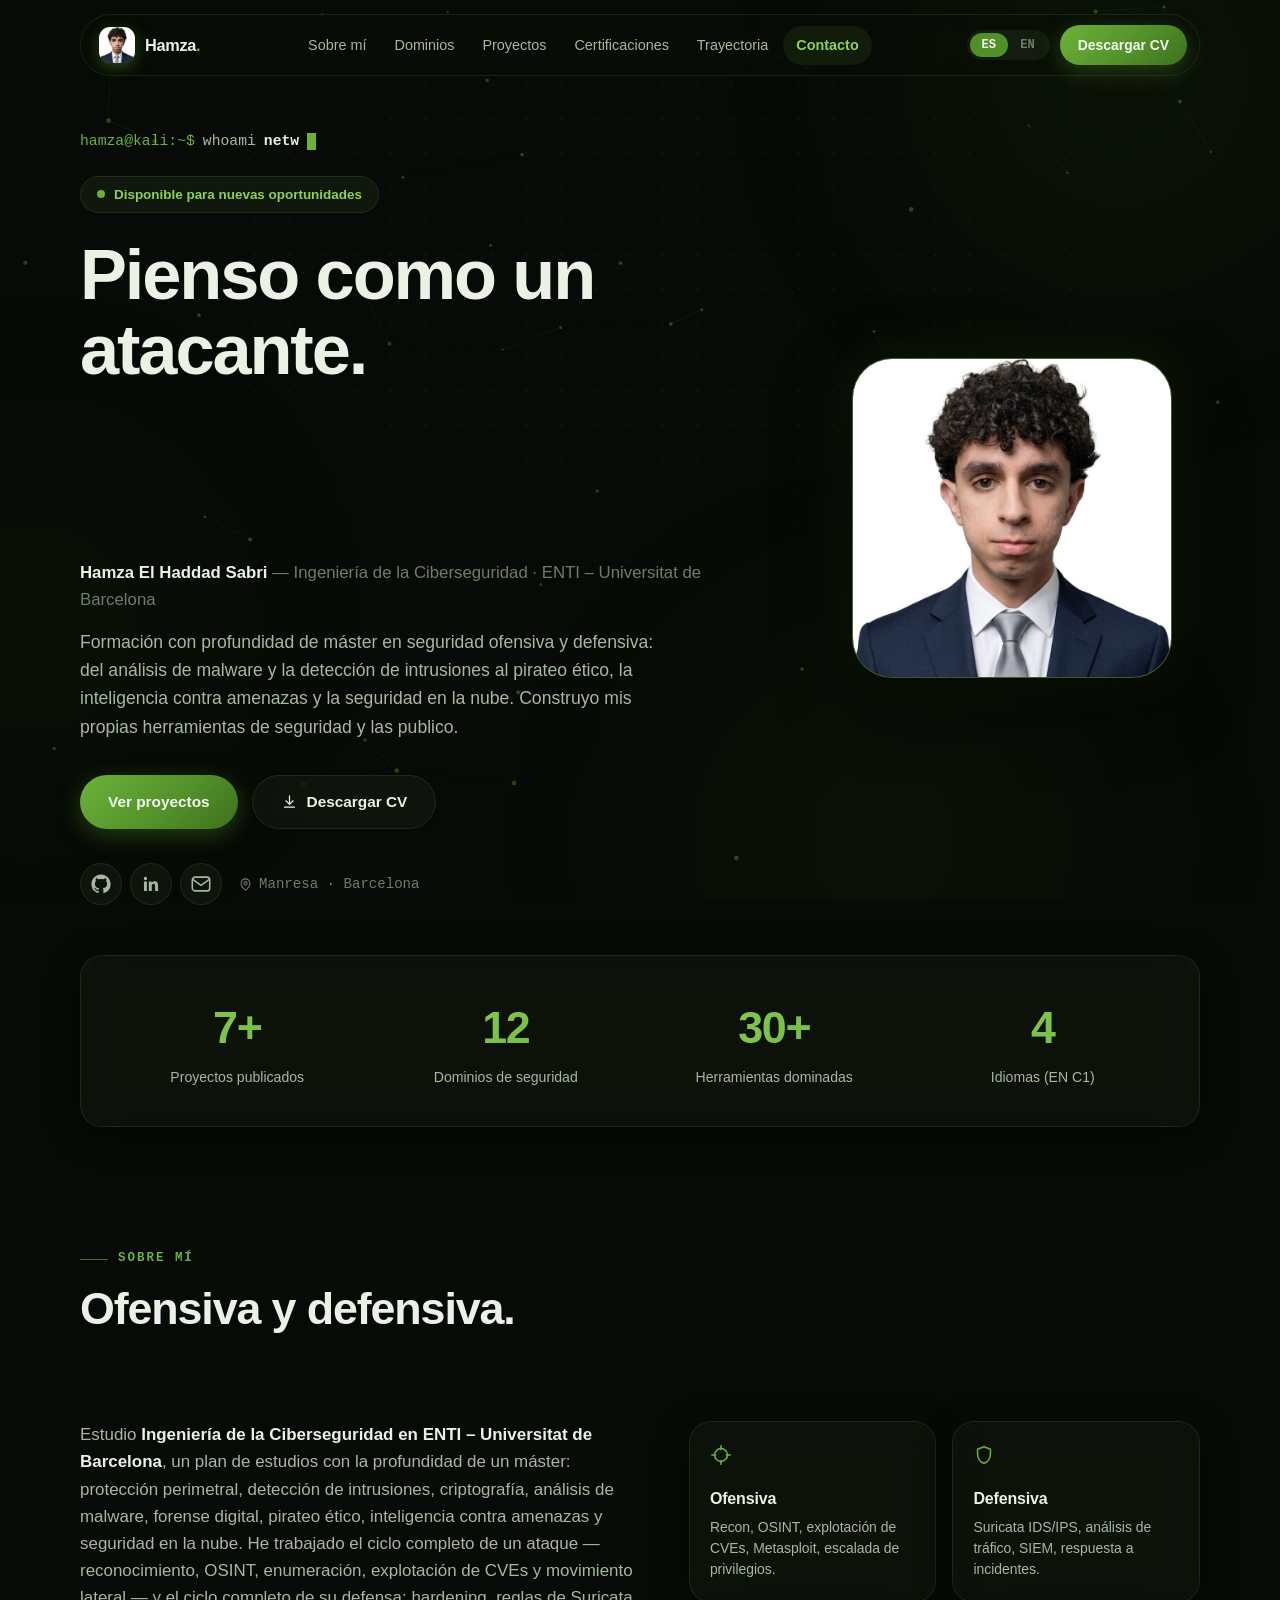
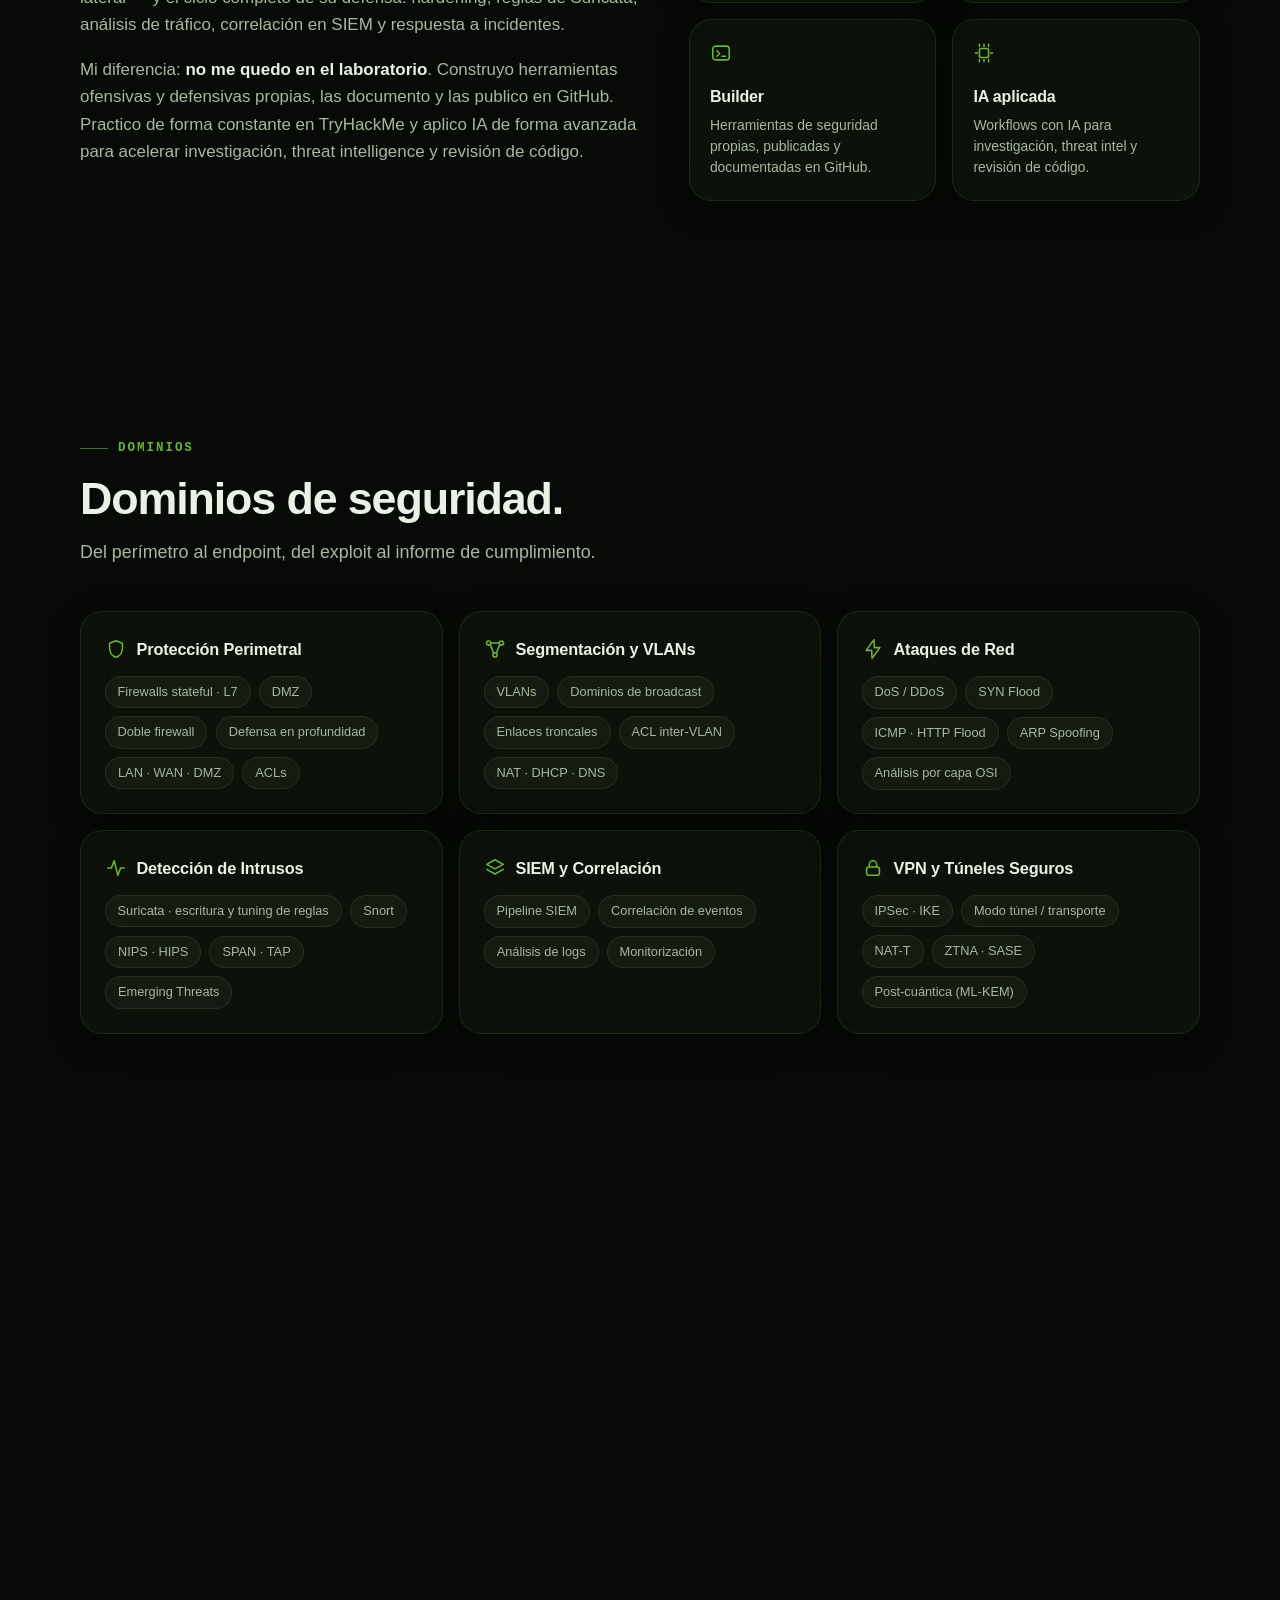
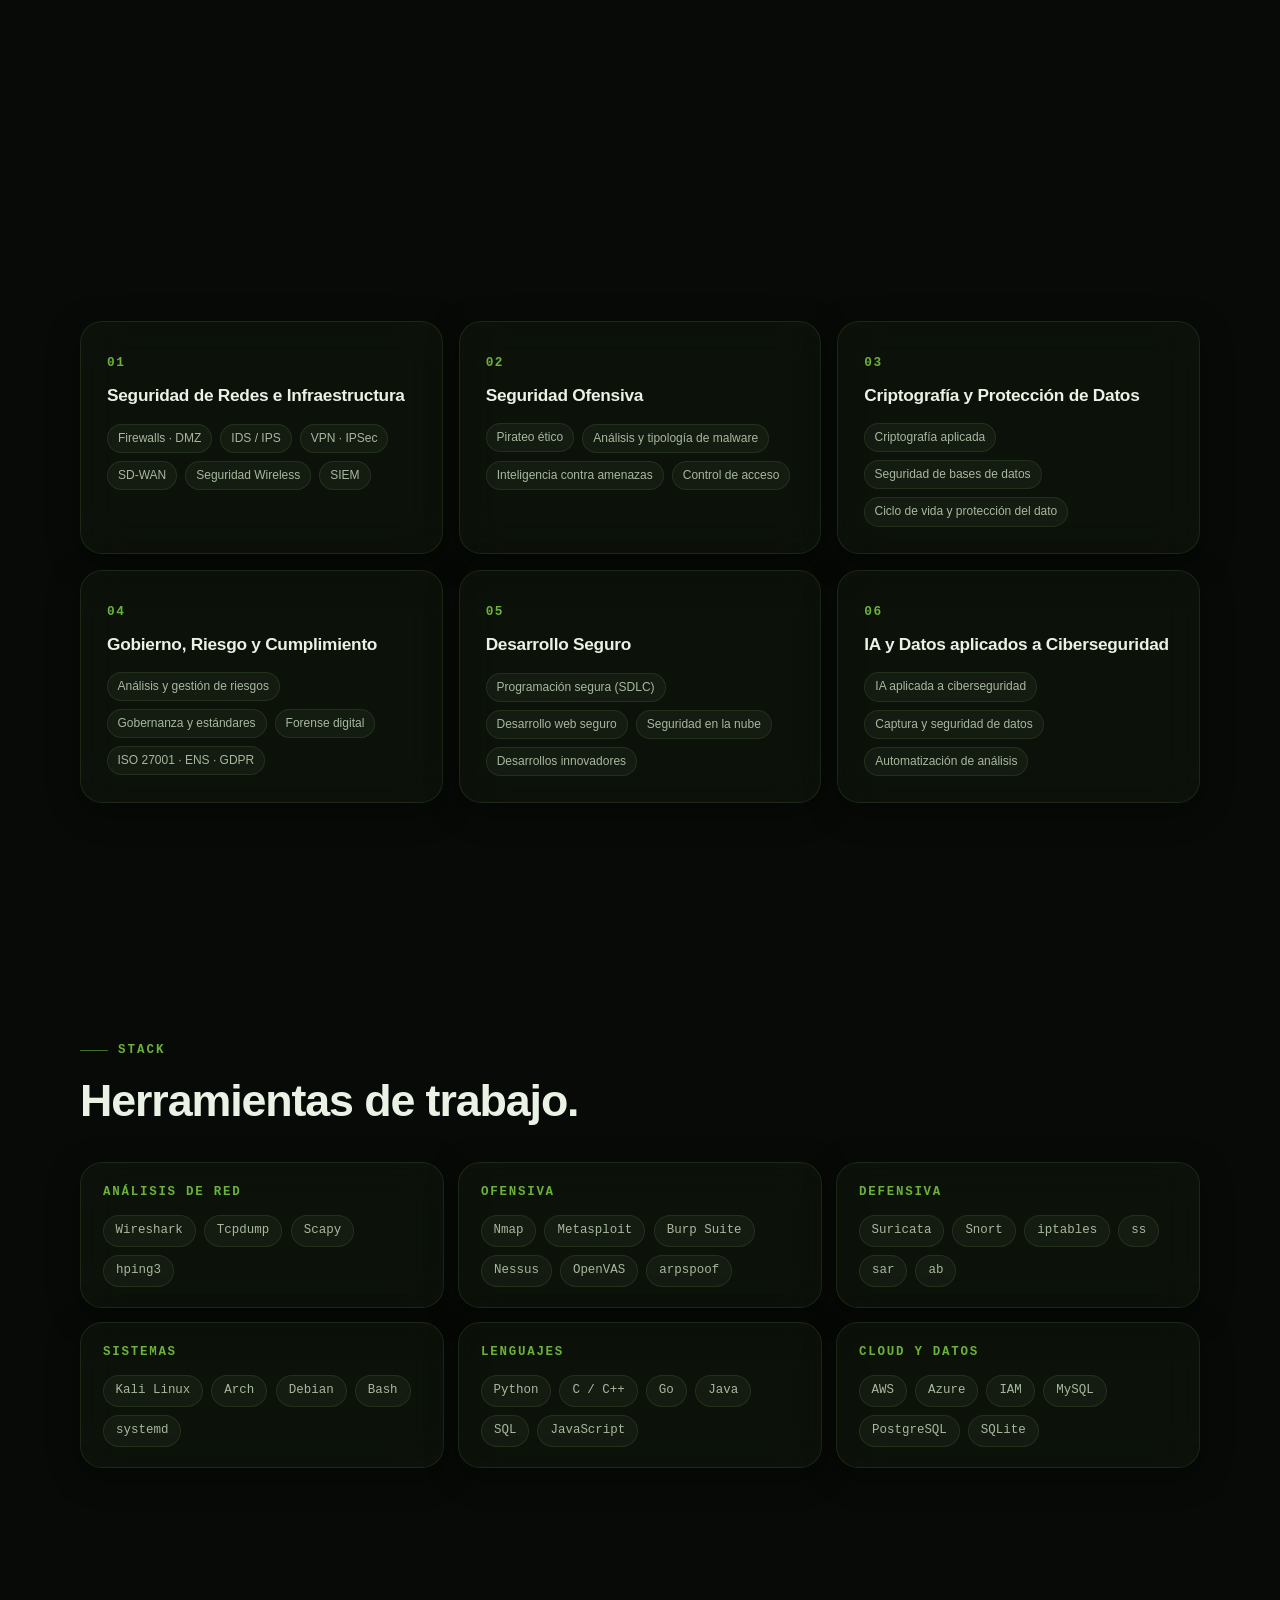
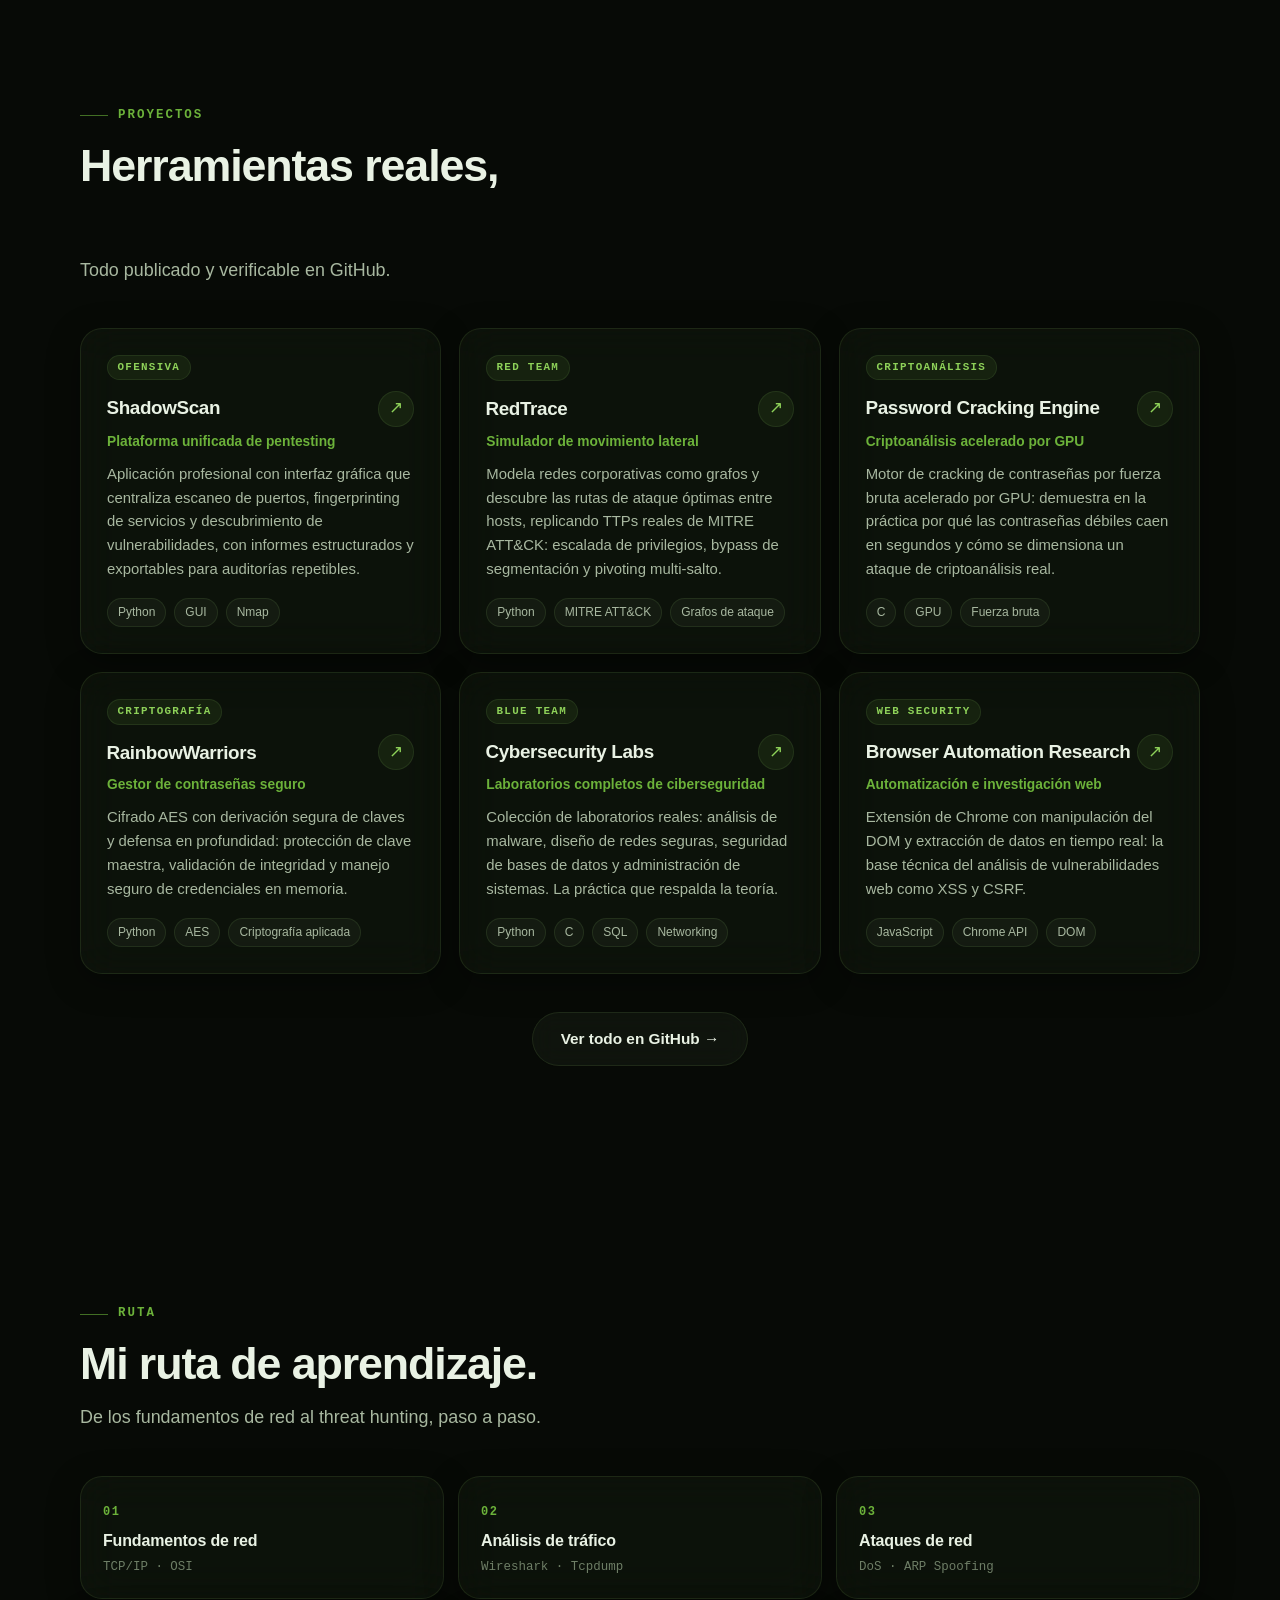
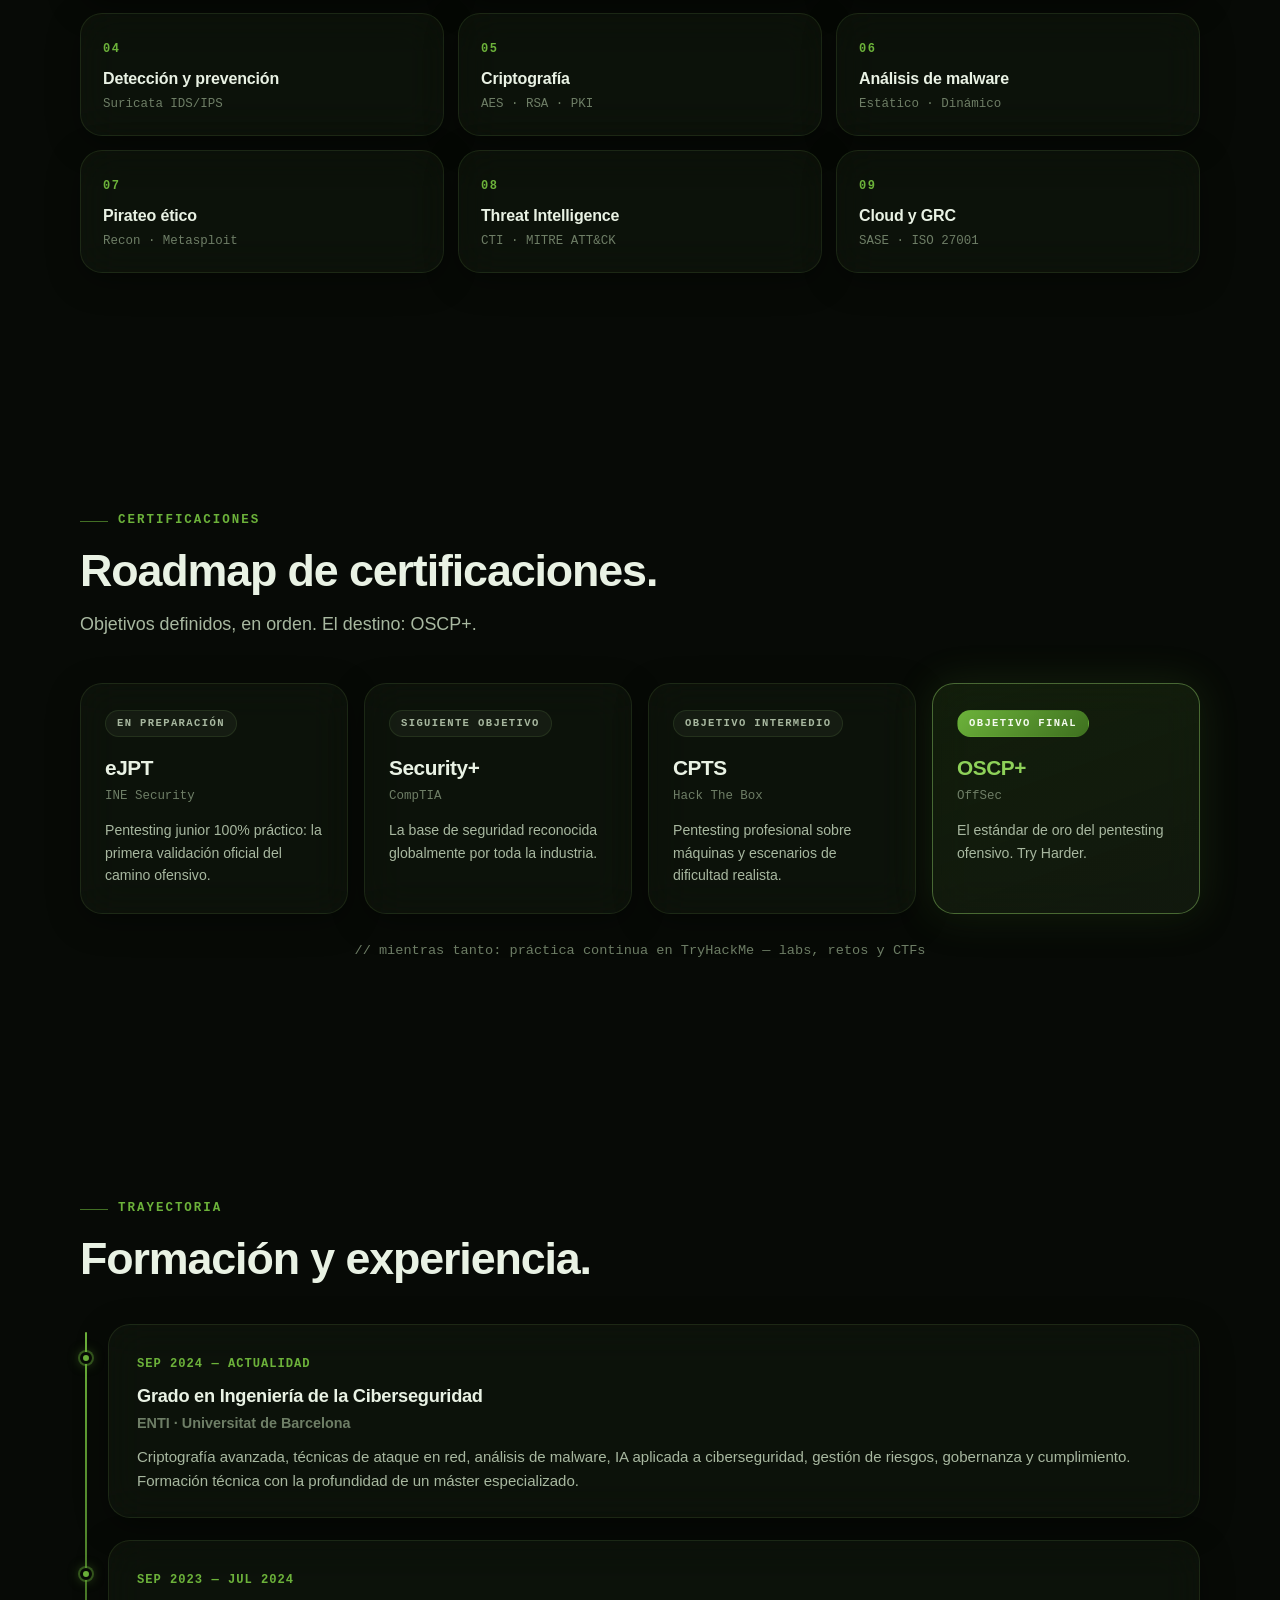
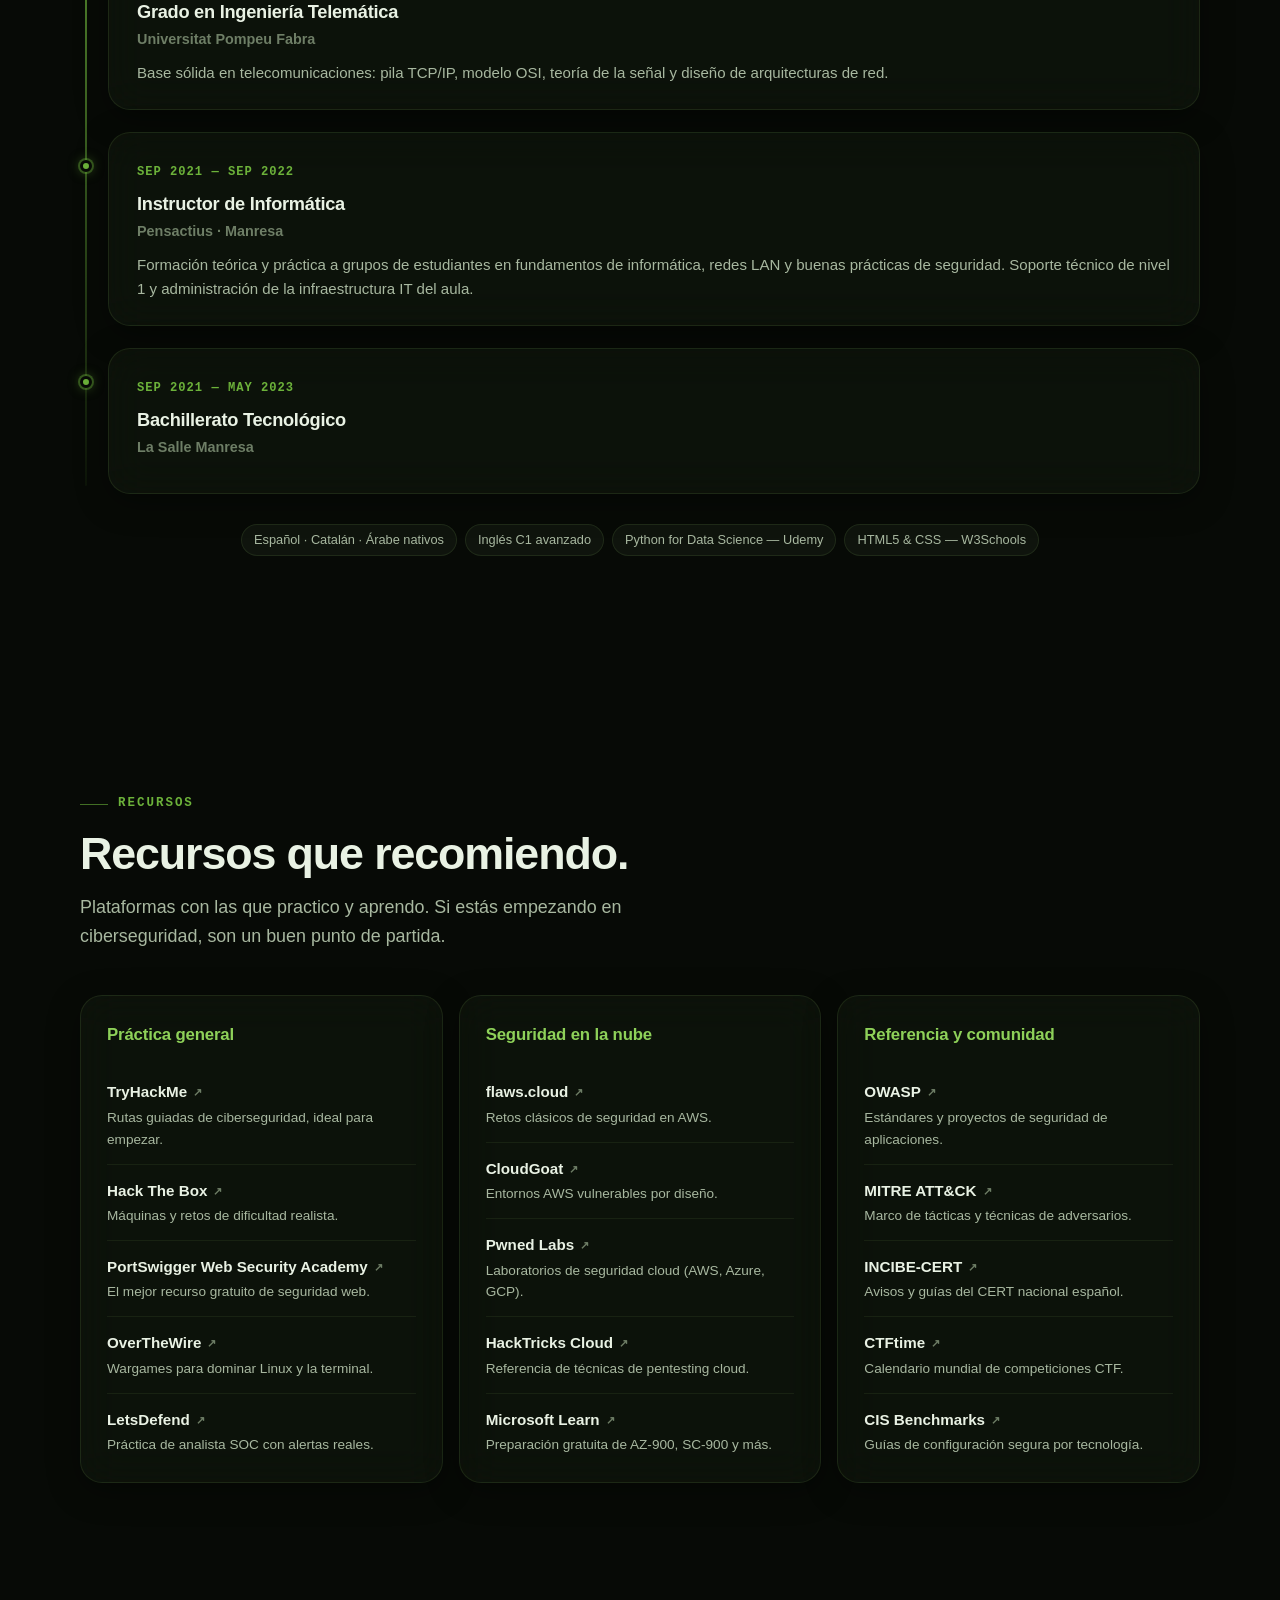
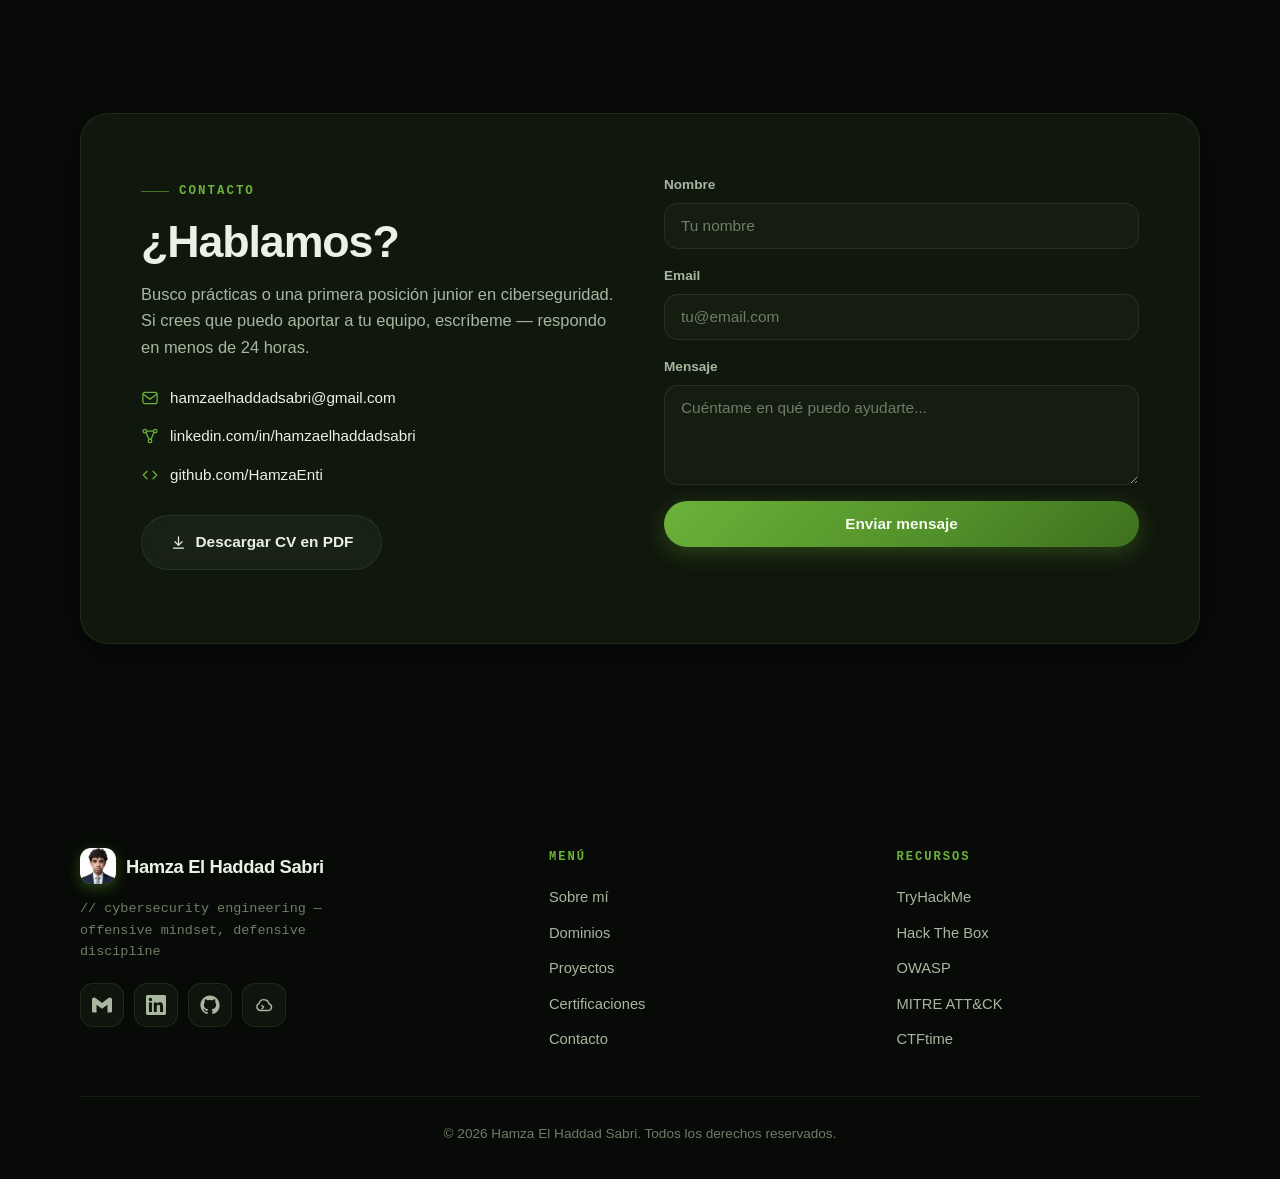
==== commit c27e1a58: "Update GitHub links to new user 'H4zz0'" ====
--- a/index.html
+++ b/index.html
@@ -424,7 +424,7 @@
           <span class="project-tag" data-i18n="pt_off">Ofensiva</span>
           <div class="project-top">
             <h3>ShadowScan</h3>
-            <a class="project-link" href="https://github.com/HamzaEnti/ShadowScan" target="_blank" rel="noopener" aria-label="ShadowScan en GitHub">↗</a>
+            <a class="project-link" href="https://github.com/H4zz0/ShadowScan" target="_blank" rel="noopener" aria-label="ShadowScan en GitHub">↗</a>
           </div>
           <p class="project-sub" data-i18n="pr2_s">Plataforma unificada de pentesting</p>
           <p class="project-desc" data-i18n="pr2_d">Aplicación profesional con interfaz gráfica que centraliza escaneo de puertos, fingerprinting de servicios y descubrimiento de vulnerabilidades, con informes estructurados y exportables para auditorías repetibles.</p>
@@ -435,7 +435,7 @@
           <span class="project-tag">Red Team</span>
           <div class="project-top">
             <h3>RedTrace</h3>
-            <a class="project-link" href="https://github.com/HamzaEnti/RedTrace" target="_blank" rel="noopener" aria-label="RedTrace en GitHub">↗</a>
+            <a class="project-link" href="https://github.com/H4zz0/RedTrace" target="_blank" rel="noopener" aria-label="RedTrace en GitHub">↗</a>
           </div>
           <p class="project-sub" data-i18n="pr1_s">Simulador de movimiento lateral</p>
           <p class="project-desc" data-i18n="pr1_d">Modela redes corporativas como grafos y descubre las rutas de ataque óptimas entre hosts, replicando TTPs reales de MITRE ATT&amp;CK: escalada de privilegios, bypass de segmentación y pivoting multi-salto.</p>
@@ -446,7 +446,7 @@
           <span class="project-tag" data-i18n="pt_crypto">Criptoanálisis</span>
           <div class="project-top">
             <h3 data-i18n="pr3_t">Password Cracking Engine</h3>
-            <a class="project-link" href="https://github.com/HamzaEnti/Parallel-Programming-C" target="_blank" rel="noopener" aria-label="Password Cracking Engine en GitHub">↗</a>
+            <a class="project-link" href="https://github.com/H4zz0/Parallel-Programming-C" target="_blank" rel="noopener" aria-label="Password Cracking Engine en GitHub">↗</a>
           </div>
           <p class="project-sub" data-i18n="pr3_s">Criptoanálisis acelerado por GPU</p>
           <p class="project-desc" data-i18n="pr3_d">Motor de cracking de contraseñas por fuerza bruta acelerado por GPU: demuestra en la práctica por qué las contraseñas débiles caen en segundos y cómo se dimensiona un ataque de criptoanálisis real.</p>
@@ -457,7 +457,7 @@
           <span class="project-tag" data-i18n="pt_crypto2">Criptografía</span>
           <div class="project-top">
             <h3>RainbowWarriors</h3>
-            <a class="project-link" href="https://github.com/HamzaEnti/RainbowWarriors" target="_blank" rel="noopener" aria-label="RainbowWarriors en GitHub">↗</a>
+            <a class="project-link" href="https://github.com/H4zz0/RainbowWarriors" target="_blank" rel="noopener" aria-label="RainbowWarriors en GitHub">↗</a>
           </div>
           <p class="project-sub" data-i18n="pr4_s">Gestor de contraseñas seguro</p>
           <p class="project-desc" data-i18n="pr4_d">Cifrado AES con derivación segura de claves y defensa en profundidad: protección de clave maestra, validación de integridad y manejo seguro de credenciales en memoria.</p>
@@ -468,7 +468,7 @@
           <span class="project-tag">Blue Team</span>
           <div class="project-top">
             <h3 data-i18n="pr5_t">Cybersecurity Labs</h3>
-            <a class="project-link" href="https://github.com/HamzaEnti/Cybersecurity-Year-Recap-2024-2025" target="_blank" rel="noopener" aria-label="Cybersecurity Labs en GitHub">↗</a>
+            <a class="project-link" href="https://github.com/H4zz0/Cybersecurity-Year-Recap-2024-2025" target="_blank" rel="noopener" aria-label="Cybersecurity Labs en GitHub">↗</a>
           </div>
           <p class="project-sub" data-i18n="pr5_s">Laboratorios completos de ciberseguridad</p>
           <p class="project-desc" data-i18n="pr5_d">Colección de laboratorios reales: análisis de malware, diseño de redes seguras, seguridad de bases de datos y administración de sistemas. La práctica que respalda la teoría.</p>
@@ -479,7 +479,7 @@
           <span class="project-tag">Web Security</span>
           <div class="project-top">
             <h3 data-i18n="pr6_t">Browser Automation Research</h3>
-            <a class="project-link" href="https://github.com/HamzaEnti/ZalandoBot" target="_blank" rel="noopener" aria-label="Browser Automation Research en GitHub">↗</a>
+            <a class="project-link" href="https://github.com/H4zz0/ZalandoBot" target="_blank" rel="noopener" aria-label="Browser Automation Research en GitHub">↗</a>
           </div>
           <p class="project-sub" data-i18n="pr6_s">Automatización e investigación web</p>
           <p class="project-desc" data-i18n="pr6_d">Extensión de Chrome con manipulación del DOM y extracción de datos en tiempo real: la base técnica del análisis de vulnerabilidades web como XSS y CSRF.</p>
@@ -488,7 +488,7 @@
       </div>
 
       <div class="more-projects reveal">
-        <a class="btn btn-ghost" href="https://github.com/HamzaEnti" target="_blank" rel="noopener" data-i18n="proj_more">Ver todo en GitHub →</a>
+        <a class="btn btn-ghost" href="https://github.com/H4zz0" target="_blank" rel="noopener" data-i18n="proj_more">Ver todo en GitHub →</a>
       </div>
     </section>
 
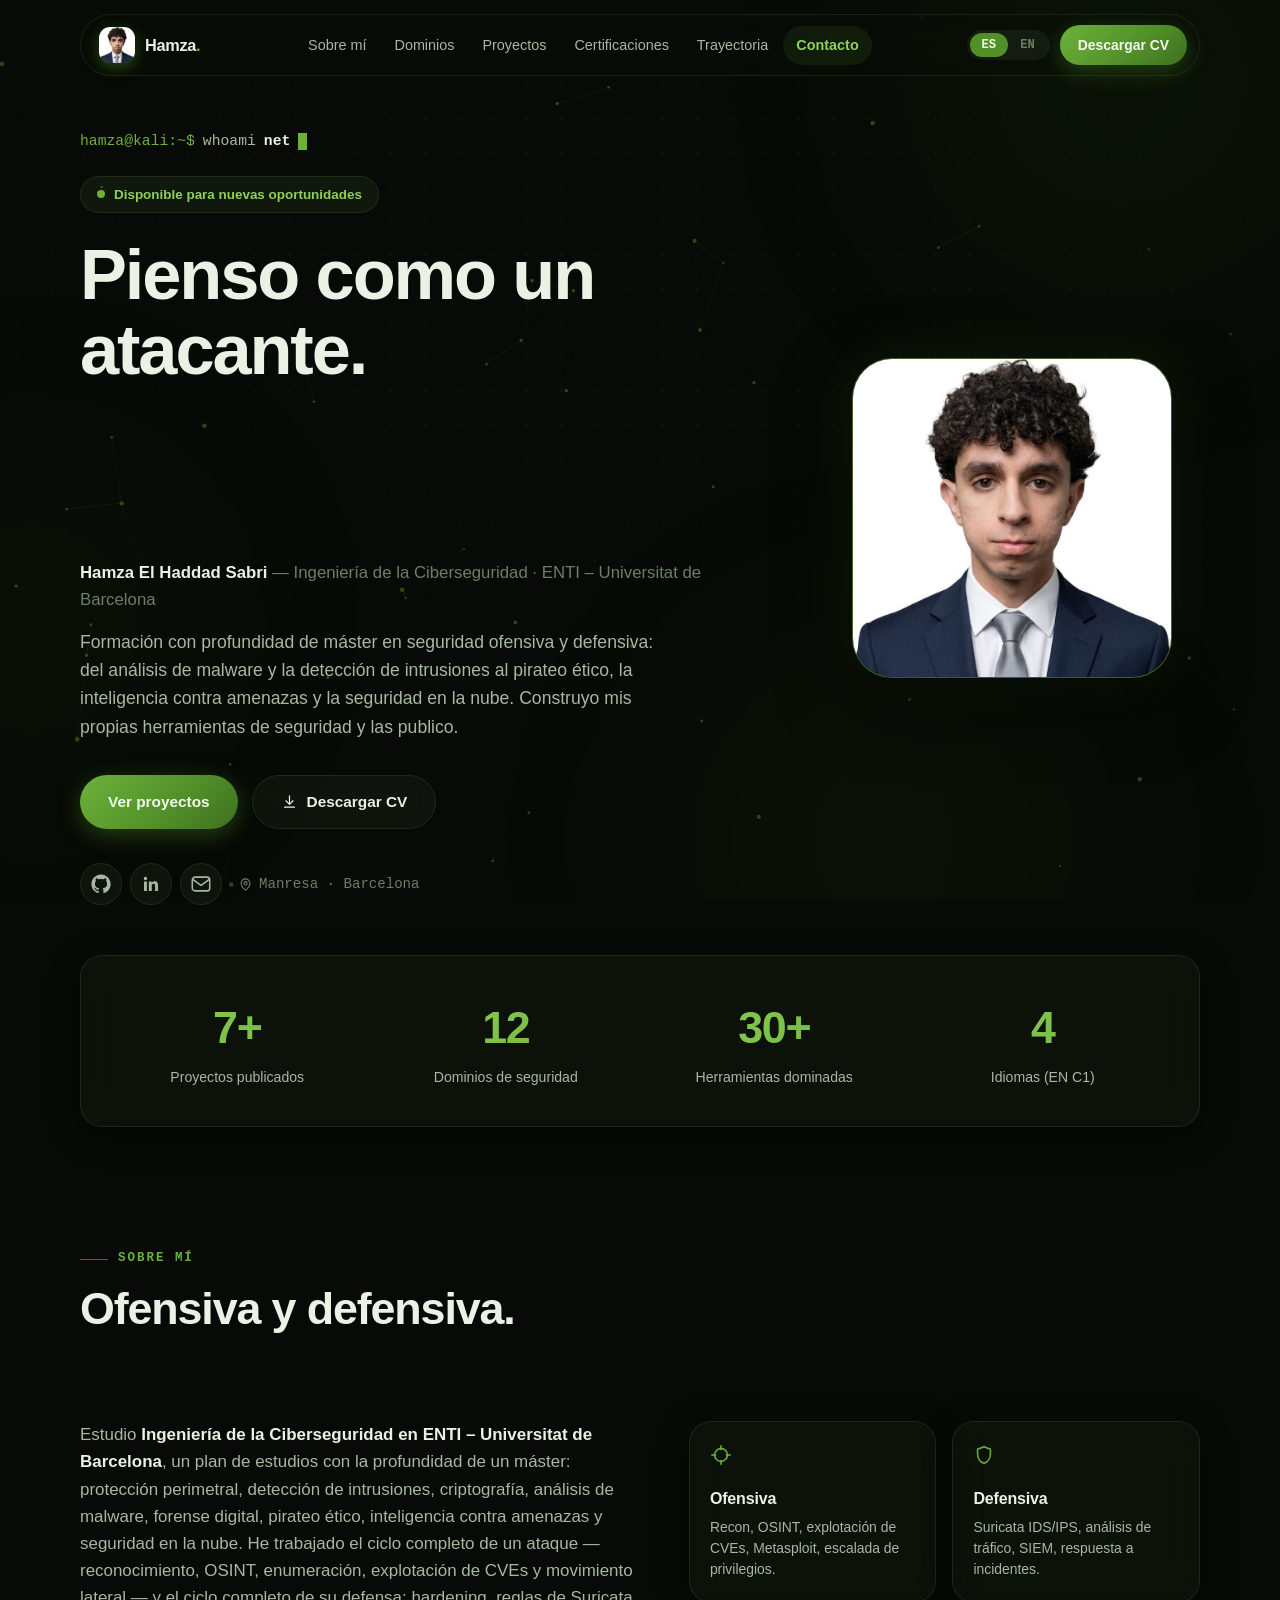
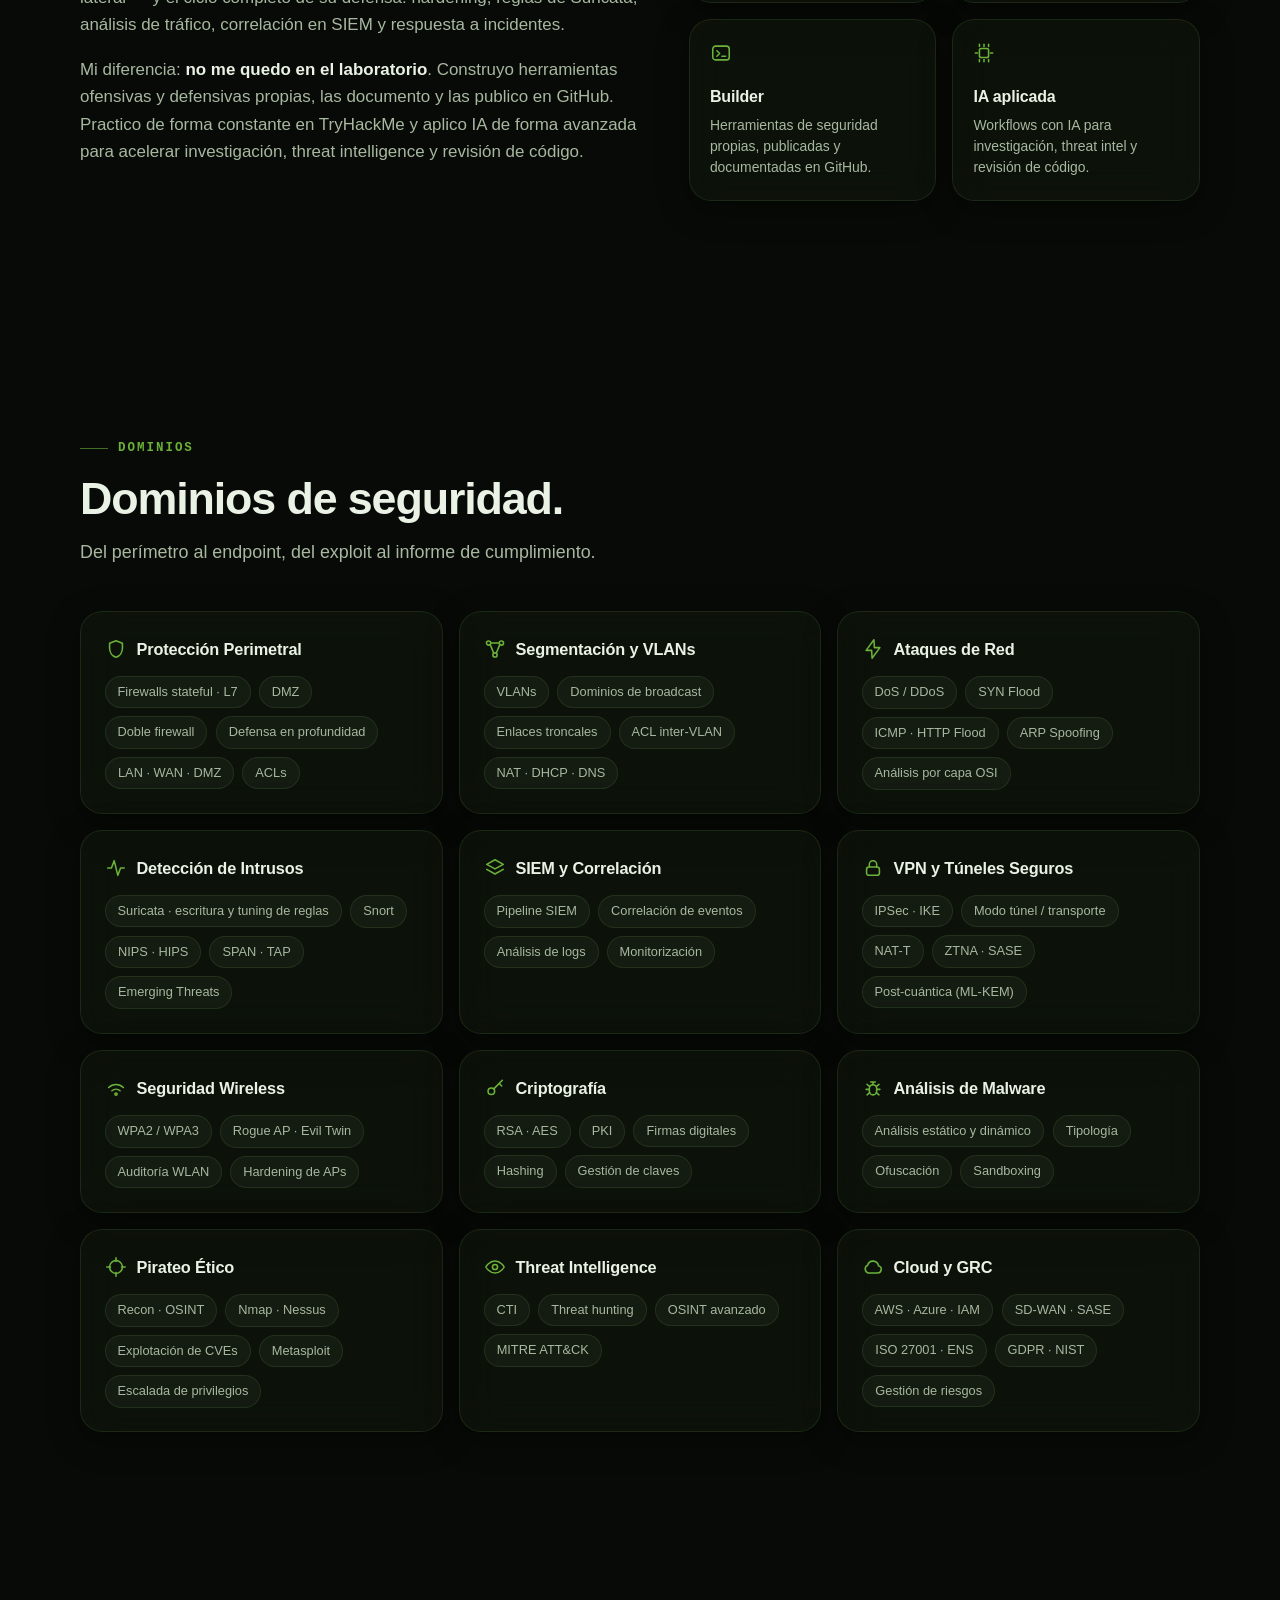
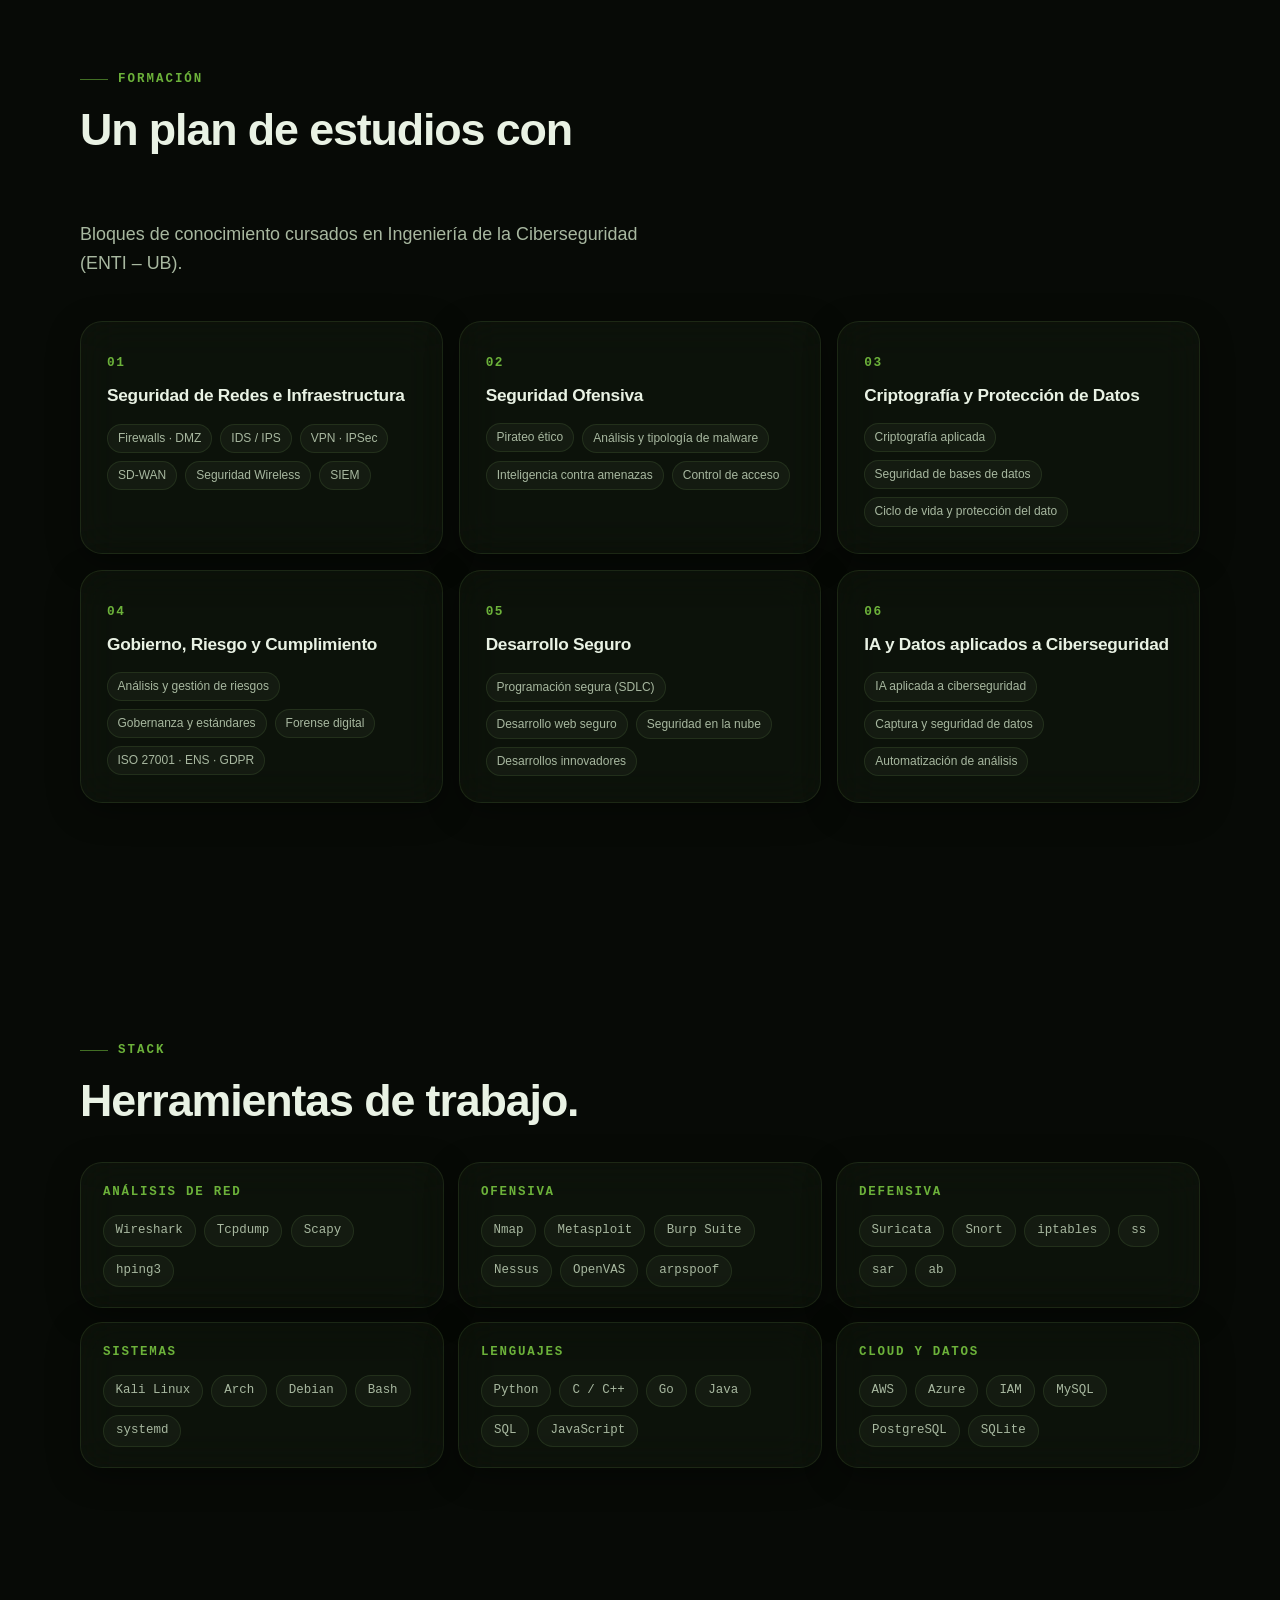
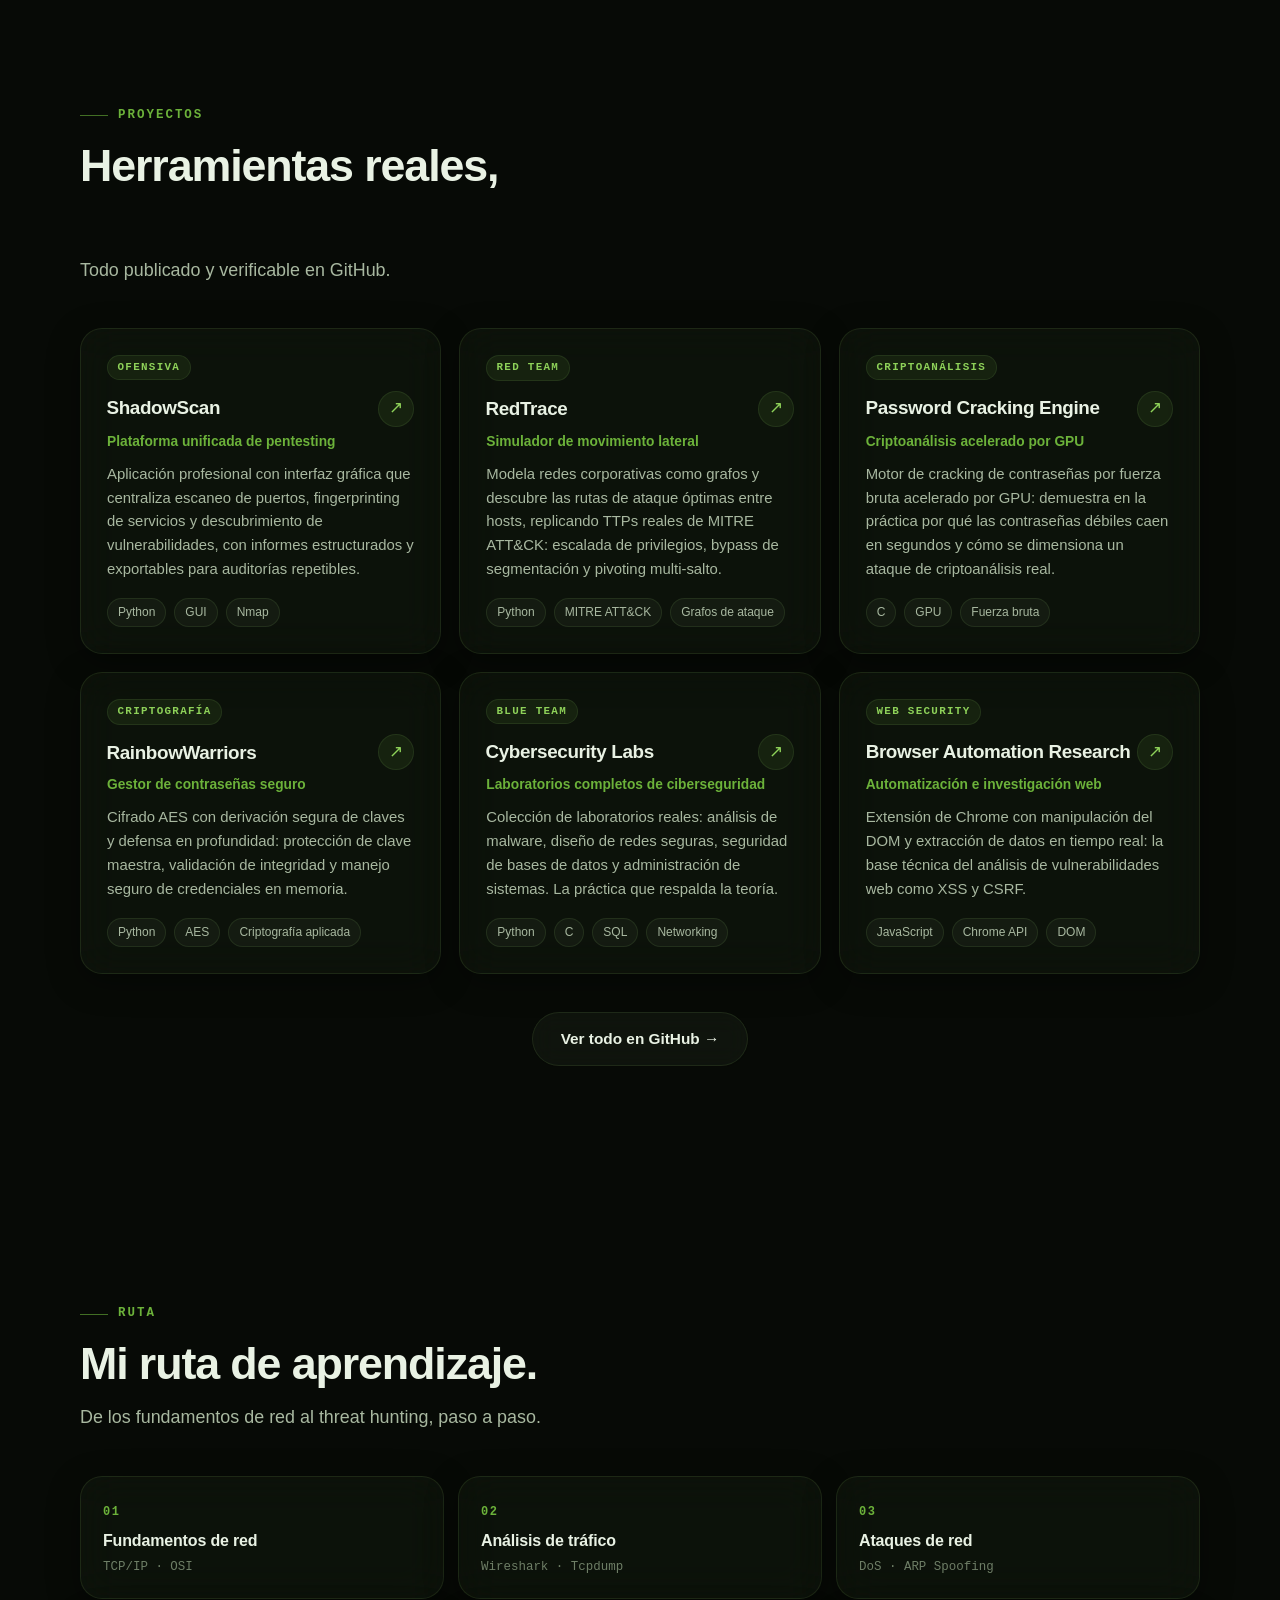
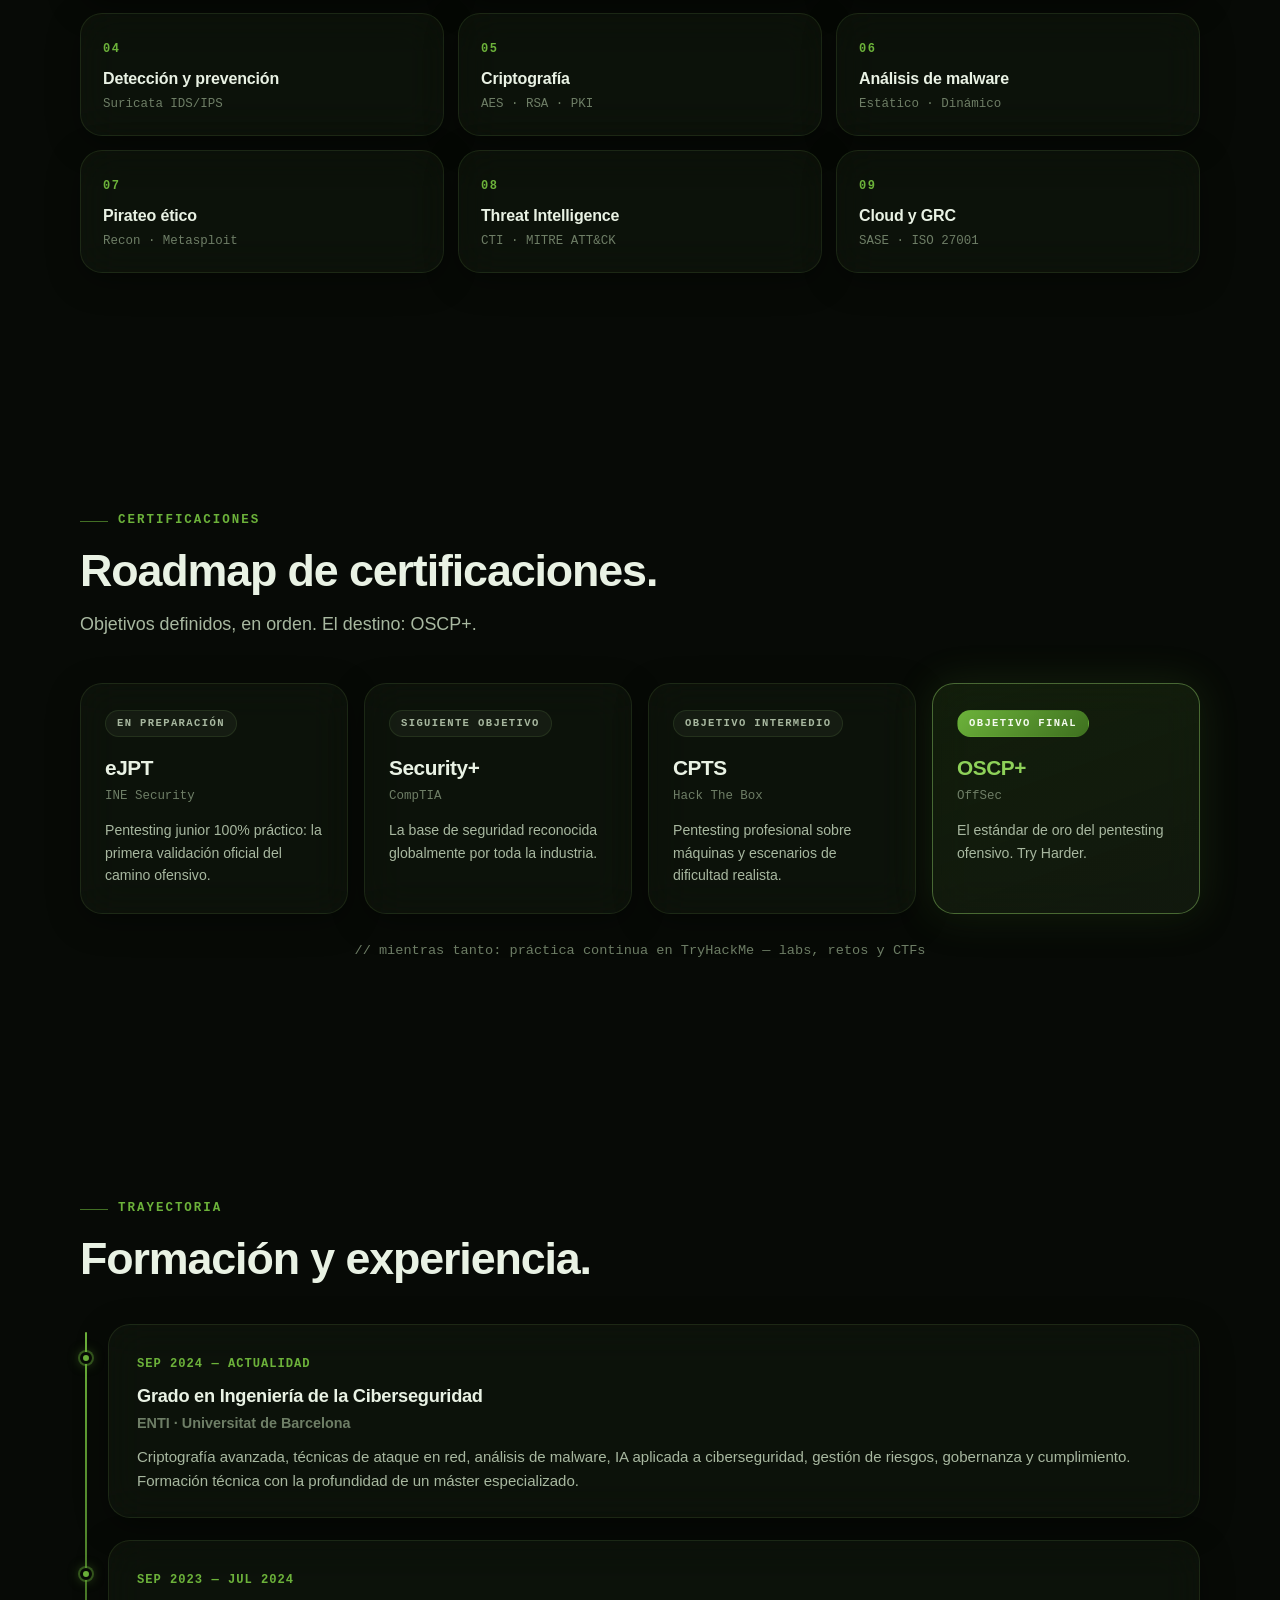
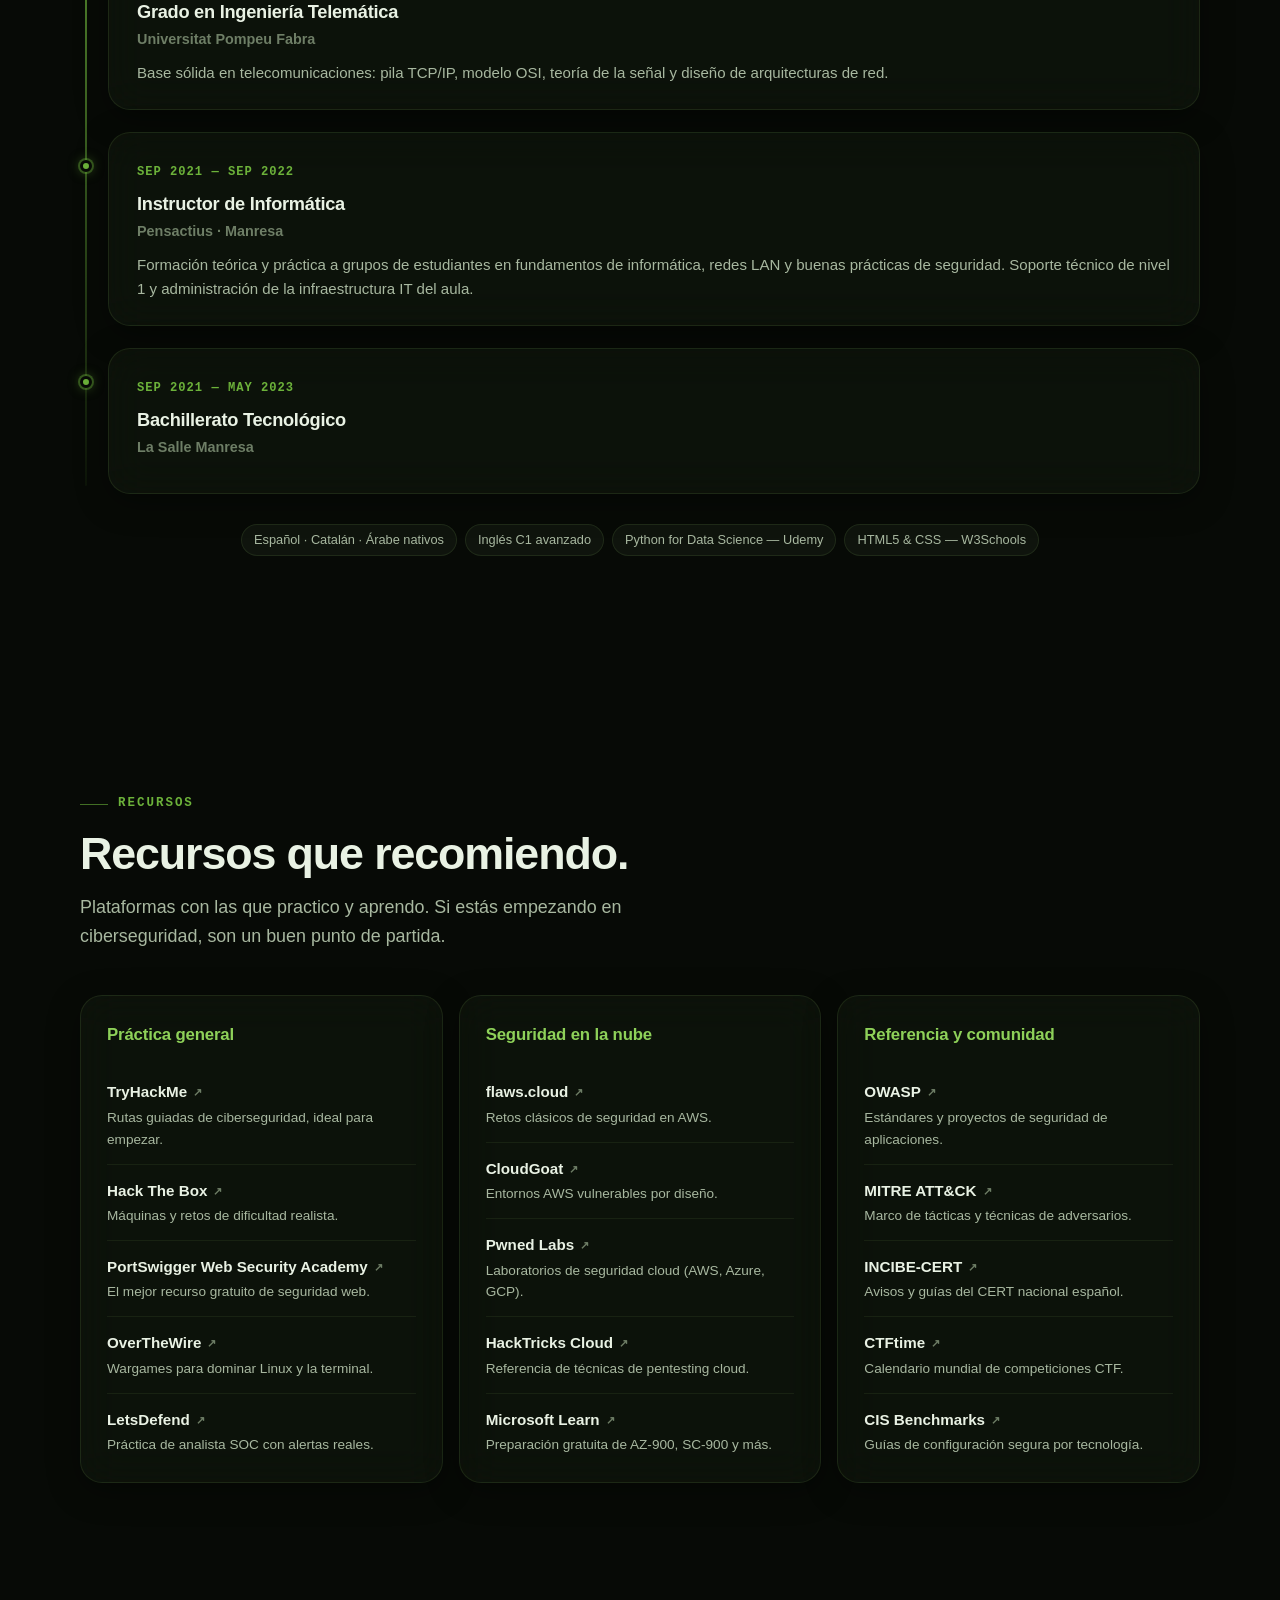
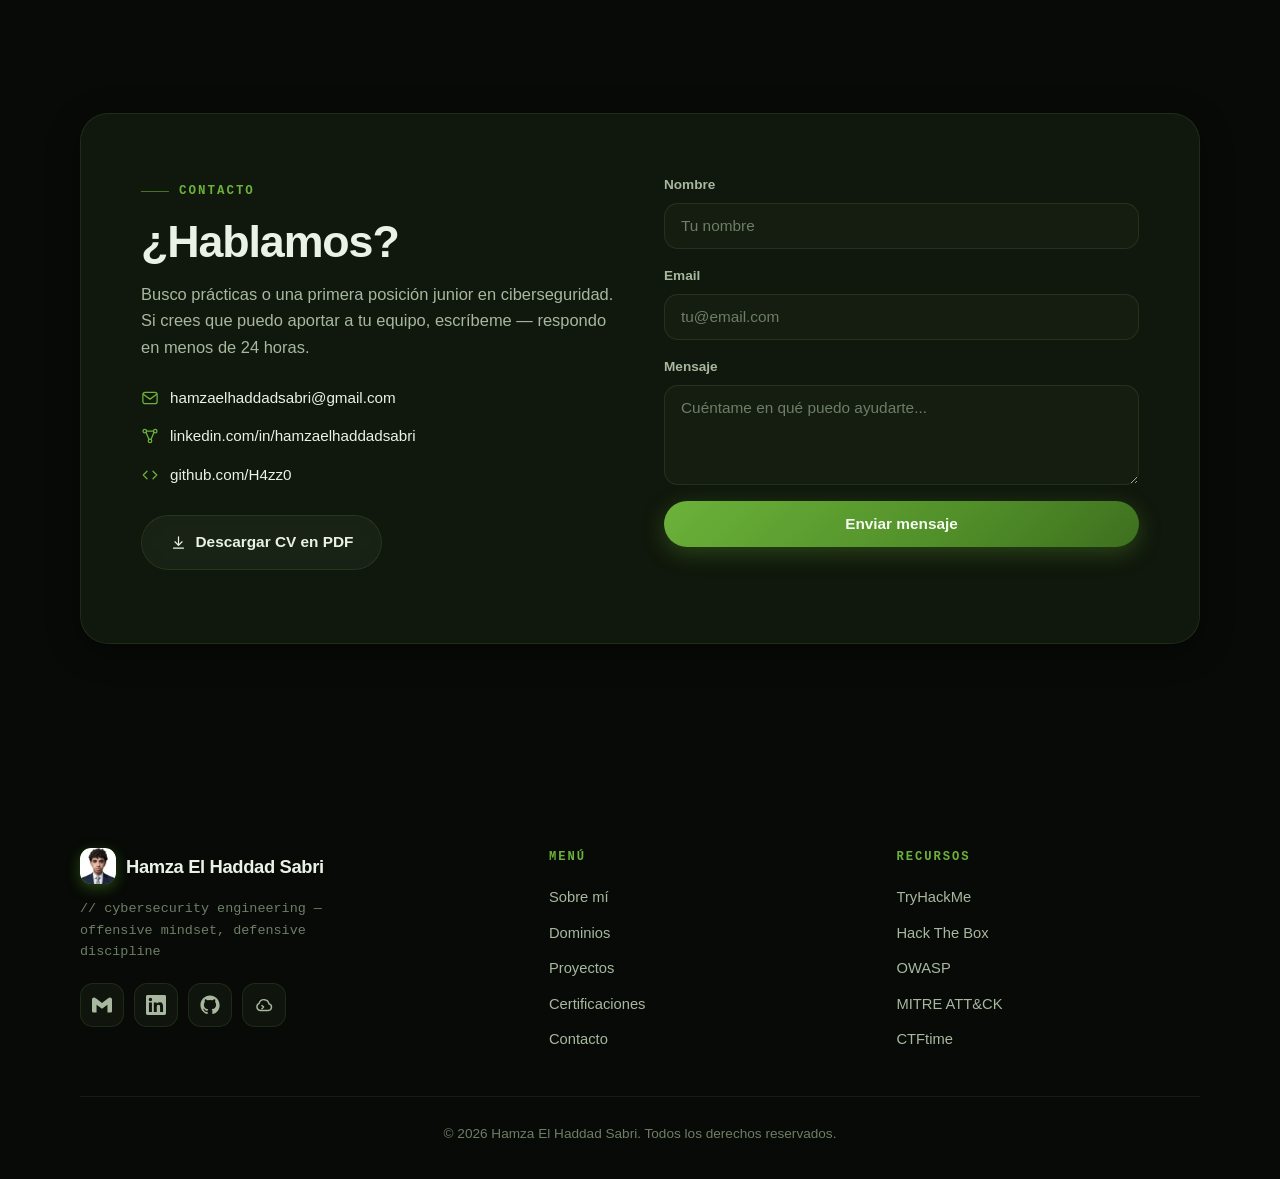
==== commit cbcf4305: "Actualizar usuario de GitHub HamzaEnti -> H4zz0 - Enlaces de proyectos y perfil en index.html - READ" ====
--- a/index.html
+++ b/index.html
@@ -34,7 +34,7 @@
     "knowsLanguage": ["es", "ca", "ar", "en"],
     "sameAs": [
       "https://www.linkedin.com/in/hamzaelhaddadsabri",
-      "https://github.com/HamzaEnti"
+      "https://github.com/H4zz0"
     ]
   }
   </script>
@@ -136,7 +136,7 @@
           </a>
         </div>
         <div class="hero-social reveal">
-          <a href="https://github.com/HamzaEnti" target="_blank" rel="noopener" aria-label="GitHub">
+          <a href="https://github.com/H4zz0" target="_blank" rel="noopener" aria-label="GitHub">
             <svg viewBox="0 0 24 24" width="20" height="20" fill="currentColor"><path d="M12 .5C5.65.5.5 5.65.5 12c0 5.08 3.29 9.39 7.86 10.91.58.11.79-.25.79-.55v-2.17c-3.2.7-3.87-1.36-3.87-1.36-.52-1.33-1.28-1.68-1.28-1.68-1.04-.71.08-.7.08-.7 1.15.08 1.76 1.18 1.76 1.18 1.03 1.76 2.69 1.25 3.34.96.1-.74.4-1.25.73-1.54-2.55-.29-5.23-1.28-5.23-5.68 0-1.26.45-2.28 1.18-3.09-.12-.29-.51-1.46.11-3.04 0 0 .96-.31 3.15 1.18a10.9 10.9 0 0 1 5.74 0c2.19-1.49 3.15-1.18 3.15-1.18.62 1.58.23 2.75.11 3.04.73.81 1.18 1.83 1.18 3.09 0 4.41-2.69 5.38-5.25 5.67.41.36.78 1.06.78 2.14v3.17c0 .31.21.67.8.55A10.52 10.52 0 0 0 23.5 12C23.5 5.65 18.35.5 12 .5Z"/></svg>
           </a>
           <a href="https://www.linkedin.com/in/hamzaelhaddadsabri" target="_blank" rel="noopener" aria-label="LinkedIn">
@@ -692,8 +692,8 @@
             <a href="https://www.linkedin.com/in/hamzaelhaddadsabri" target="_blank" rel="noopener">
               <svg class="ic"><use href="#i-network"/></svg> linkedin.com/in/hamzaelhaddadsabri
             </a>
-            <a href="https://github.com/HamzaEnti" target="_blank" rel="noopener">
-              <svg class="ic"><use href="#i-code"/></svg> github.com/HamzaEnti
+            <a href="https://github.com/H4zz0" target="_blank" rel="noopener">
+              <svg class="ic"><use href="#i-code"/></svg> github.com/H4zz0
             </a>
           </div>
           <a class="btn btn-ghost" href="assets/CV_Hamza_El_Haddad_Sabri.pdf" download>
@@ -741,7 +741,7 @@
           <a class="s-linkedin" href="https://www.linkedin.com/in/hamzaelhaddadsabri" target="_blank" rel="noopener" aria-label="LinkedIn">
             <svg viewBox="0 0 24 24"><path d="M20.45 20.45h-3.55v-5.57c0-1.33-.03-3.04-1.85-3.04-1.85 0-2.14 1.45-2.14 2.94v5.67H9.36V9h3.41v1.56h.05c.48-.9 1.64-1.85 3.37-1.85 3.6 0 4.27 2.37 4.27 5.46v6.28ZM5.34 7.43a2.06 2.06 0 1 1 0-4.12 2.06 2.06 0 0 1 0 4.12ZM7.12 20.45H3.56V9h3.56v11.45ZM22.22 0H1.77C.79 0 0 .77 0 1.72v20.55C0 23.23.79 24 1.77 24h20.45C23.2 24 24 23.23 24 22.27V1.72C24 .77 23.2 0 22.22 0Z"/></svg>
           </a>
-          <a class="s-github" href="https://github.com/HamzaEnti" target="_blank" rel="noopener" aria-label="GitHub">
+          <a class="s-github" href="https://github.com/H4zz0" target="_blank" rel="noopener" aria-label="GitHub">
             <svg viewBox="0 0 24 24"><path d="M12 .5C5.65.5.5 5.65.5 12c0 5.08 3.29 9.39 7.86 10.91.58.11.79-.25.79-.55v-2.17c-3.2.7-3.87-1.36-3.87-1.36-.52-1.33-1.28-1.68-1.28-1.68-1.04-.71.08-.7.08-.7 1.15.08 1.76 1.18 1.76 1.18 1.03 1.76 2.69 1.25 3.34.96.1-.74.4-1.25.73-1.54-2.55-.29-5.23-1.28-5.23-5.68 0-1.26.45-2.28 1.18-3.09-.12-.29-.51-1.46.11-3.04 0 0 .96-.31 3.15 1.18a10.9 10.9 0 0 1 5.74 0c2.19-1.49 3.15-1.18 3.15-1.18.62 1.58.23 2.75.11 3.04.73.81 1.18 1.83 1.18 3.09 0 4.41-2.69 5.38-5.25 5.67.41.36.78 1.06.78 2.14v3.17c0 .31.21.67.8.55A10.52 10.52 0 0 0 23.5 12C23.5 5.65 18.35.5 12 .5Z"/></svg>
           </a>
           <a class="s-thm" href="https://tryhackme.com" target="_blank" rel="noopener" aria-label="TryHackMe">
